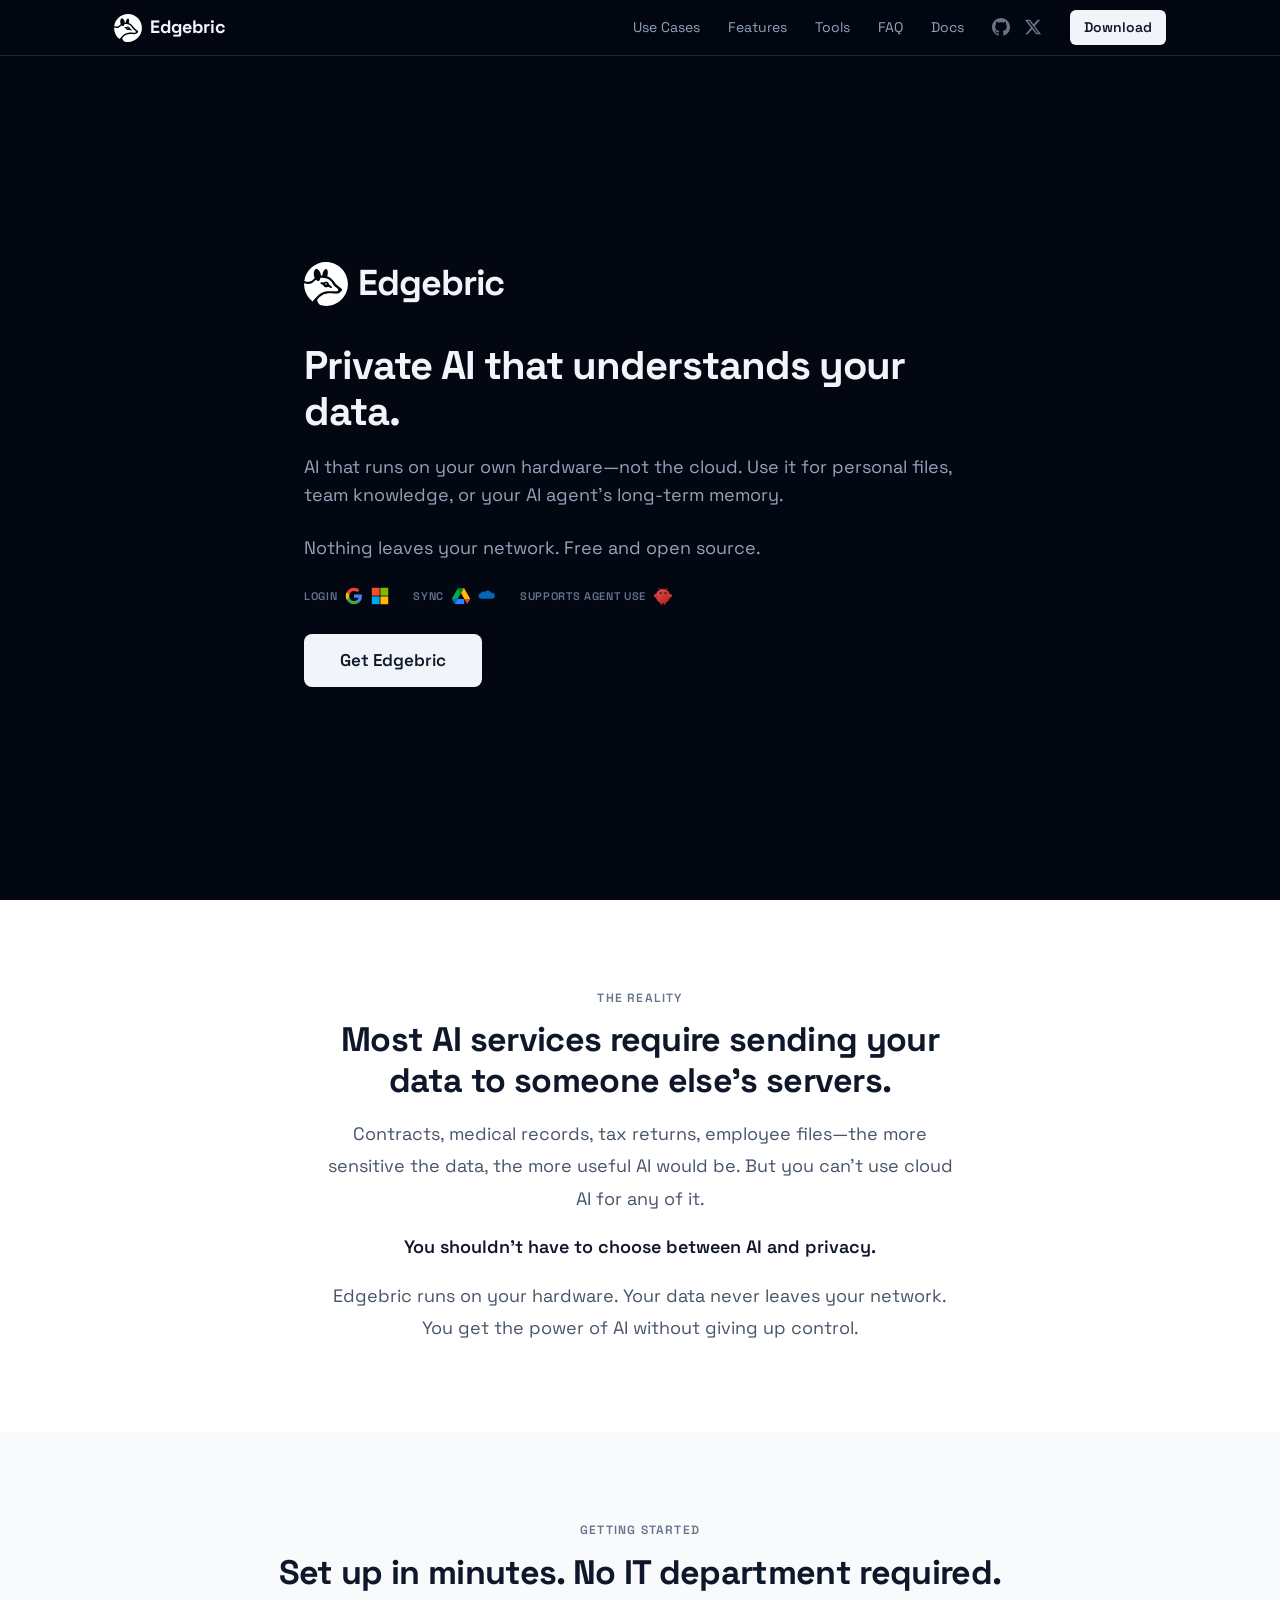
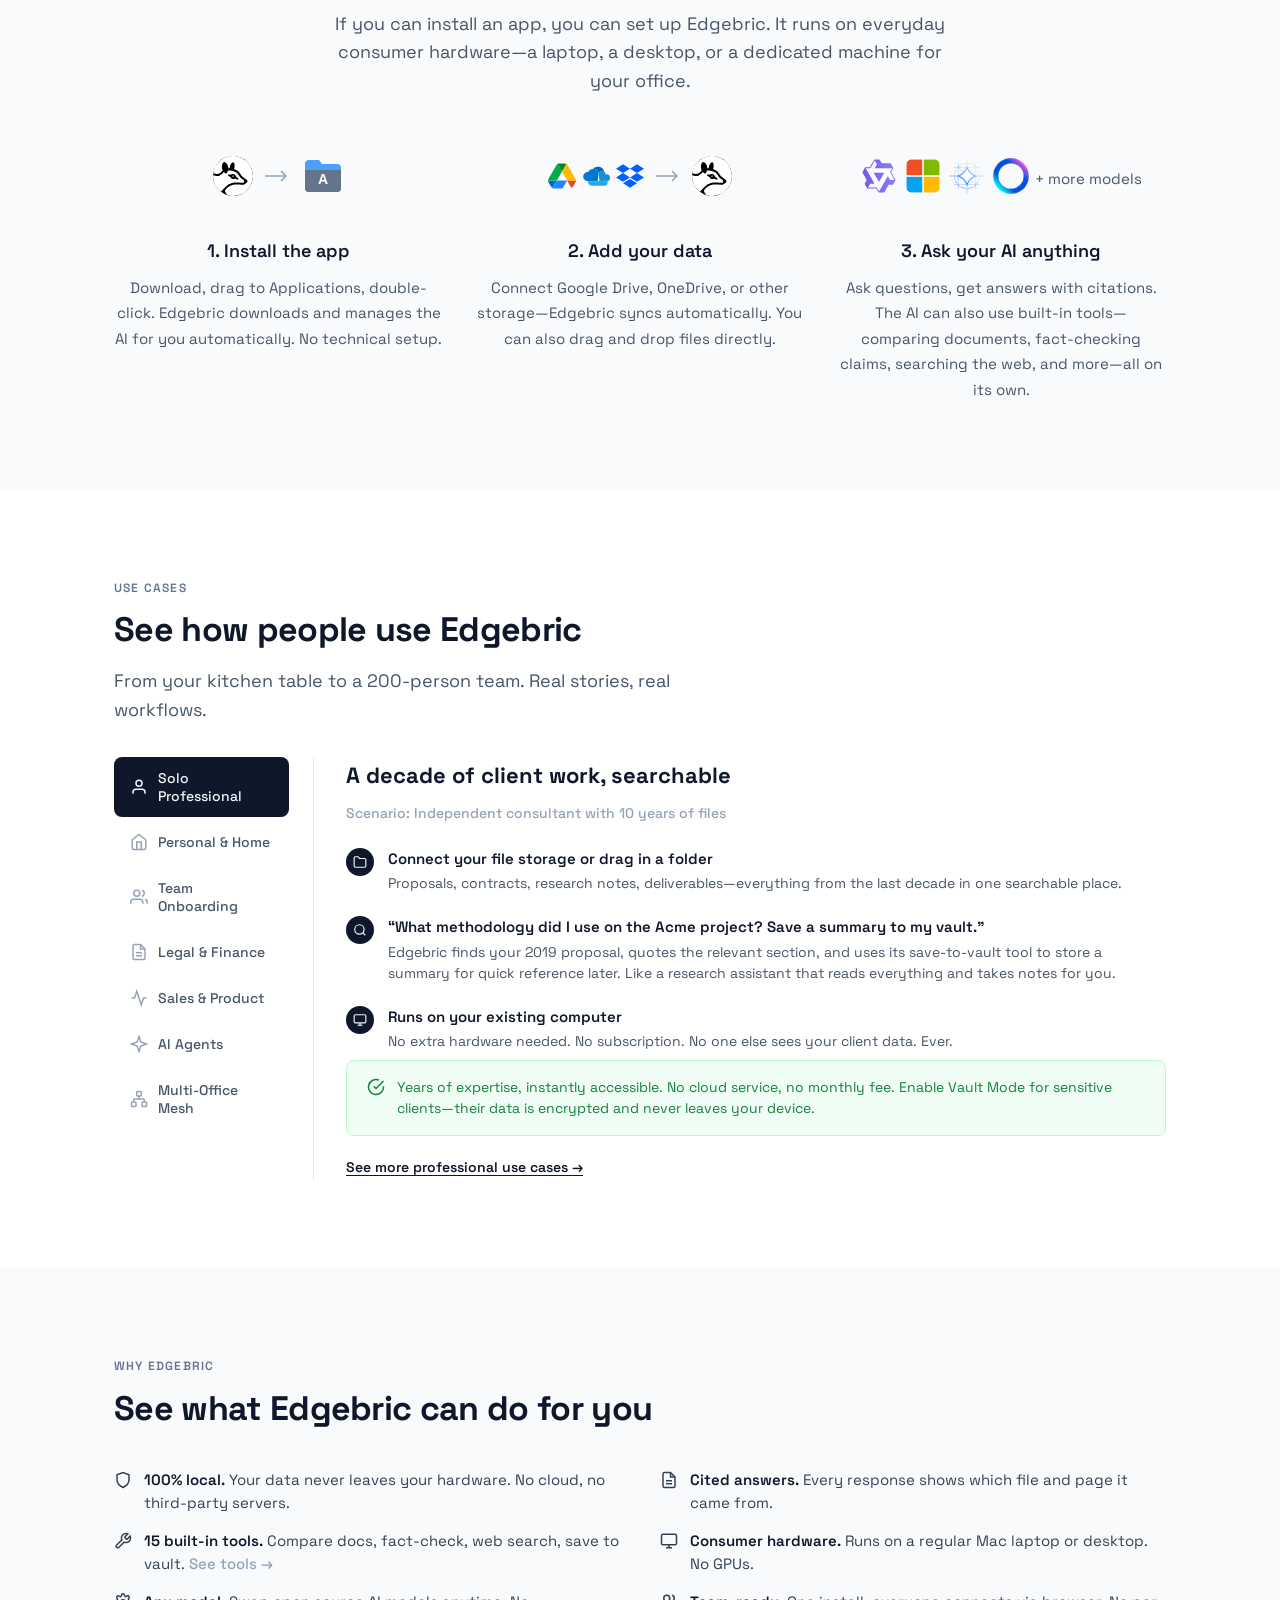
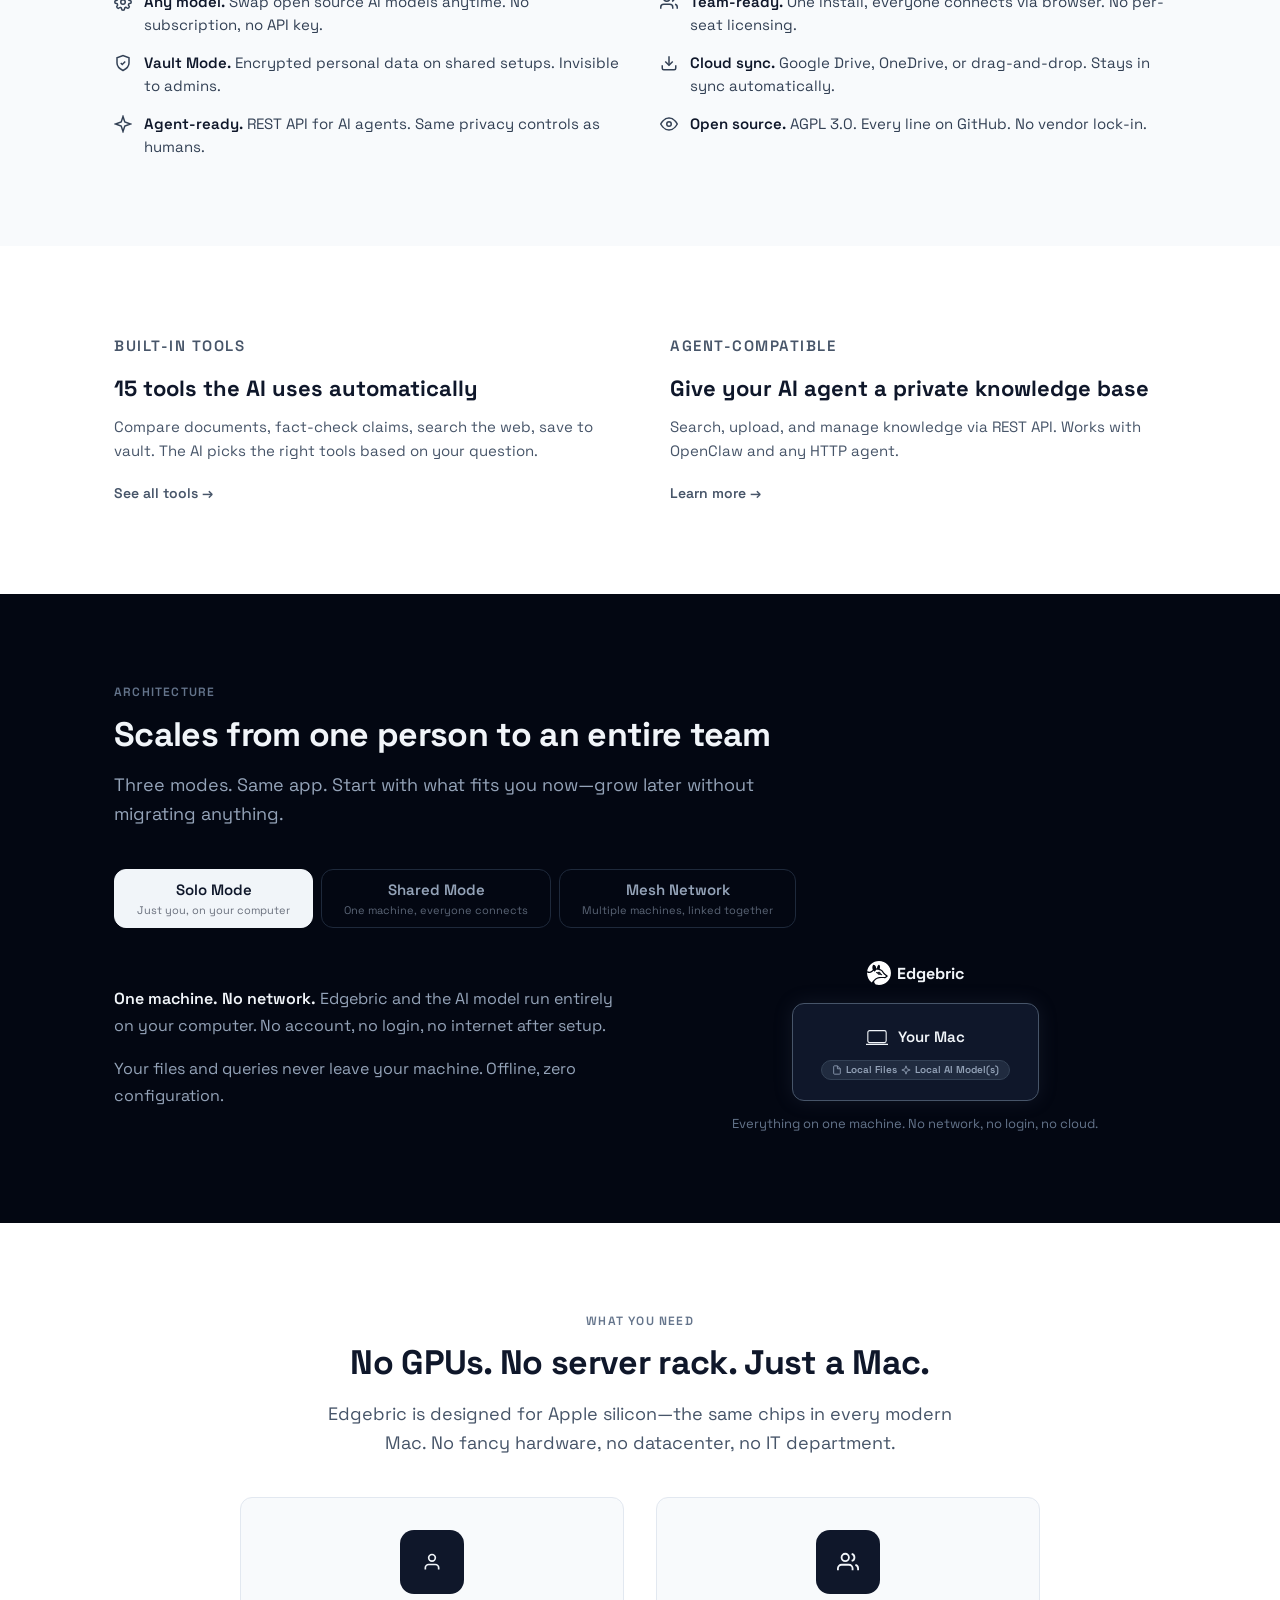
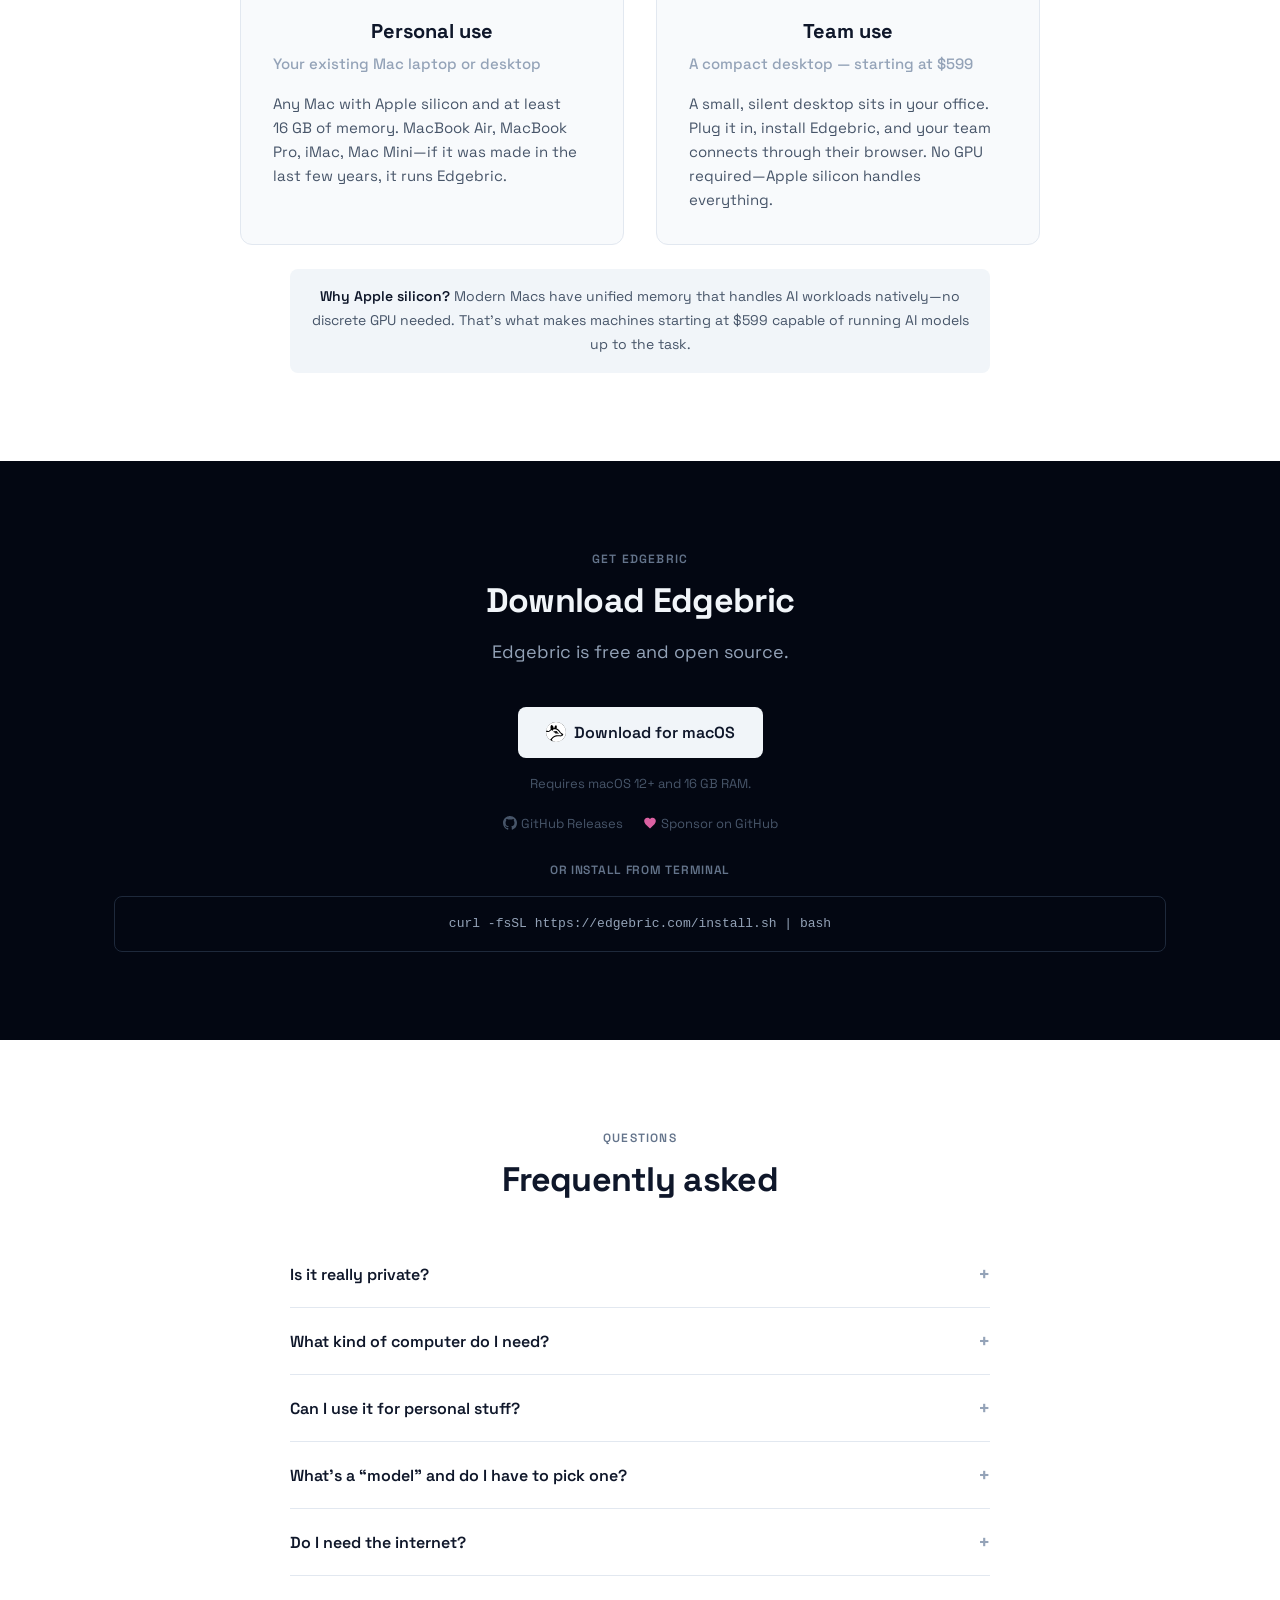
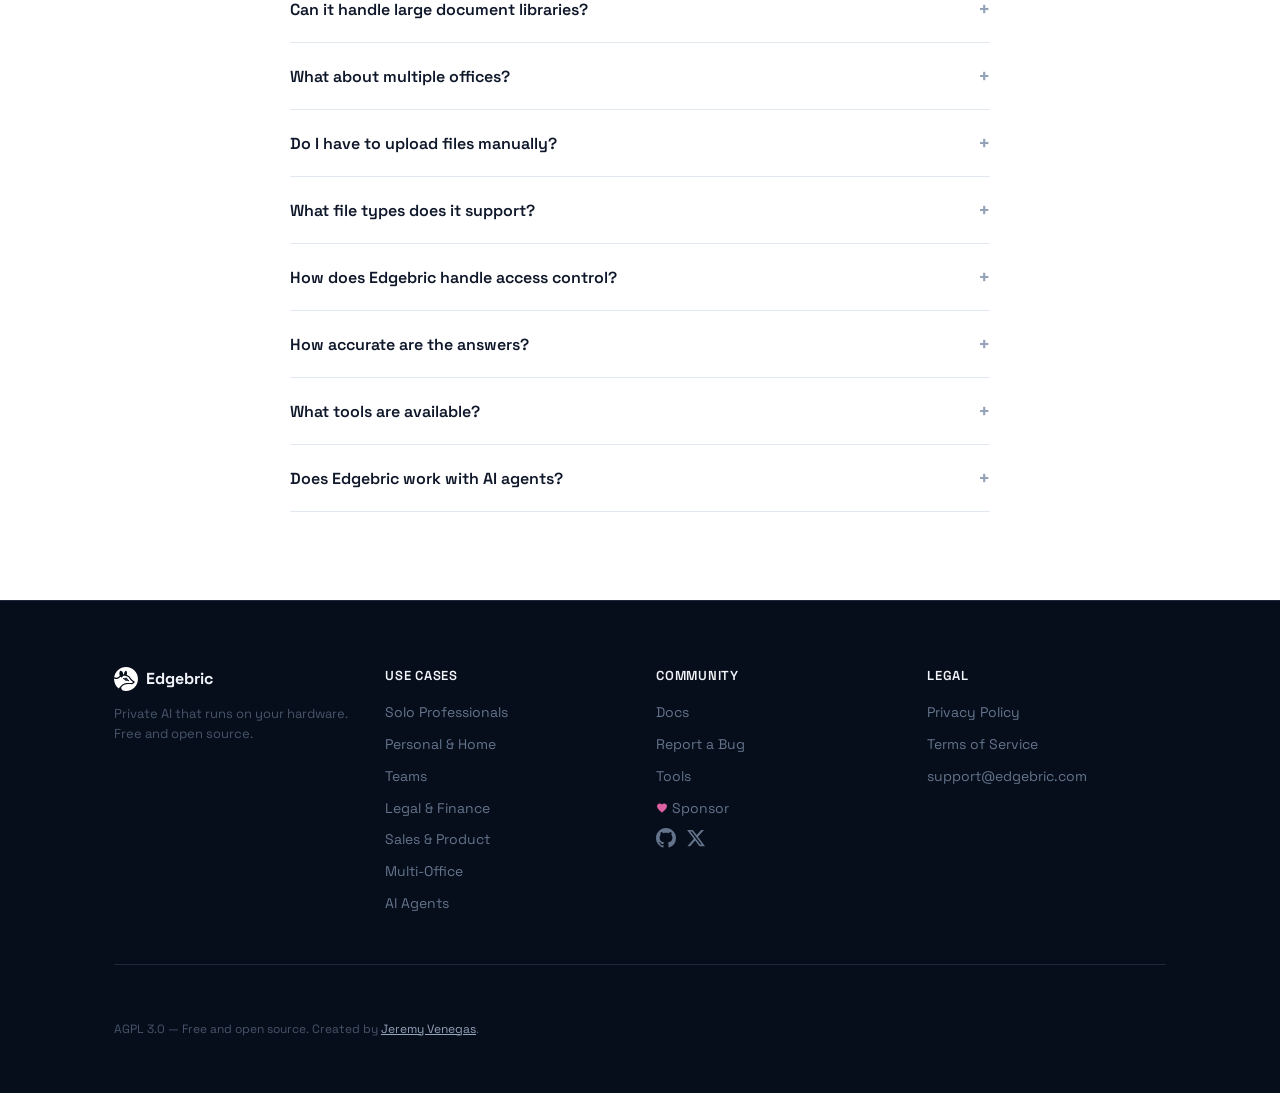
==== index.html @ a99a628c "Use white-black-numbat logo for step icons on light backgrounds Co-Authored-By: Claude Opus 4.6 (1M " ====
<!DOCTYPE html>
<html lang="en">
<head>
  <meta charset="UTF-8">
  <meta name="viewport" content="width=device-width, initial-scale=1.0">
  <title>Edgebric — Private AI for Your Data</title>
  <meta name="description" content="Search all your data with AI. Runs on consumer hardware you already own. Nothing leaves your network.">
  <!-- Favicon -->
  <link rel="icon" type="image/svg+xml" href="assets/favicon.svg">
  <link rel="icon" type="image/png" sizes="32x32" href="assets/favicon-32.png">
  <link rel="apple-touch-icon" href="assets/apple-touch-icon.png">
  <!-- Open Graph -->
  <meta property="og:type" content="website">
  <meta property="og:title" content="Edgebric — Private AI for Your Data">
  <meta property="og:description" content="AI that runs on your own hardware. Search your files privately — nothing leaves your network. Free and open source.">
  <meta property="og:image" content="https://edgebric.com/assets/og-image.png">
  <meta property="og:url" content="https://edgebric.com">
  <meta property="og:site_name" content="Edgebric">
  <!-- Twitter / X -->
  <meta name="twitter:card" content="summary_large_image">
  <meta name="twitter:title" content="Edgebric — Private AI for Your Data">
  <meta name="twitter:description" content="AI that runs on your own hardware. Search your files privately — nothing leaves your network. Free and open source.">
  <meta name="twitter:image" content="https://edgebric.com/assets/og-image.png">
  <link rel="preconnect" href="https://fonts.googleapis.com">
  <link rel="preconnect" href="https://fonts.gstatic.com" crossorigin>
  <link href="https://fonts.googleapis.com/css2?family=Space+Grotesk:wght@400;500;600;700&display=swap" rel="stylesheet">
  <link rel="stylesheet" href="css/style.css">
</head>
<body>

<div id="site-header"></div>
<script src="js/components.js"></script>

<!-- ─── Hero (dark) ────────────────────────────────────── -->
<header class="dark hero">
  <div class="wrap hero-grid">
    <div class="hero-content">
      <div class="hero-logo">
        <img src="assets/circle-logo-white.svg" alt="" width="44" height="44">
        <span>Edgebric</span>
      </div>
      <h1>Private AI that understands your data.</h1>
      <p class="hero-sub">AI that runs on your own hardware&mdash;not the cloud. Use it for personal files, team knowledge, or your AI agent&rsquo;s long-term memory.</p>
      <p class="hero-sub" style="margin-top:12px">Nothing leaves your network. Free and open source.</p>
      <div class="hero-integrations">
        <div class="hero-int-group">
          <span class="hero-int-label">Login</span>
          <div class="hero-int-logos">
            <img src="assets/logos/google.svg" alt="Google" width="18" height="18">
            <img src="assets/logos/microsoft.svg" alt="Microsoft" width="18" height="18">
          </div>
        </div>
        <div class="hero-int-group">
          <span class="hero-int-label">Sync</span>
          <div class="hero-int-logos">
            <img src="assets/logos/google-drive.svg" alt="Google Drive" width="18" height="18">
            <img src="assets/logos/onedrive.svg" alt="OneDrive" width="18" height="18">
          </div>
        </div>
        <div class="hero-int-group">
          <span class="hero-int-label">Supports Agent Use</span>
          <div class="hero-int-logos">
            <img src="assets/logos/openclaw.svg" alt="OpenClaw" width="18" height="18">
          </div>
        </div>
      </div>
      <a href="#pricing" class="btn">Get Edgebric</a>
    </div>
  </div>
</header>

<!-- ─── Reframe / Challenger (light) ────────────────────── -->
<section class="light tc" id="the-problem">
  <div class="wrap narrow">
    <p class="label">The reality</p>
    <h2>Most AI services require sending your data to someone else&rsquo;s servers.</h2>
    <p class="big">Contracts, medical records, tax returns, employee files&mdash;the more sensitive the data, the more useful AI would be. But you can&rsquo;t use cloud AI for any of it.</p>
    <p class="big mt1" style="font-weight:600;color:#0f172a">You shouldn&rsquo;t have to choose between AI and privacy.</p>
    <p class="big mt1">Edgebric runs on your hardware. Your data never leaves your network. You get the power of AI without giving up control.</p>
  </div>
</section>

<!-- ─── How It Works (light-alt) ──────────────────────── -->
<section class="light-alt tc" id="how-it-works">
  <div class="wrap">
    <p class="label">Getting started</p>
    <h2>Set up in minutes. No IT department required.</h2>
    <p class="sub center-sub">If you can install an app, you can set up Edgebric. It runs on everyday consumer hardware&mdash;a laptop, a desktop, or a dedicated machine for your office.</p>
    <div class="steps mt2">
      <div class="step">
        <div class="step-visual">
          <div class="step-icons">
            <img src="assets/cicle-logo-white-black-numbat.svg" alt="" width="40" height="40" class="step-icon-img">
            <svg width="32" height="24" viewBox="0 0 32 24" fill="none"><path d="M4 12h20" stroke="#94a3b8" stroke-width="1.5"/><path d="M20 7l5 5-5 5" stroke="#94a3b8" stroke-width="1.5" fill="none"/></svg>
            <!-- macOS-style Applications folder -->
            <svg width="44" height="40" viewBox="0 0 44 40" fill="none">
              <path d="M4 8a4 4 0 0 1 4-4h10l3 4h15a4 4 0 0 1 4 4v20a4 4 0 0 1-4 4H8a4 4 0 0 1-4-4V8z" fill="#4ca1f7"/>
              <path d="M4 14h36v18a4 4 0 0 1-4 4H8a4 4 0 0 1-4-4V14z" fill="#64748b"/>
              <text x="22" y="28" text-anchor="middle" font-size="14" font-weight="700" fill="#fff" font-family="sans-serif">A</text>
            </svg>
          </div>
        </div>
        <h3>1. Install the app</h3>
        <p>Download, drag to Applications, double-click. Edgebric downloads and manages the AI for you automatically. No technical setup.</p>
      </div>
      <div class="step">
        <div class="step-visual">
          <div class="step-icons">
            <div class="step-icon-stack">
              <svg width="28" height="28" viewBox="0 0 87.3 78"><path d="M6.6 66.85l3.85 6.65c.8 1.4 1.95 2.5 3.3 3.3l13.75-23.8H0c0 1.55.4 3.1 1.2 4.5l5.4 9.35z" fill="#0066DA"/><path d="M43.65 25.15L29.9 1.35c-1.35.8-2.5 1.9-3.3 3.3l-25.4 44a9.06 9.06 0 0 0-1.2 4.5h27.5l16.15-28z" fill="#00AC47"/><path d="M73.55 76.8c1.35-.8 2.5-1.9 3.3-3.3l1.6-2.75L86.1 57.7c.8-1.4 1.2-2.95 1.2-4.5H59.8l6.1 11.8 7.65 11.8z" fill="#EA4335"/><path d="M43.65 25.15L57.4 1.35a9.39 9.39 0 0 0-4.5-1.35H34.4c-1.6 0-3.15.45-4.5 1.35l13.75 23.8z" fill="#00832D"/><path d="M59.8 53.15h-32.3L13.75 76.95c1.35.8 2.9 1.25 4.5 1.25h22.5c1.6 0 3.15-.45 4.5-1.25l14.55-23.8z" fill="#2684FC"/><path d="M73.4 26.5l-12.7-22c-.8-1.4-1.95-2.5-3.3-3.3L43.65 25.15l16.15 28h27.45c0-1.55-.4-3.1-1.2-4.5L73.4 26.5z" fill="#FFBA00"/></svg>
              <svg width="28" height="28" viewBox="0 0 24 24"><path d="M14.22 9.59c.46-.79 1.17-1.4 2.03-1.73a3.98 3.98 0 0 1 2.66-.05A5.49 5.49 0 0 0 9.4 6.1a4.46 4.46 0 0 1 4.82 3.49z" fill="#0364B8"/><path d="M14.22 9.59A4.46 4.46 0 0 0 9.4 6.1a4.47 4.47 0 0 0-3.99 2.47A3.97 3.97 0 0 0 1 12.48a3.97 3.97 0 0 0 3.97 3.97h8.46l.79-6.86z" fill="#0078D4"/><path d="M18.91 7.81a3.98 3.98 0 0 0-2.66.05 3.98 3.98 0 0 0-2.03 1.73l.79 6.86h5.96A3.01 3.01 0 0 0 24 13.44a3.01 3.01 0 0 0-3.01-3.01 2.96 2.96 0 0 0-.76.1l-.14-.04a3.98 3.98 0 0 0-1.18-2.68z" fill="#1490DF"/><path d="M13.43 16.45H4.97A3.97 3.97 0 0 0 8.94 20.42h10.03A3.01 3.01 0 0 0 22 17.41a3.01 3.01 0 0 0-1.03-2.27l-7.54 1.31z" fill="#28A8EA"/></svg>
              <svg width="28" height="28" viewBox="0 0 24 24"><path d="M6 2l6 3.75L6 9.5 0 5.75zm12 0l6 3.75-6 3.75-6-3.75zM0 13.25L6 9.5l6 3.75L6 17zm18-3.75l6 3.75-6 3.75-6-3.75zM6 18.25l6-3.75 6 3.75-6 3.75z" fill="#0061FF"/></svg>
            </div>
            <svg width="32" height="24" viewBox="0 0 32 24" fill="none"><path d="M4 12h20" stroke="#94a3b8" stroke-width="1.5"/><path d="M20 7l5 5-5 5" stroke="#94a3b8" stroke-width="1.5" fill="none"/></svg>
            <img src="assets/cicle-logo-white-black-numbat.svg" alt="" width="40" height="40" class="step-icon-img">
          </div>
        </div>
        <h3>2. Add your data</h3>
        <p>Connect Google&nbsp;Drive, OneDrive, or other storage&mdash;Edgebric syncs automatically. You can also drag and drop files directly.</p>
      </div>
      <div class="step">
        <div class="step-visual">
          <div class="step-icon-row">
            <img src="assets/logos/qwen-color.svg" alt="Qwen" width="36" height="36" class="step-icon-img">
            <img src="assets/logos/microsoft.svg" alt="Phi" width="36" height="36" class="step-icon-img">
            <img src="assets/logos/gemma-color.svg" alt="Gemma" width="36" height="36" class="step-icon-img">
            <img src="assets/logos/metaai-color.svg" alt="Meta AI" width="36" height="36" class="step-icon-img">
          </div>
          <p class="step-more">+ more models</p>
        </div>
        <h3>3. Ask your AI anything</h3>
        <p>Ask questions, get answers with citations. The AI can also use built-in tools&mdash;comparing documents, fact-checking claims, searching the web, and more&mdash;all on its own.</p>
      </div>
    </div>
  </div>
</section>

<!-- ─── Use Cases (light) ──────────────────────────────── -->
<section class="light" id="use-cases">
  <div class="wrap">
    <p class="label">Use cases</p>
    <h2>See how people use Edgebric</h2>
    <p class="sub">From your kitchen table to a 200-person team. Real stories, real workflows.</p>
    <div class="uc-showcase">
      <div class="uc-nav">
        <button class="uc-nav-btn active" data-story="consultant">
          <svg width="18" height="18" viewBox="0 0 24 24" fill="none" stroke="currentColor" stroke-width="2"><path d="M20 21v-2a4 4 0 0 0-4-4H8a4 4 0 0 0-4 4v2"/><circle cx="12" cy="7" r="4"/></svg>
          Solo Professional
        </button>
        <button class="uc-nav-btn" data-story="home">
          <svg width="18" height="18" viewBox="0 0 24 24" fill="none" stroke="currentColor" stroke-width="2"><path d="M3 9l9-7 9 7v11a2 2 0 0 1-2 2H5a2 2 0 0 1-2-2z"/><polyline points="9 22 9 12 15 12 15 22"/></svg>
          Personal &amp; Home
        </button>
        <button class="uc-nav-btn" data-story="onboarding">
          <svg width="18" height="18" viewBox="0 0 24 24" fill="none" stroke="currentColor" stroke-width="2"><path d="M17 21v-2a4 4 0 0 0-4-4H5a4 4 0 0 0-4 4v2"/><circle cx="9" cy="7" r="4"/><path d="M23 21v-2a4 4 0 0 0-3-3.87"/><path d="M16 3.13a4 4 0 0 1 0 7.75"/></svg>
          Team Onboarding
        </button>
        <button class="uc-nav-btn" data-story="legal">
          <svg width="18" height="18" viewBox="0 0 24 24" fill="none" stroke="currentColor" stroke-width="2"><path d="M14 2H6a2 2 0 0 0-2 2v16a2 2 0 0 0 2 2h12a2 2 0 0 0 2-2V8z"/><polyline points="14 2 14 8 20 8"/><line x1="16" y1="13" x2="8" y2="13"/><line x1="16" y1="17" x2="8" y2="17"/></svg>
          Legal &amp; Finance
        </button>
        <button class="uc-nav-btn" data-story="sales">
          <svg width="18" height="18" viewBox="0 0 24 24" fill="none" stroke="currentColor" stroke-width="2"><polyline points="22 12 18 12 15 21 9 3 6 12 2 12"/></svg>
          Sales &amp; Product
        </button>
        <button class="uc-nav-btn" data-story="agents">
          <svg width="18" height="18" viewBox="0 0 24 24" fill="none" stroke="currentColor" stroke-width="2"><path d="M12 2l2.4 7.2L22 12l-7.6 2.8L12 22l-2.4-7.2L2 12l7.6-2.8z"/></svg>
          AI Agents
        </button>
        <button class="uc-nav-btn" data-story="multi">
          <svg width="18" height="18" viewBox="0 0 24 24" fill="none" stroke="currentColor" stroke-width="2"><rect x="16" y="16" width="6" height="6" rx="1"/><rect x="2" y="16" width="6" height="6" rx="1"/><rect x="9" y="2" width="6" height="6" rx="1"/><path d="M5 16v-3a1 1 0 0 1 1-1h12a1 1 0 0 1 1 1v3"/><path d="M12 12V8"/></svg>
          Multi-Office Mesh
        </button>
      </div>
      <div class="uc-content">

        <div class="uc-story" id="story-onboarding">
          <h3>New employee, day one</h3>
          <p class="uc-persona">Scenario: 40-person company, HR admin + new hire</p>
          <div class="uc-story-body">
            <div class="uc-step-item"><div class="uc-step-ico"><svg width="14" height="14" viewBox="0 0 24 24" fill="none" stroke="currentColor" stroke-width="2"><path d="M21 15v4a2 2 0 0 1-2 2H5a2 2 0 0 1-2-2v-4"/><polyline points="17 8 12 3 7 8"/><line x1="12" y1="3" x2="12" y2="15"/></svg></div><div><h4>Admin uploads the employee handbook, benefits guide, and PTO policy</h4><p>Drag and drop into a &ldquo;Company Policies&rdquo; data source. Edgebric processes and indexes everything automatically.</p></div></div>
            <div class="uc-step-item"><div class="uc-step-ico"><svg width="14" height="14" viewBox="0 0 24 24" fill="none" stroke="currentColor" stroke-width="2"><rect x="2" y="3" width="20" height="14" rx="2"/><line x1="8" y1="21" x2="16" y2="21"/><line x1="12" y1="17" x2="12" y2="21"/></svg></div><div><h4>New hire opens Edgebric in their browser</h4><p>No software to install. They just visit a link on the company network.</p></div></div>
            <div class="uc-step-item"><div class="uc-step-ico"><svg width="14" height="14" viewBox="0 0 24 24" fill="none" stroke="currentColor" stroke-width="2"><circle cx="11" cy="11" r="8"/><line x1="21" y1="21" x2="16.65" y2="16.65"/></svg></div><div><h4>&ldquo;What&rsquo;s the PTO policy for part-time employees?&rdquo;</h4><p>Edgebric answers instantly, citing page 14 of the employee handbook. No need to message HR. No one knows they asked.</p></div></div>
          </div>
          <div class="uc-highlight"><svg width="18" height="18" viewBox="0 0 24 24" fill="none" stroke="#15803d" stroke-width="2"><path d="M22 11.08V12a10 10 0 1 1-5.93-9.14"/><polyline points="22 4 12 14.01 9 11.01"/></svg><p>HR stops answering the same 20 questions every time someone new joins. Employees get private, instant answers from day one.</p></div>
          <p class="uc-more"><a href="use-cases/teams.html">See more team use cases &rarr;</a></p>
        </div>

        <div class="uc-story" id="story-home">
          <h3>Family command center</h3>
          <p class="uc-persona">Scenario: Parent managing household data on their personal computer</p>
          <div class="uc-story-body">
            <div class="uc-step-item"><div class="uc-step-ico"><svg width="14" height="14" viewBox="0 0 24 24" fill="none" stroke="currentColor" stroke-width="2"><path d="M13 2H6a2 2 0 0 0-2 2v16a2 2 0 0 0 2 2h12a2 2 0 0 0 2-2V9z"/><polyline points="13 2 13 9 20 9"/></svg></div><div><h4>Upload insurance policies, tax returns, appliance manuals, medical records</h4><p>Create personal data sources for &ldquo;Financial,&rdquo; &ldquo;Medical,&rdquo; &ldquo;Home.&rdquo; Drag files in or connect cloud storage.</p></div></div>
            <div class="uc-step-item"><div class="uc-step-ico"><svg width="14" height="14" viewBox="0 0 24 24" fill="none" stroke="currentColor" stroke-width="2"><circle cx="11" cy="11" r="8"/><line x1="21" y1="21" x2="16.65" y2="16.65"/></svg></div><div><h4>&ldquo;What&rsquo;s the deductible on our health plan?&rdquo;</h4><p>Edgebric finds the answer in your benefits PDF and shows exactly which page. No more digging through filing cabinets.</p></div></div>
            <div class="uc-step-item"><div class="uc-step-ico"><svg width="14" height="14" viewBox="0 0 24 24" fill="none" stroke="currentColor" stroke-width="2"><path d="M12 22s8-4 8-10V5l-8-3-8 3v7c0 6 8 10 8 10z"/></svg></div><div><h4>&ldquo;When was the HVAC last serviced? Is it due again?&rdquo;</h4><p>It searches your contractor invoices for the date, then uses its web search tool to look up the recommended service interval for your model&mdash;and tells you if you&rsquo;re overdue.</p></div></div>
          </div>
          <div class="uc-highlight"><svg width="18" height="18" viewBox="0 0 24 24" fill="none" stroke="#15803d" stroke-width="2"><path d="M3 9l9-7 9 7v11a2 2 0 0 1-2 2H5a2 2 0 0 1-2-2z"/><polyline points="9 22 9 12 15 12 15 22"/></svg><p>Your medical records, tax returns, and financial data stay on your hardware. Enable Vault Mode and they&rsquo;re encrypted too&mdash;invisible to anyone else, even on shared devices.</p></div>
          <p class="uc-more"><a href="use-cases/personal.html">See more personal use cases &rarr;</a></p>
        </div>

        <div class="uc-story" id="story-legal">
          <h3>Contract review at a small firm</h3>
          <p class="uc-persona">Scenario: 8-person law firm, paralegal doing contract research</p>
          <div class="uc-story-body">
            <div class="uc-step-item"><div class="uc-step-ico"><svg width="14" height="14" viewBox="0 0 24 24" fill="none" stroke="currentColor" stroke-width="2"><polyline points="16 16 12 12 8 16"/><line x1="12" y1="12" x2="12" y2="21"/><path d="M20.39 18.39A5 5 0 0 0 18 9h-1.26A8 8 0 1 0 3 16.3"/></svg></div><div><h4>Sync the firm&rsquo;s contract library from shared storage</h4><p>Connect OneDrive or Google Drive. Edgebric stays in sync as files are added or updated.</p></div></div>
            <div class="uc-step-item"><div class="uc-step-ico"><svg width="14" height="14" viewBox="0 0 24 24" fill="none" stroke="currentColor" stroke-width="2"><circle cx="11" cy="11" r="8"/><line x1="21" y1="21" x2="16.65" y2="16.65"/></svg></div><div><h4>&ldquo;Find the liability clause in the Smith contract&rdquo;</h4><p>Edgebric searches across hundreds of files, finds the relevant section in seconds, and shows the exact location.</p></div></div>
            <div class="uc-step-item"><div class="uc-step-ico"><svg width="14" height="14" viewBox="0 0 24 24" fill="none" stroke="currentColor" stroke-width="2"><path d="M14 2H6a2 2 0 0 0-2 2v16a2 2 0 0 0 2 2h12a2 2 0 0 0 2-2V8z"/><polyline points="14 2 14 8 20 8"/><line x1="16" y1="13" x2="8" y2="13"/><line x1="16" y1="17" x2="8" y2="17"/></svg></div><div><h4>&ldquo;Compare the old and new vendor agreements&rdquo;</h4><p>The AI uses its built-in compare tool to analyze both documents side by side&mdash;highlighting what changed, what&rsquo;s new, and what was removed. Then ask it to fact-check a clause against your internal policies.</p></div></div>
          </div>
          <div class="uc-highlight"><svg width="18" height="18" viewBox="0 0 24 24" fill="none" stroke="#15803d" stroke-width="2"><path d="M12 22s8-4 8-10V5l-8-3-8 3v7c0 6 8 10 8 10z"/></svg><p>Sensitive client data stays in the office. No cloud AI ever sees it. Compliance officers sleep at night.</p></div>
          <p class="uc-more"><a href="use-cases/legal.html">See more legal &amp; finance use cases &rarr;</a></p>
        </div>

        <div class="uc-story" id="story-sales">
          <h3>Prepping for a big pitch</h3>
          <p class="uc-persona">Scenario: Product and sales teams sharing a knowledge base</p>
          <div class="uc-story-body">
            <div class="uc-step-item"><div class="uc-step-ico"><svg width="14" height="14" viewBox="0 0 24 24" fill="none" stroke="currentColor" stroke-width="2"><path d="M21 15v4a2 2 0 0 1-2 2H5a2 2 0 0 1-2-2v-4"/><polyline points="17 8 12 3 7 8"/><line x1="12" y1="3" x2="12" y2="15"/></svg></div><div><h4>Upload product specs, sales playbooks, and competitive intel</h4><p>Create a shared data source. Product uploads specs, sales uploads battlecards and call scripts.</p></div></div>
            <div class="uc-step-item"><div class="uc-step-ico"><svg width="14" height="14" viewBox="0 0 24 24" fill="none" stroke="currentColor" stroke-width="2"><path d="M21 15a2 2 0 0 1-2 2H7l-4 4V5a2 2 0 0 1 2-2h14a2 2 0 0 1 2 2z"/></svg></div><div><h4>Sales rep starts a group chat before the call</h4><p>Tags the Edgebric bot: &ldquo;@edgebric what differentiates us from Competitor X on latency?&rdquo; Gets an answer backed by the product spec.</p></div></div>
            <div class="uc-step-item"><div class="uc-step-ico"><svg width="14" height="14" viewBox="0 0 24 24" fill="none" stroke="currentColor" stroke-width="2"><polyline points="22 12 18 12 15 21 9 3 6 12 2 12"/></svg></div><div><h4>&ldquo;Find everything related to our pricing strategy&rdquo;</h4><p>The AI uses its find-related tool to surface connected documents across your knowledge base&mdash;battlecards, internal memos, competitive analyses&mdash;even ones the rep didn&rsquo;t know existed.</p></div></div>
          </div>
          <div class="uc-highlight"><svg width="18" height="18" viewBox="0 0 24 24" fill="none" stroke="#15803d" stroke-width="2"><polyline points="22 12 18 12 15 21 9 3 6 12 2 12"/></svg><p>Sales has instant access to technical specs without bugging engineering. Product sees what questions keep coming up.</p></div>
          <p class="uc-more"><a href="use-cases/sales.html">See more sales &amp; product use cases &rarr;</a></p>
        </div>

        <div class="uc-story" id="story-multi">
          <h3>Three offices, one question</h3>
          <p class="uc-persona">Scenario: Company with offices in New York, Chicago, and LA</p>
          <div class="uc-story-body">
            <div class="uc-step-item"><div class="uc-step-ico"><svg width="14" height="14" viewBox="0 0 24 24" fill="none" stroke="currentColor" stroke-width="2"><rect x="2" y="3" width="20" height="14" rx="2"/><line x1="8" y1="21" x2="16" y2="21"/><line x1="12" y1="17" x2="12" y2="21"/></svg></div><div><h4>Each office has its own machine running Edgebric</h4><p>NY holds HR and legal data. Chicago holds finance. LA holds client files. Each office controls its own data.</p></div></div>
            <div class="uc-step-item"><div class="uc-step-ico"><svg width="14" height="14" viewBox="0 0 24 24" fill="none" stroke="currentColor" stroke-width="2"><circle cx="12" cy="12" r="2"/><path d="M16.24 7.76a6 6 0 0 1 0 8.49"/><path d="M19.07 4.93a10 10 0 0 1 0 14.14"/></svg></div><div><h4>Machines discover each other automatically</h4><p>On the same network, they find each other with zero configuration. Across offices, connect them over your existing VPN.</p></div></div>
            <div class="uc-step-item"><div class="uc-step-ico"><svg width="14" height="14" viewBox="0 0 24 24" fill="none" stroke="currentColor" stroke-width="2"><circle cx="11" cy="11" r="8"/><line x1="21" y1="21" x2="16.65" y2="16.65"/></svg></div><div><h4>&ldquo;Are there compliance issues with our new campaign?&rdquo;</h4><p>The question fans out to all three offices simultaneously. Each searches its own data locally. Only short answer snippets travel back&mdash;no files ever leave their building.</p></div></div>
          </div>
          <div class="uc-highlight"><svg width="18" height="18" viewBox="0 0 24 24" fill="none" stroke="#15803d" stroke-width="2"><path d="M12 22s8-4 8-10V5l-8-3-8 3v7c0 6 8 10 8 10z"/></svg><p>Your data stays on your hardware. Only questions and short answers travel between offices. Each department can revoke access at any time.</p></div>
          <p class="uc-more"><a href="use-cases/multi-office.html">See more multi-office use cases &rarr;</a></p>
        </div>

        <div class="uc-story active" id="story-consultant">
          <h3>A decade of client work, searchable</h3>
          <p class="uc-persona">Scenario: Independent consultant with 10 years of files</p>
          <div class="uc-story-body">
            <div class="uc-step-item"><div class="uc-step-ico"><svg width="14" height="14" viewBox="0 0 24 24" fill="none" stroke="currentColor" stroke-width="2"><path d="M22 19a2 2 0 0 1-2 2H4a2 2 0 0 1-2-2V5a2 2 0 0 1 2-2h5l2 3h9a2 2 0 0 1 2 2z"/></svg></div><div><h4>Connect your file storage or drag in a folder</h4><p>Proposals, contracts, research notes, deliverables&mdash;everything from the last decade in one searchable place.</p></div></div>
            <div class="uc-step-item"><div class="uc-step-ico"><svg width="14" height="14" viewBox="0 0 24 24" fill="none" stroke="currentColor" stroke-width="2"><circle cx="11" cy="11" r="8"/><line x1="21" y1="21" x2="16.65" y2="16.65"/></svg></div><div><h4>&ldquo;What methodology did I use on the Acme project? Save a summary to my vault.&rdquo;</h4><p>Edgebric finds your 2019 proposal, quotes the relevant section, and uses its save-to-vault tool to store a summary for quick reference later. Like a research assistant that reads everything and takes notes for you.</p></div></div>
            <div class="uc-step-item"><div class="uc-step-ico"><svg width="14" height="14" viewBox="0 0 24 24" fill="none" stroke="currentColor" stroke-width="2"><rect x="2" y="3" width="20" height="14" rx="2"/><line x1="8" y1="21" x2="16" y2="21"/><line x1="12" y1="17" x2="12" y2="21"/></svg></div><div><h4>Runs on your existing computer</h4><p>No extra hardware needed. No subscription. No one else sees your client data. Ever.</p></div></div>
          </div>
          <div class="uc-highlight"><svg width="18" height="18" viewBox="0 0 24 24" fill="none" stroke="#15803d" stroke-width="2"><path d="M22 11.08V12a10 10 0 1 1-5.93-9.14"/><polyline points="22 4 12 14.01 9 11.01"/></svg><p>Years of expertise, instantly accessible. No cloud service, no monthly fee. Enable Vault Mode for sensitive clients&mdash;their data is encrypted and never leaves your device.</p></div>
          <p class="uc-more"><a href="use-cases/professionals.html">See more professional use cases &rarr;</a></p>
        </div>

        <div class="uc-story" id="story-agents">
          <h3>Your AI agent&rsquo;s long-term memory</h3>
          <p class="uc-persona">Scenario: Developer using OpenClaw to manage research and client work</p>
          <div class="uc-story-body">
            <div class="uc-step-item"><div class="uc-step-ico"><svg width="14" height="14" viewBox="0 0 24 24" fill="none" stroke="currentColor" stroke-width="2"><path d="M21 15v4a2 2 0 0 1-2 2H5a2 2 0 0 1-2-2v-4"/><polyline points="17 8 12 3 7 8"/><line x1="12" y1="3" x2="12" y2="15"/></svg></div><div><h4>Agent saves research to Edgebric automatically</h4><p>Your OpenClaw agent browses the web, finds relevant articles, and uploads them to a &ldquo;Research&rdquo; data source in Edgebric. No manual work.</p></div></div>
            <div class="uc-step-item"><div class="uc-step-ico"><svg width="14" height="14" viewBox="0 0 24 24" fill="none" stroke="currentColor" stroke-width="2"><circle cx="11" cy="11" r="8"/><line x1="21" y1="21" x2="16.65" y2="16.65"/></svg></div><div><h4>&ldquo;What did I read about RAG architectures last week?&rdquo;</h4><p>The agent queries Edgebric&rsquo;s <code>/search</code> endpoint, gets ranked chunks from your saved research, and synthesizes an answer with its own smart model.</p></div></div>
            <div class="uc-step-item"><div class="uc-step-ico"><svg width="14" height="14" viewBox="0 0 24 24" fill="none" stroke="currentColor" stroke-width="2"><path d="M12 22s8-4 8-10V5l-8-3-8 3v7c0 6 8 10 8 10z"/></svg></div><div><h4>Your data never touches the cloud</h4><p>The agent talks to Edgebric over your local network. Documents stay on your hardware. The agent&rsquo;s cloud model never sees your raw files&mdash;only the search results you allow.</p></div></div>
          </div>
          <div class="uc-highlight"><svg width="18" height="18" viewBox="0 0 24 24" fill="none" stroke="#15803d" stroke-width="2"><path d="M12 2l2.4 7.2L22 12l-7.6 2.8L12 22l-2.4-7.2L2 12l7.6-2.8z"/></svg><p>Your agent gets persistent, private knowledge. Search, upload, and manage&mdash;all via a simple REST API with scoped access control.</p></div>
          <p class="uc-more"><a href="use-cases/agents.html">Learn more about agent integration &rarr;</a></p>
        </div>

      </div>
    </div>
  </div>
</section>

<!-- ─── Features (light-alt) ───────────────────────────── -->
<section class="light-alt" id="features">
  <div class="wrap">
    <p class="label">Why Edgebric</p>
    <h2>See what Edgebric can do for you</h2>
    <div class="feat-list mt2">
      <div class="feat-item">
        <svg width="18" height="18" viewBox="0 0 24 24" fill="none" stroke="currentColor" stroke-width="2"><path d="M12 22s8-4 8-10V5l-8-3-8 3v7c0 6 8 10 8 10z"/></svg>
        <div><strong>100% local.</strong> Your data never leaves your hardware. No cloud, no third-party servers.</div>
      </div>
      <div class="feat-item">
        <svg width="18" height="18" viewBox="0 0 24 24" fill="none" stroke="currentColor" stroke-width="2"><path d="M14 2H6a2 2 0 0 0-2 2v16a2 2 0 0 0 2 2h12a2 2 0 0 0 2-2V8z"/><polyline points="14 2 14 8 20 8"/><line x1="16" y1="13" x2="8" y2="13"/><line x1="16" y1="17" x2="8" y2="17"/></svg>
        <div><strong>Cited answers.</strong> Every response shows which file and page it came from.</div>
      </div>
      <div class="feat-item">
        <svg width="18" height="18" viewBox="0 0 24 24" fill="none" stroke="currentColor" stroke-width="2"><path d="M14.7 6.3a1 1 0 0 0 0 1.4l1.6 1.6a1 1 0 0 0 1.4 0l3.77-3.77a6 6 0 0 1-7.94 7.94l-6.91 6.91a2.12 2.12 0 0 1-3-3l6.91-6.91a6 6 0 0 1 7.94-7.94l-3.76 3.76z"/></svg>
        <div><strong>15 built-in tools.</strong> Compare docs, fact-check, web search, save to vault. <a href="#tools">See tools &rarr;</a></div>
      </div>
      <div class="feat-item">
        <svg width="18" height="18" viewBox="0 0 24 24" fill="none" stroke="currentColor" stroke-width="2"><rect x="2" y="3" width="20" height="14" rx="2"/><line x1="8" y1="21" x2="16" y2="21"/><line x1="12" y1="17" x2="12" y2="21"/></svg>
        <div><strong>Consumer hardware.</strong> Runs on a regular Mac laptop or desktop. No GPUs.</div>
      </div>
      <div class="feat-item">
        <svg width="18" height="18" viewBox="0 0 24 24" fill="none" stroke="currentColor" stroke-width="2"><circle cx="12" cy="12" r="3"/><path d="M19.4 15a1.65 1.65 0 0 0 .33 1.82l.06.06a2 2 0 0 1-2.83 2.83l-.06-.06a1.65 1.65 0 0 0-1.82-.33 1.65 1.65 0 0 0-1 1.51V21a2 2 0 0 1-4 0v-.09A1.65 1.65 0 0 0 9 19.4a1.65 1.65 0 0 0-1.82.33l-.06.06a2 2 0 0 1-2.83-2.83l.06-.06A1.65 1.65 0 0 0 4.68 15a1.65 1.65 0 0 0-1.51-1H3a2 2 0 0 1 0-4h.09A1.65 1.65 0 0 0 4.6 9a1.65 1.65 0 0 0-.33-1.82l-.06-.06a2 2 0 0 1 2.83-2.83l.06.06A1.65 1.65 0 0 0 9 4.68a1.65 1.65 0 0 0 1-1.51V3a2 2 0 0 1 4 0v.09a1.65 1.65 0 0 0 1 1.51 1.65 1.65 0 0 0 1.82-.33l.06-.06a2 2 0 0 1 2.83 2.83l-.06.06A1.65 1.65 0 0 0 19.4 9a1.65 1.65 0 0 0 1.51 1H21a2 2 0 0 1 0 4h-.09a1.65 1.65 0 0 0-1.51 1z"/></svg>
        <div><strong>Any model.</strong> Swap open source AI models anytime. No subscription, no API key.</div>
      </div>
      <div class="feat-item">
        <svg width="18" height="18" viewBox="0 0 24 24" fill="none" stroke="currentColor" stroke-width="2"><path d="M17 21v-2a4 4 0 0 0-4-4H5a4 4 0 0 0-4 4v2"/><circle cx="9" cy="7" r="4"/><path d="M23 21v-2a4 4 0 0 0-3-3.87"/><path d="M16 3.13a4 4 0 0 1 0 7.75"/></svg>
        <div><strong>Team-ready.</strong> One install, everyone connects via browser. No per-seat licensing.</div>
      </div>
      <div class="feat-item">
        <svg width="18" height="18" viewBox="0 0 24 24" fill="none" stroke="currentColor" stroke-width="2"><path d="M12 22s8-4 8-10V5l-8-3-8 3v7c0 6 8 10 8 10z"/><path d="M9 12l2 2 4-4"/></svg>
        <div><strong>Vault Mode.</strong> Encrypted personal data on shared setups. Invisible to admins.</div>
      </div>
      <div class="feat-item">
        <svg width="18" height="18" viewBox="0 0 24 24" fill="none" stroke="currentColor" stroke-width="2"><path d="M21 15v4a2 2 0 0 1-2 2H5a2 2 0 0 1-2-2v-4"/><polyline points="7 10 12 15 17 10"/><line x1="12" y1="15" x2="12" y2="3"/></svg>
        <div><strong>Cloud sync.</strong> Google Drive, OneDrive, or drag-and-drop. Stays in sync automatically.</div>
      </div>
      <div class="feat-item">
        <svg width="18" height="18" viewBox="0 0 24 24" fill="none" stroke="currentColor" stroke-width="2"><path d="M12 2l2.4 7.2L22 12l-7.6 2.8L12 22l-2.4-7.2L2 12l7.6-2.8z"/></svg>
        <div><strong>Agent-ready.</strong> REST API for AI agents. Same privacy controls as humans.</div>
      </div>
      <div class="feat-item">
        <svg width="18" height="18" viewBox="0 0 24 24" fill="none" stroke="currentColor" stroke-width="2"><path d="M1 12s4-8 11-8 11 8 11 8-4 8-11 8-11-8-11-8z"/><circle cx="12" cy="12" r="3"/></svg>
        <div><strong>Open source.</strong> AGPL 3.0. Every line on GitHub. No vendor lock-in.</div>
      </div>
    </div>
  </div>
</section>

<!-- ─── Tools + Agents (light) ────────────────────────── -->
<section class="light" id="tools">
  <div class="wrap">
    <div class="split-section" id="agents">
      <div class="split-block">
        <p class="label">Built-in tools</p>
        <h3>15 tools the AI uses automatically</h3>
        <p>Compare documents, fact-check claims, search the web, save to vault. The AI picks the right tools based on your question.</p>
        <a href="tools.html" class="split-link">See all tools &rarr;</a>
      </div>
      <div class="split-block">
        <p class="label">Agent-compatible</p>
        <h3>Give your AI agent a private knowledge base</h3>
        <p>Search, upload, and manage knowledge via REST API. Works with OpenClaw and any HTTP agent.</p>
        <a href="use-cases/agents.html" class="split-link">Learn more &rarr;</a>
      </div>
    </div>
  </div>
</section>

<!-- ─── Architecture (dark-alt) ───────────────────────── -->
<section class="dark" id="architecture">
  <div class="wrap">
    <p class="label">Architecture</p>
    <h2>Scales from one person to an entire team</h2>
    <p class="sub muted">Three modes. Same app. Start with what fits you now&mdash;grow later without migrating anything.</p>
    <div class="arch-tabs mt2">
      <button class="arch-tab active" data-arch="solo">Solo Mode<small>Just you, on your computer</small></button>
      <button class="arch-tab" data-arch="single">Shared Mode<small>One machine, everyone connects</small></button>
      <button class="arch-tab" data-arch="mesh">Mesh Network<small>Multiple machines, linked together</small></button>
    </div>

    <div class="arch-panel active" id="arch-solo">
      <div class="mesh-text">
        <p><strong>One machine. No network.</strong> Edgebric and the AI model run entirely on your computer. No account, no login, no internet after setup.</p>
        <p>Your files and queries never leave your machine. Offline, zero configuration.</p>
      </div>
      <div class="arch-diagram">
        <div class="arch-brand">
          <img src="assets/circle-logo-white.svg" alt="" width="24" height="24">
          <span>Edgebric</span>
        </div>
        <div class="arch-layout">
          <div class="arch-device primary glow">
            <svg width="22" height="22" viewBox="0 0 24 18" fill="none" stroke="currentColor" stroke-width="1.2" style="display:inline;vertical-align:middle;margin-right:6px"><rect x="2" y="1" width="20" height="13" rx="2"/><path d="M0 16h24" stroke-linecap="round"/></svg>
            Your Mac
            <div class="arch-pills">
              <span class="arch-pill"><svg width="10" height="10" viewBox="0 0 24 24" fill="none" stroke="currentColor" stroke-width="2"><path d="M13 2H6a2 2 0 0 0-2 2v16a2 2 0 0 0 2 2h12a2 2 0 0 0 2-2V9z"/><polyline points="13 2 13 9 20 9"/></svg>Local Files <svg width="10" height="10" viewBox="0 0 24 24" fill="none" stroke="currentColor" stroke-width="2"><path d="M12 2l2.4 7.2L22 12l-7.6 2.8L12 22l-2.4-7.2L2 12l7.6-2.8z"/></svg> Local AI Model(s)</span>
            </div>
          </div>
        </div>
        <p class="arch-cap">Everything on one machine. No network, no login, no cloud.</p>
      </div>
    </div>

    <div class="arch-panel" id="arch-single">
      <div class="mesh-text">
        <p><strong>One machine, browser access.</strong> Install Edgebric on a dedicated Mac. Everyone else connects through their web browser&mdash;any device, any OS.</p>
        <p>Sign-in via Google or Microsoft. Per-source access control. Vault Mode for private, encrypted data on shared setups.</p>
      </div>
      <div class="arch-diagram">
        <div class="arch-brand">
          <img src="assets/circle-logo-white.svg" alt="" width="24" height="24">
          <span>Edgebric</span>
        </div>
        <div class="arch-layout">
          <div class="arch-device primary glow">
            <svg width="22" height="22" viewBox="0 0 20 20" fill="none" stroke="currentColor" stroke-width="1.2" style="display:inline;vertical-align:middle;margin-right:6px"><rect x="2" y="2" width="16" height="12" rx="2"/><line x1="6" y1="18" x2="14" y2="18"/><line x1="10" y1="14" x2="10" y2="18"/></svg>
            Edgebric Host
            <div class="arch-pills">
              <span class="arch-pill"><svg width="10" height="10" viewBox="0 0 24 24" fill="none" stroke="currentColor" stroke-width="2"><path d="M13 2H6a2 2 0 0 0-2 2v16a2 2 0 0 0 2 2h12a2 2 0 0 0 2-2V9z"/><polyline points="13 2 13 9 20 9"/></svg>Shared Files <svg width="10" height="10" viewBox="0 0 24 24" fill="none" stroke="currentColor" stroke-width="2"><path d="M12 2l2.4 7.2L22 12l-7.6 2.8L12 22l-2.4-7.2L2 12l7.6-2.8z"/></svg> AI Model(s)</span>
            </div>
          </div>
          <div class="arch-conn"></div>
          <div class="arch-browsers">
            <div class="arch-browser">
              <svg width="16" height="16" viewBox="0 0 24 24" fill="none" stroke="currentColor" stroke-width="1.5"><path d="M20 21v-2a4 4 0 0 0-4-4H8a4 4 0 0 0-4 4v2"/><circle cx="12" cy="7" r="4"/></svg>
              <div class="arch-browser-label">Alice</div>
              <div class="arch-browser-sub">Browser only</div>
            </div>
            <div class="arch-browser">
              <svg width="16" height="16" viewBox="0 0 24 24" fill="none" stroke="currentColor" stroke-width="1.5"><path d="M20 21v-2a4 4 0 0 0-4-4H8a4 4 0 0 0-4 4v2"/><circle cx="12" cy="7" r="4"/></svg>
              <div class="arch-browser-label">Bob</div>
              <div class="arch-pills">
                <span class="arch-pill"><svg width="8" height="8" viewBox="0 0 24 24" fill="none" stroke="currentColor" stroke-width="2"><path d="M13 2H6a2 2 0 0 0-2 2v16a2 2 0 0 0 2 2h12a2 2 0 0 0 2-2V9z"/><polyline points="13 2 13 9 20 9"/></svg>Local Files</span>
              </div>
            </div>
            <div class="arch-browser">
              <svg width="16" height="16" viewBox="0 0 24 24" fill="none" stroke="currentColor" stroke-width="1.5"><path d="M20 21v-2a4 4 0 0 0-4-4H8a4 4 0 0 0-4 4v2"/><circle cx="12" cy="7" r="4"/></svg>
              <div class="arch-browser-label">Carol</div>
              <div class="arch-pills">
                <span class="arch-pill"><svg width="8" height="8" viewBox="0 0 24 24" fill="none" stroke="currentColor" stroke-width="2"><path d="M13 2H6a2 2 0 0 0-2 2v16a2 2 0 0 0 2 2h12a2 2 0 0 0 2-2V9z"/><polyline points="13 2 13 9 20 9"/></svg>Local Files <svg width="8" height="8" viewBox="0 0 24 24" fill="none" stroke="currentColor" stroke-width="2"><path d="M12 2l2.4 7.2L22 12l-7.6 2.8L12 22l-2.4-7.2L2 12l7.6-2.8z"/></svg> Local AI Model</span>
              </div>
            </div>
          </div>
        </div>
        <p class="arch-cap">&bull; Alice uses shared data<br>&bull; Bob adds private local files<br>&bull; Carol runs her own AI model too</p>
      </div>
    </div>

    <div class="arch-panel" id="arch-mesh">
      <div class="mesh-text">
        <p><strong>Machine per location, linked together.</strong> Each node holds its own data and searches locally. Only questions and short answer snippets travel between nodes&mdash;files never leave their building.</p>
        <p>Auto-discovery on the same network, or connect over VPN. No central server. Each department controls its own data and can revoke access anytime.</p>
      </div>
      <div class="mesh-right">
        <div class="mesh-brand">
          <img src="assets/circle-logo-white.svg" alt="" width="24" height="24">
          <span>Edgebric</span>
        </div>
        <div class="mesh-viz">
          <svg class="mesh-lines" viewBox="0 0 400 400" preserveAspectRatio="xMidYMid meet">
            <line x1="200" y1="65" x2="100" y2="310" class="pulse"/>
            <line x1="200" y1="65" x2="300" y2="310" class="pulse" style="animation-delay:.5s"/>
            <line x1="100" y1="310" x2="300" y2="310" class="pulse" style="animation-delay:1s"/>
          </svg>
          <div class="mesh-node primary mesh-node--hq">
            New York
            <small>HR &amp; Legal</small>
            <div class="arch-pills"><span class="arch-pill"><svg width="8" height="8" viewBox="0 0 24 24" fill="none" stroke="currentColor" stroke-width="2"><path d="M13 2H6a2 2 0 0 0-2 2v16a2 2 0 0 0 2 2h12a2 2 0 0 0 2-2V9z"/><polyline points="13 2 13 9 20 9"/></svg>Files <svg width="8" height="8" viewBox="0 0 24 24" fill="none" stroke="currentColor" stroke-width="2"><path d="M12 2l2.4 7.2L22 12l-7.6 2.8L12 22l-2.4-7.2L2 12l7.6-2.8z"/></svg> Model(s)</span></div>
          </div>
          <div class="mesh-node mesh-node--b">
            Chicago
            <small>Finance</small>
            <div class="arch-pills"><span class="arch-pill"><svg width="8" height="8" viewBox="0 0 24 24" fill="none" stroke="currentColor" stroke-width="2"><path d="M13 2H6a2 2 0 0 0-2 2v16a2 2 0 0 0 2 2h12a2 2 0 0 0 2-2V9z"/><polyline points="13 2 13 9 20 9"/></svg>Files <svg width="8" height="8" viewBox="0 0 24 24" fill="none" stroke="currentColor" stroke-width="2"><path d="M12 2l2.4 7.2L22 12l-7.6 2.8L12 22l-2.4-7.2L2 12l7.6-2.8z"/></svg> Model(s)</span></div>
          </div>
          <div class="mesh-node mesh-node--c">
            Los Angeles
            <small>Client files</small>
            <div class="arch-pills"><span class="arch-pill"><svg width="8" height="8" viewBox="0 0 24 24" fill="none" stroke="currentColor" stroke-width="2"><path d="M13 2H6a2 2 0 0 0-2 2v16a2 2 0 0 0 2 2h12a2 2 0 0 0 2-2V9z"/><polyline points="13 2 13 9 20 9"/></svg>Files <svg width="8" height="8" viewBox="0 0 24 24" fill="none" stroke="currentColor" stroke-width="2"><path d="M12 2l2.4 7.2L22 12l-7.6 2.8L12 22l-2.4-7.2L2 12l7.6-2.8z"/></svg> Model(s)</span></div>
          </div>
          <div class="mesh-query">
            <strong>Query travels</strong>
            Data stays put
          </div>
        </div>
        <p class="mesh-cap">Nodes find each other automatically. No cloud. No data ever leaves its location.</p>
      </div>
    </div>
  </div>
</section>

<!-- ─── Hardware (light) ───────────────────────────────── -->
<section class="light tc" id="hardware">
  <div class="wrap">
    <p class="label">What you need</p>
    <h2>No GPUs. No server rack. Just a Mac.</h2>
    <p class="sub center-sub">Edgebric is designed for Apple silicon&mdash;the same chips in every modern Mac. No fancy hardware, no datacenter, no IT department.</p>
    <div class="hw-grid mt2">
      <div class="hw-card">
        <div class="hw-icon">
          <svg width="20" height="20" viewBox="0 0 24 24" fill="none" stroke="currentColor" stroke-width="2"><path d="M20 21v-2a4 4 0 0 0-4-4H8a4 4 0 0 0-4 4v2"/><circle cx="12" cy="7" r="4"/></svg>
        </div>
        <h3>Personal use</h3>
        <p class="hw-price">Your existing Mac laptop or desktop</p>
        <p>Any Mac with Apple silicon and at least 16&nbsp;GB of memory. MacBook Air, MacBook Pro, iMac, Mac&nbsp;Mini&mdash;if it was made in the last few years, it runs Edgebric.</p>
      </div>
      <div class="hw-card">
        <div class="hw-icon">
          <svg width="22" height="22" viewBox="0 0 24 24" fill="none" stroke="currentColor" stroke-width="2"><path d="M17 21v-2a4 4 0 0 0-4-4H5a4 4 0 0 0-4 4v2"/><circle cx="9" cy="7" r="4"/><path d="M23 21v-2a4 4 0 0 0-3-3.87"/><path d="M16 3.13a4 4 0 0 1 0 7.75"/></svg>
        </div>
        <h3>Team use</h3>
        <p class="hw-price">A compact desktop &mdash; starting at $599</p>
        <p>A small, silent desktop sits in your office. Plug it in, install Edgebric, and your team connects through their browser. No GPU required&mdash;Apple silicon handles everything.</p>
      </div>
    </div>
    <div class="hw-note"><strong>Why Apple silicon?</strong> Modern Macs have unified memory that handles AI workloads natively&mdash;no discrete GPU needed. That&rsquo;s what makes machines starting at $599 capable of running AI models up to the task.</div>
  </div>
</section>

<!-- ─── Download (dark) ────────────────────────────────── -->
<section class="dark tc" id="pricing">
  <div class="wrap">
    <p class="label">Get Edgebric</p>
    <h2>Download Edgebric</h2>
    <p class="sub muted center-sub">Edgebric is free and open source.</p>
    <div class="dl-row mt2">
      <a href="#" class="dl-btn" onclick="event.preventDefault();document.getElementById('sponsor-modal').classList.add('open')"><img src="assets/cicle-logo-white-black-numbat.svg" alt="" width="20" height="20" style="vertical-align:-4px;margin-right:8px;display:inline">Download for macOS</a>
    </div>
    <p class="dl-note">Requires macOS 12+ and 16&nbsp;GB RAM.</p>
    <div class="dl-links">
      <a href="https://github.com/jerv/edgebric/releases"><svg width="14" height="14" viewBox="0 0 24 24" fill="currentColor" style="vertical-align:-2px;margin-right:4px"><path d="M12 0C5.37 0 0 5.37 0 12c0 5.31 3.435 9.795 8.205 11.385.6.105.825-.255.825-.57 0-.285-.015-1.23-.015-2.235-3.015.555-3.795-.735-4.035-1.41-.135-.345-.72-1.41-1.23-1.695-.42-.225-1.02-.78-.015-.795.945-.015 1.62.87 1.845 1.23 1.08 1.815 2.805 1.305 3.495.99.105-.78.42-1.305.765-1.605-2.67-.3-5.46-1.335-5.46-5.925 0-1.305.465-2.385 1.23-3.225-.12-.3-.54-1.53.12-3.18 0 0 1.005-.315 3.3 1.23.96-.27 1.98-.405 3-.405s2.04.135 3 .405c2.295-1.56 3.3-1.23 3.3-1.23.66 1.65.24 2.88.12 3.18.765.84 1.23 1.905 1.23 3.225 0 4.605-2.805 5.625-5.475 5.925.435.375.81 1.095.81 2.22 0 1.605-.015 2.895-.015 3.3 0 .315.225.69.825.57A12.02 12.02 0 0 0 24 12c0-6.63-5.37-12-12-12z"/></svg>GitHub Releases</a>
      <a href="https://github.com/sponsors/jerv"><svg width="14" height="14" viewBox="0 0 24 24" fill="#db61a2" style="vertical-align:-2px;margin-right:4px"><path d="M12 21.35l-1.45-1.32C5.4 15.36 2 12.28 2 8.5 2 5.42 4.42 3 7.5 3c1.74 0 3.41.81 4.5 2.09C13.09 3.81 14.76 3 16.5 3 19.58 3 22 5.42 22 8.5c0 3.78-3.4 6.86-8.55 11.54L12 21.35z"/></svg>Sponsor on GitHub</a>
    </div>
    <p class="install-label" style="margin-top:24px">Or install from terminal</p>
    <div class="install-code">curl -fsSL https://edgebric.com/install.sh | bash</div>
  </div>
</section>

<!-- ─── FAQ (light) ────────────────────────────────────── -->
<section class="light tc" id="faq">
  <div class="wrap">
    <p class="label">Questions</p>
    <h2>Frequently asked</h2>
    <div class="faq mt2">
      <div class="faq-i"><button class="faq-q">Is it really private?</button><div class="faq-a">Yes. Edgebric runs entirely on your hardware. The AI that reads and answers questions about your data runs locally&mdash;it doesn&rsquo;t connect to the internet. Your data, your questions, and the answers all stay on your machine. You can even disconnect from the internet and it still works.</div></div>
      <div class="faq-i"><button class="faq-q">What kind of computer do I need?</button><div class="faq-a">Any modern Mac with at least 16&nbsp;GB of memory. No servers, no special hardware. If you bought a Mac in the last few years, you&rsquo;re probably good. For teams, a compact desktop starting at $599 can serve your whole office.</div></div>
      <div class="faq-i"><button class="faq-q">Can I use it for personal stuff?</button><div class="faq-a">Absolutely. Many people use Edgebric at home for medical records, insurance policies, tax returns, recipes, appliance manuals&mdash;anything you&rsquo;d rather not upload to a cloud AI service. Solo mode requires no account, no login, no setup beyond installing the app.</div></div>
      <div class="faq-i"><button class="faq-q">What&rsquo;s a &ldquo;model&rdquo; and do I have to pick one?</button><div class="faq-a">A model is the AI brain that reads your data and answers your questions&mdash;think of it like a very fast reader that can remember everything it&rsquo;s read. Edgebric downloads and sets one up automatically, so you don&rsquo;t have to pick or configure anything. But if you want to, you can swap in different models anytime. Open source AI models are improving fast&mdash;when a better one comes out, just switch to it and Edgebric gets smarter. No subscription, no waiting for an update.</div></div>
      <div class="faq-i"><button class="faq-q">Do I need the internet?</button><div class="faq-a">Only to download Edgebric and its AI model the first time. After that, everything runs offline. The one exception is the web search and read-url tools&mdash;those reach out to the internet when you ask the AI to look something up online. All other tools and all your data stay completely local.</div></div>
      <div class="faq-i"><button class="faq-q">Can it handle large document libraries?</button><div class="faq-a">Yes. Edgebric uses hybrid search&mdash;vector embeddings combined with keyword matching (BM25)&mdash;to stay fast across thousands of documents. Results are ranked by relevance, not recency. The more data you add, the more useful it gets.</div></div>
      <div class="faq-i"><button class="faq-q">What about multiple offices?</button><div class="faq-a">Put a machine in each office and connect them over your VPN. When someone asks a question, only the question travels between locations&mdash;data never leaves its building. Each office keeps full control over its own data.</div></div>
      <div class="faq-i"><button class="faq-q">Do I have to upload files manually?</button><div class="faq-a">You can, but you don&rsquo;t have to. Edgebric connects to Google Drive and OneDrive. Connect a folder once and it stays in sync automatically. You can also drag and drop files directly. More integrations coming soon.</div></div>
      <div class="faq-i"><button class="faq-q">What file types does it support?</button><div class="faq-a">PDFs, Word documents (.docx), plain text files, Markdown, and spreadsheets.</div></div>
      <div class="faq-i"><button class="faq-q">How does Edgebric handle access control?</button><div class="faq-a">Each data source has its own permissions. Admins control who can see what. Users sign in with Google or Microsoft, and only see the sources they&rsquo;ve been granted access to. Vault Mode goes further&mdash;encrypted, on-device data that&rsquo;s invisible to everyone else, including admins.</div></div>
      <div class="faq-i"><button class="faq-q">How accurate are the answers?</button><div class="faq-a">Edgebric&rsquo;s answers are grounded in your data. It always shows which file and page the answer came from, so you can verify before acting on it. You can also ask it to fact-check a specific claim&mdash;its cite-check tool searches your documents for supporting or contradicting evidence. Like any AI tool, it can sometimes be wrong&mdash;the citations are there so you can always check.</div></div>
      <div class="faq-i"><button class="faq-q">What tools are available?</button><div class="faq-a">15 built-in tools: search your knowledge base, compare documents side by side, fact-check claims against your data, find related files, save notes to your personal vault, create and manage data sources, search the web, and read URLs. The AI picks the right tools automatically based on your question. <a href="tools.html" style="color:#94a3b8">See all tools &rarr;</a></div></div>
      <div class="faq-i"><button class="faq-q">Does Edgebric work with AI agents?</button><div class="faq-a">Yes. Edgebric has a REST API that any AI agent can use to search, upload, and manage your data. API keys are scoped with per-source access control, so you decide exactly what each agent can see. It works with OpenClaw (available as a ClawHub skill) and any agent that can make HTTP requests. Your data never leaves your hardware, whether a human or an agent is querying it.</div></div>
    </div>
  </div>
</section>

<div id="site-footer"></div>

<!-- ─── Sponsor Modal ──────────────────────────────────── -->
<div class="modal-overlay" id="sponsor-modal" onclick="if(event.target===this)this.classList.remove('open')">
  <div class="modal">
    <button class="modal-close" onclick="this.closest('.modal-overlay').classList.remove('open')" aria-label="Close">&times;</button>
    <svg width="32" height="32" viewBox="0 0 24 24" fill="#db61a2" style="display:block;margin:0 auto 16px"><path d="M12 21.35l-1.45-1.32C5.4 15.36 2 12.28 2 8.5 2 5.42 4.42 3 7.5 3c1.74 0 3.41.81 4.5 2.09C13.09 3.81 14.76 3 16.5 3 19.58 3 22 5.42 22 8.5c0 3.78-3.4 6.86-8.55 11.54L12 21.35z"/></svg>
    <h3>Edgebric is free. Building it isn&rsquo;t.</h3>
    <p>This project is built and maintained by one person. If Edgebric is useful to you, consider sponsoring to keep development going.</p>
    <div class="modal-actions">
      <a href="https://github.com/sponsors/jerv" target="_blank" class="modal-btn-primary">Sponsor on GitHub</a>
      <div class="modal-skip-label">or just download:</div>
      <div class="modal-dl-row">
        <a href="#" id="dl-arm64" class="modal-btn-skip" onclick="document.getElementById('sponsor-modal').classList.remove('open')">Apple Silicon</a>
        <span class="modal-dl-sep">/</span>
        <a href="#" id="dl-intel" class="modal-btn-skip" onclick="document.getElementById('sponsor-modal').classList.remove('open')">Intel Mac</a>
      </div>
    </div>
  </div>
</div>

<script src="js/main.js"></script>
<script>
(function(){
  fetch('https://api.github.com/repos/jerv/edgebric/releases/latest')
    .then(function(r){return r.json()})
    .then(function(d){
      var assets=d.assets||[];
      var arm64=assets.find(function(a){return /arm64\.dmg$/.test(a.name)});
      var intel=assets.find(function(a){return /(?<!arm64)\.dmg$/.test(a.name)&&!/arm64/.test(a.name)});
      if(arm64)document.getElementById('dl-arm64').href=arm64.browser_download_url;
      if(intel)document.getElementById('dl-intel').href=intel.browser_download_url;
    })
    .catch(function(){
      document.getElementById('dl-arm64').href='https://github.com/jerv/edgebric/releases/latest';
      document.getElementById('dl-intel').href='https://github.com/jerv/edgebric/releases/latest';
    });
})();
</script>
</body>
</html>
---- css/style.css ----
/*
  Edgebric marketing site
  Font: Space Grotesk
  Dark bg: #030712  |  Dark card: #0f172a  |  Dark border: #1e293b
  Light bg: #fff    |  Light-alt bg: #f8fafc
  NO blue accent — white/slate palette only
*/

/* === RESET === */
*,*::before,*::after{box-sizing:border-box;margin:0;padding:0}
html{scroll-behavior:smooth;overflow-x:hidden;scroll-padding-top:64px}
body{
  font-family:"Space Grotesk",-apple-system,BlinkMacSystemFont,"Segoe UI",Roboto,sans-serif;
  font-size:16px;line-height:1.7;-webkit-font-smoothing:antialiased;
  color:#f1f5f9;background:#030712;overflow-x:hidden;
}
a{color:#94a3b8;text-decoration:none}
a:hover{color:#f1f5f9;text-decoration:underline}
.light a,.light-alt a{color:#475569}
.light a:hover,.light-alt a:hover{color:#0f172a}
img{display:block;max-width:100%;height:auto}
ul{list-style:none}
strong{font-weight:600}

/* === LAYOUT === */
.wrap{max-width:1100px;margin:0 auto;padding:0 24px}
.narrow{max-width:680px;margin:0 auto;padding:0 24px}
.tc{text-align:center}
.mt1{margin-top:16px}
.mt2{margin-top:40px}
.center-sub{margin-left:auto;margin-right:auto}

/* === SECTIONS === */
.dark{background:#030712;color:#f1f5f9;padding:88px 0}
.dark-alt{background:#060d1b;color:#f1f5f9;padding:88px 0;border-top:1px solid #1e293b}
.light{background:#fff;color:#0f172a;padding:88px 0}
.light-alt{background:#f8fafc;color:#0f172a;padding:88px 0}

/* === TYPOGRAPHY === */
.label{font-size:12px;font-weight:600;letter-spacing:.1em;text-transform:uppercase;color:#64748b;margin-bottom:12px}
h2{font-size:34px;font-weight:700;line-height:1.2;letter-spacing:-.02em;margin-bottom:16px}
.sub{font-size:18px;line-height:1.6;max-width:640px}
.dark .sub,.dark-alt .sub{color:#94a3b8}
.light .sub,.light-alt .sub{color:#475569}
.big{font-size:18px;line-height:1.8;color:#475569}
.light-alt .big strong{color:#0f172a}
.muted{color:#94a3b8}
.muted strong{color:#f1f5f9}
.note{font-size:14px;color:#64748b}
.note-sm{margin-top:8px;font-size:13px;color:#64748b}
.note-sm a{color:#94a3b8}

/* === NAV === */
#nav{
  position:fixed;top:0;left:0;right:0;z-index:100;
  background:rgba(3,7,18,.9);backdrop-filter:blur(16px);-webkit-backdrop-filter:blur(16px);
  border-bottom:1px solid #1e293b;height:56px;
}
.nav-inner{display:flex;align-items:center;justify-content:space-between;height:100%}
.brand{display:inline-flex;align-items:center;gap:8px;text-decoration:none!important}
.brand img{width:28px;height:28px;border-radius:5px}
.brand span{font-weight:700;font-size:18px;color:#f1f5f9}
.nav-links{display:flex;align-items:center;gap:28px}
.nav-links a{font-size:14px;color:#94a3b8;text-decoration:none;white-space:nowrap}
.nav-links a:hover{color:#f1f5f9}
.btn-sm{font-weight:600!important;color:#0f172a!important;background:#f1f5f9;padding:6px 14px;border-radius:6px}
.btn-sm:hover{background:#fff;color:#0f172a!important;text-decoration:none!important}
/* mobile hamburger */
.nav-toggle{display:none;background:none;border:none;color:#f1f5f9;cursor:pointer;padding:4px}
.nav-mobile{
  display:none;position:fixed;top:56px;left:0;right:0;
  background:rgba(3,7,18,.97);backdrop-filter:blur(16px);-webkit-backdrop-filter:blur(16px);
  border-bottom:1px solid #1e293b;padding:16px 24px;z-index:99;
}
.nav-mobile.open{display:block}
.nav-mobile a{display:block;padding:10px 0;font-size:16px;color:#94a3b8;text-decoration:none;border-bottom:1px solid #1e293b}
.nav-mobile a:last-child{border-bottom:none}
.nav-mobile a:hover{color:#f1f5f9}
.nav-mobile .btn-sm{display:inline-block;margin-top:12px;text-align:center;width:100%}

/* nav social icons */
.nav-links li{display:inline-flex;align-items:center}
.nav-icons{display:inline-flex;align-items:center;gap:14px}
.nav-icons a{display:flex;align-items:center;justify-content:center;opacity:.7;transition:opacity .15s}
.nav-icons a:hover{opacity:1}
.nav-icons svg{display:block;width:18px;height:18px}
.nav-dd{position:relative}
.nav-dd>a{cursor:pointer}
.nav-dd-menu{
  display:none;position:absolute;top:100%;left:50%;transform:translateX(-50%);
  margin-top:12px;min-width:200px;z-index:101;
  background:#0f172a;border:1px solid #1e293b;border-radius:10px;
  padding:8px 0;box-shadow:0 8px 24px rgba(0,0,0,.3);
}
.nav-dd-menu::before{
  content:'';position:absolute;top:-12px;left:0;right:0;height:12px;
}
.nav-dd:hover .nav-dd-menu{display:block}
.nav-dd-menu a{
  display:block;padding:8px 20px;font-size:13px;color:#94a3b8;
  white-space:nowrap;text-decoration:none;
}
.nav-dd-menu a:hover{color:#f1f5f9;background:rgba(241,245,249,.05);text-decoration:none}

/* === BUTTONS === */
.btn{
  display:inline-block;font-size:17px;font-weight:600;color:#0f172a;
  background:#f1f5f9;padding:12px 36px;border-radius:8px;
  transition:background .15s;
}
.btn:hover{background:#fff;color:#0f172a;text-decoration:none}
.btn.btn-outline{background:transparent;color:#f1f5f9;border:1.5px solid rgba(241,245,249,.4)}
.btn.btn-outline:hover{background:rgba(241,245,249,.1);color:#fff}
.hero-ctas{display:flex;gap:12px;flex-wrap:wrap;margin-top:8px}

/* === HERO === */
.hero{padding:0!important;overflow:hidden}
.hero-grid{display:grid;grid-template-columns:1fr;min-height:100vh;align-items:center;max-width:720px}
.hero-content{text-align:left;padding:120px 0 80px}
.hero-logo{display:inline-flex;align-items:center;gap:10px;margin-bottom:28px}
.hero-logo img{width:44px;height:44px;border-radius:10px}
.hero-logo span{font-size:36px;font-weight:700;letter-spacing:-.03em;color:#f1f5f9}
.hero h1{font-size:40px;font-weight:700;line-height:1.15;letter-spacing:-.025em;margin:0 0 18px}
.hero-sub{font-size:18px;color:#94a3b8;margin:0 0 24px;line-height:1.6}
.hero-highlights{display:flex;gap:10px;flex-wrap:wrap;margin-bottom:28px}
.hero-pill{
  font-size:13px;font-weight:500;color:#94a3b8;
  border:1px solid #1e293b;border-radius:100px;padding:6px 16px;
  background:rgba(15,23,42,.5);
}
.hero-integrations{display:flex;align-items:center;gap:24px;margin-bottom:28px;flex-wrap:wrap}
.hero-int-group{display:inline-flex;align-items:center;gap:8px}
.hero-int-label{font-size:11px;font-weight:600;color:#64748b;text-transform:uppercase;letter-spacing:.06em;white-space:nowrap}
.hero-int-logos{display:inline-flex;align-items:center;gap:8px}
/* === GRID === */
.grid{display:grid;gap:24px}
.g2{grid-template-columns:repeat(2,1fr)}
.g3{grid-template-columns:repeat(3,1fr)}

/* === CARDS (light bg) === */
.card{background:#fff;border:1px solid #e2e8f0;border-radius:10px;padding:28px;box-shadow:0 1px 3px rgba(0,0,0,.04)}
.card h3{font-size:17px;font-weight:600;margin-bottom:8px;color:#0f172a}
.card p{font-size:15px;color:#475569;line-height:1.6}
.card-q{font-size:16px;font-weight:600;color:#0f172a;margin-bottom:8px;line-height:1.4}
.rec{font-size:14px;color:#94a3b8;margin-bottom:12px}

/* === STEPS === */
.steps{display:grid;grid-template-columns:repeat(3,1fr);gap:32px}
.step{text-align:center}
.step-visual{
  display:flex;align-items:center;justify-content:center;
  height:80px;margin-bottom:20px;
}
.step-icons{display:flex;align-items:center;gap:8px}
.step-icon-img{border-radius:10px}
.step-icon-stack{display:flex;gap:6px;align-items:center}
.step-icon-row{display:flex;gap:8px;align-items:center;justify-content:center;flex-wrap:wrap}
.step-more{font-size:13px;color:#94a3b8;margin-top:6px;margin-left:6px}
.step h3{font-size:18px;font-weight:600;margin-bottom:8px;color:#0f172a}
.step p{font-size:15px;color:#475569}

/* === INTEGRATIONS === */
.int-group{margin-top:40px}
.int-group+.int-group{margin-top:48px}
.int-group h3{font-size:16px;font-weight:600;color:#f1f5f9;margin-bottom:20px}
.logos{display:flex;flex-wrap:wrap;align-items:center;gap:28px}
.logo-chip{display:inline-flex;align-items:center;gap:8px}
.logo-chip svg{flex-shrink:0}
.logo-chip span{font-size:15px;color:#94a3b8}
.int-note{margin-top:16px;font-size:15px;color:#64748b;max-width:580px}

/* === FEATURES (compact list) === */
.feat-list{display:grid;grid-template-columns:1fr 1fr;gap:16px 40px}
.feat-item{display:flex;align-items:flex-start;gap:12px;font-size:15px;color:#334155;line-height:1.5}
.feat-item svg{flex-shrink:0;margin-top:2px}
.feat-item strong{color:#0f172a}
.feat-item a{color:#94a3b8;text-decoration:none;font-weight:500}
.feat-item a:hover{text-decoration:underline}

/* === FEATURES (benefit cards) === */
.benefits-grid{display:grid;grid-template-columns:repeat(3,1fr);gap:28px}
.benefit{
  background:#f8fafc;border:1px solid #e2e8f0;border-radius:12px;padding:28px;
  transition:box-shadow .15s;
}
.benefit:hover{box-shadow:0 4px 12px rgba(0,0,0,.06)}
.benefit-ico{
  width:44px;height:44px;border-radius:10px;
  background:#0f172a;display:flex;align-items:center;justify-content:center;
  color:#f1f5f9;margin-bottom:16px;
}
.benefit h4{font-size:17px;font-weight:600;color:#0f172a;margin-bottom:6px;line-height:1.3}
.benefit p{font-size:14px;color:#475569;line-height:1.6}

/* === USE-CASE SHOWCASE === */
.uc-showcase{display:grid;grid-template-columns:200px 1fr;gap:0;margin-top:32px;min-height:420px}
.uc-nav{display:flex;flex-direction:column;gap:4px;border-right:1px solid #e2e8f0;padding-right:24px}
.uc-nav-btn{
  font-family:inherit;display:flex;align-items:center;gap:10px;
  padding:12px 16px;border:none;border-radius:8px;
  background:transparent;color:#475569;font-size:14px;font-weight:500;
  cursor:pointer;text-align:left;transition:all .15s;
}
.uc-nav-btn:hover{background:#f1f5f9;color:#0f172a}
.uc-nav-btn.active{background:#0f172a;color:#f1f5f9}
.uc-nav-btn.active svg{color:#f1f5f9}
.uc-nav-btn svg{flex-shrink:0;color:#94a3b8}
.uc-content{padding-left:32px}
.uc-story{display:none}
.uc-story.active{display:block}
.uc-story h3{font-size:22px;font-weight:700;color:#0f172a;margin-bottom:8px}
.uc-story .uc-persona{font-size:14px;color:#94a3b8;margin-bottom:20px;font-weight:500}
.uc-story-body{display:flex;flex-direction:column;gap:20px}
.uc-step-item{display:flex;gap:14px;align-items:flex-start}
.uc-step-ico{
  flex-shrink:0;width:28px;height:28px;border-radius:50%;
  background:#0f172a;color:#f1f5f9;
  display:flex;align-items:center;justify-content:center;margin-top:2px;
}
.uc-step-item h4{font-size:15px;font-weight:600;color:#0f172a;margin-bottom:2px}
.uc-step-item p{font-size:14px;color:#475569;line-height:1.5}
.uc-highlight{
  margin-top:8px;padding:16px 20px;background:#f0fdf4;border:1px solid #bbf7d0;
  border-radius:8px;font-size:14px;color:#15803d;line-height:1.5;
  display:flex;align-items:flex-start;gap:12px;
}
.uc-highlight svg{flex-shrink:0;margin-top:1px}
.uc-highlight p{margin:0}
.uc-more{margin-top:20px;font-size:14px;font-weight:600}
.uc-more a{color:#0f172a;text-decoration:underline;text-underline-offset:3px}
.uc-more a:hover{color:#475569}

/* === MESH === */
.mesh{display:grid;grid-template-columns:1fr 1fr;gap:48px;align-items:center}
.mesh-text p{font-size:16px;color:#94a3b8;line-height:1.7;margin-bottom:16px}
.mesh-text p:last-child{margin-bottom:0}
.mesh-text strong{color:#f1f5f9}

/* === AGENT SECTION === */
.agent-grid{display:grid;grid-template-columns:repeat(3,1fr);gap:28px;margin-top:32px}
.agent-card{
  background:#f8fafc;border:1px solid #e2e8f0;border-radius:12px;padding:28px;
}
.agent-card-ico{
  width:40px;height:40px;border-radius:10px;
  background:#0f172a;display:inline-flex;align-items:center;justify-content:center;
  color:#f1f5f9;margin-bottom:14px;
}
.agent-card-ico svg{display:block}
.agent-card h4{font-size:16px;font-weight:600;color:#0f172a;margin-bottom:6px}
.agent-card p{font-size:14px;color:#475569;line-height:1.6}
.agent-compat{display:flex;align-items:center;justify-content:center;gap:24px;margin-top:32px;flex-wrap:wrap}
.agent-compat-item{display:inline-flex;align-items:center;gap:8px;font-size:14px;color:#475569}
.agent-compat-item strong{color:#0f172a;font-weight:600}

/* === ARCHITECTURE TABS (dark variant) === */
.arch-tabs{display:flex;gap:8px;flex-wrap:wrap;margin-bottom:32px}
.arch-tab{
  font-family:inherit;font-size:15px;font-weight:600;
  padding:10px 22px;border-radius:12px;cursor:pointer;
  border:1.5px solid #1e293b;background:transparent;color:#94a3b8;
  transition:all .15s;text-align:center;line-height:1.3;
}
.arch-tab:hover{border-color:#475569;color:#f1f5f9}
.arch-tab.active{background:#f1f5f9;color:#0f172a;border-color:#f1f5f9}
.arch-tab small{display:block;font-size:11px;font-weight:400;opacity:.6;margin-top:3px}
.arch-panel{display:none}
.arch-panel.active{display:grid;grid-template-columns:1fr 1fr;gap:48px;align-items:center}

/* arch diagrams */
.arch-diagram{display:flex;flex-direction:column;align-items:center;justify-content:center;height:100%}
.arch-brand{display:inline-flex;align-items:center;gap:6px;margin-bottom:16px}
.arch-brand img{width:24px;height:24px;border-radius:5px}
.arch-brand span{font-weight:700;font-size:16px;color:#f1f5f9}
.arch-layout{display:flex;flex-direction:column;align-items:center;gap:16px}
.arch-device{
  background:#0f172a;border:1.5px solid #334155;border-radius:12px;
  padding:20px 28px;text-align:center;font-weight:600;font-size:15px;color:#f1f5f9;
  position:relative;
}
.arch-device small{display:block;font-weight:400;font-size:12px;color:#64748b;margin-top:4px}
.arch-pills{display:flex;gap:6px;justify-content:center;margin-top:10px}
.arch-pill{
  font-size:10px;font-weight:600;color:#94a3b8;
  background:rgba(51,65,85,.5);border:1px solid #334155;
  border-radius:100px;padding:4px 10px;
  display:inline-flex;align-items:center;gap:4px;
  white-space:nowrap;line-height:1;
}
.arch-pill svg{flex-shrink:0;display:inline-block!important;vertical-align:-1px;margin:0!important}
.arch-device.primary{border-color:#475569;box-shadow:0 0 20px rgba(100,116,139,.15)}
/* solo glow animation */
.arch-device.glow{animation:arch-glow 3s ease-in-out infinite}
@keyframes arch-glow{0%,100%{box-shadow:0 0 20px rgba(100,116,139,.15)}50%{box-shadow:0 0 30px rgba(100,116,139,.3)}}
/* connection line animation */
.arch-conn{width:1.5px;height:24px;background:#334155;position:relative;overflow:hidden}
.arch-conn::after{
  content:'';position:absolute;top:-100%;left:0;width:100%;height:50%;
  background:linear-gradient(to bottom,transparent,#64748b,transparent);
  animation:arch-flow 2s ease-in-out infinite;
}
@keyframes arch-flow{0%{top:-100%}100%{top:200%}}
.arch-browsers{display:flex;gap:12px;align-items:flex-start;justify-content:center;flex-wrap:wrap}
.arch-browser{
  background:#0f172a;border:1px solid #1e293b;border-radius:8px;
  padding:10px 14px 8px;font-size:11px;color:#94a3b8;text-align:center;
  min-width:80px;
}
.arch-browser>svg{display:block;margin:0 auto 4px}
.arch-browser .arch-pills{margin-top:6px}
.arch-browser .arch-pill{font-size:9px;padding:3px 8px}
.arch-browser .arch-pill svg{width:9px!important;height:9px!important;display:inline!important;margin:0!important;vertical-align:-2px}
.arch-browser-label{font-weight:600;color:#f1f5f9;font-size:12px;margin-bottom:2px}
.arch-browser-sub{font-size:10px;color:#475569}
.arch-cap{font-size:13px;color:#64748b;margin-top:12px;text-align:center}


/* mesh right column */
.mesh-right{display:flex;flex-direction:column;align-items:center;justify-content:center;height:100%}
.mesh-brand{display:inline-flex;align-items:center;gap:6px;margin-bottom:16px}
.mesh-brand img{width:24px;height:24px;border-radius:5px}
.mesh-brand span{font-weight:700;font-size:16px;color:#f1f5f9}

/* mesh viz */
.mesh-viz{position:relative;width:100%;aspect-ratio:1;max-width:400px;margin:0 auto}
.mesh-node{
  position:absolute;background:#0f172a;border:1.5px solid #334155;
  border-radius:12px;padding:14px 16px 10px;text-align:center;
  font-weight:600;font-size:13px;color:#f1f5f9;z-index:2;
  min-width:130px;
}
.mesh-node .arch-pills{margin-top:6px}
.mesh-node .arch-pill{font-size:9px;padding:2px 7px}
.mesh-node small{display:block;font-weight:400;font-size:12px;color:#64748b;margin-top:4px}
.mesh-node.primary{border-color:#475569;box-shadow:0 0 20px rgba(100,116,139,.15)}
.mesh-node--hq{top:0;left:50%;transform:translateX(-50%)}
.mesh-node--b{bottom:10%;left:0}
.mesh-node--c{bottom:10%;right:0}
.mesh-lines{position:absolute;inset:0;z-index:1}
.mesh-lines line{stroke:#334155;stroke-width:1.5;stroke-dasharray:6 4}
.mesh-lines line.pulse{animation:mesh-pulse 3s ease-in-out infinite}
@keyframes mesh-pulse{0%,100%{stroke:#334155;stroke-dashoffset:0}50%{stroke:#64748b;stroke-dashoffset:20}}
.mesh-query{
  position:absolute;top:50%;left:50%;transform:translate(-50%,-50%);
  background:rgba(15,23,42,.9);border:1px solid #334155;border-radius:8px;
  padding:10px 16px;font-size:13px;color:#94a3b8;text-align:center;
  z-index:3;white-space:nowrap;
}
.mesh-query strong{color:#f1f5f9;display:block;font-size:12px;margin-bottom:2px}
.mesh-cap{font-size:13px;color:#64748b;margin-top:12px;text-align:center}

/* === HARDWARE === */
.hw-grid{display:grid;grid-template-columns:1fr 1fr;gap:32px;max-width:800px;margin-left:auto;margin-right:auto}
.hw-card{
  background:#f8fafc;border:1px solid #e2e8f0;border-radius:12px;
  padding:32px;text-align:center;
}
.hw-icon{
  width:64px;height:64px;margin:0 auto 20px;
  background:#0f172a;border-radius:14px;
  display:flex;align-items:center;justify-content:center;color:#f1f5f9;
}
.hw-card h3{font-size:20px;font-weight:700;color:#0f172a;margin-bottom:4px}
.hw-card .hw-price{font-size:15px;color:#94a3b8;margin-bottom:16px;font-weight:500}
.hw-card p{font-size:15px;color:#475569;line-height:1.6;text-align:left}
.hw-note{
  margin-top:24px;padding:16px 20px;background:#f1f5f9;border-radius:8px;
  font-size:14px;color:#475569;max-width:700px;margin-left:auto;margin-right:auto;
}
.hw-note strong{color:#0f172a}

/* === DOWNLOAD / DONATE === */
.dl-row{display:flex;gap:10px;justify-content:center;max-width:400px;margin-left:auto;margin-right:auto}
.dl-input-wrap{position:relative;width:120px}
.dl-input-wrap::before{
  content:'$';position:absolute;left:14px;top:50%;transform:translateY(-50%);
  font-size:18px;font-weight:600;color:#64748b;pointer-events:none;
}
.dl-input{
  font-family:inherit;width:100%;padding:12px 16px 12px 30px;
  border:1.5px solid #1e293b;border-radius:8px;font-size:18px;font-weight:600;
  background:#030712;color:#f1f5f9;
}
.dl-input:focus{outline:none;border-color:#64748b}
.dl-input::placeholder{color:#334155}
.dl-btn{
  display:inline-block;font-family:inherit;padding:12px 28px;border:none;border-radius:8px;
  background:#f1f5f9;color:#0f172a;font-size:16px;font-weight:600;cursor:pointer;
  white-space:nowrap;transition:background .15s;text-decoration:none;
}
.dl-btn:hover{background:#fff;text-decoration:none;color:#0f172a}
.dl-note{font-size:13px;color:#475569;margin-top:16px;line-height:1.5}
.dl-links{display:flex;gap:20px;justify-content:center;margin-top:20px;font-size:13px}
.dl-links a{color:#475569}
.dl-links a:hover{color:#94a3b8}

/* === FAQ === */
.faq{max-width:700px;margin-left:auto;margin-right:auto;text-align:left}
.faq-i{border-bottom:1px solid #e2e8f0}
.faq-q{
  font-family:inherit;width:100%;display:flex;justify-content:space-between;align-items:center;
  padding:20px 0;background:none;border:none;font-size:16px;font-weight:600;
  color:#0f172a;cursor:pointer;text-align:left;
}
.faq-q::after{content:'+';font-size:20px;color:#94a3b8}
.faq-i.open .faq-q::after{content:'\2212'}
.faq-a{display:none;padding-bottom:20px;font-size:15px;color:#475569;line-height:1.7}
.faq-i.open .faq-a{display:block}

/* === INSTALL === */
.install-alt{margin-top:32px;max-width:520px;margin-left:auto;margin-right:auto;text-align:left}
.install-alt summary{
  font-size:14px;font-weight:600;color:#94a3b8;cursor:pointer;
  list-style:none;text-align:center;
}
.install-alt summary::-webkit-details-marker{display:none}
.install-alt summary::before{content:'+ ';font-weight:400}
.install-alt[open] summary::before{content:'\2212 '}
.install-code{
  margin-top:16px;background:#030712;border:1px solid #1e293b;border-radius:8px;
  padding:16px 20px;font-family:'SF Mono',SFMono-Regular,Consolas,monospace;
  font-size:13px;color:#94a3b8;line-height:1.7;overflow-x:auto;white-space:pre;
}
.install-code .comment{color:#475569}
.install-label{font-size:12px;font-weight:600;color:#64748b;margin:16px 0 8px;text-transform:uppercase;letter-spacing:.06em}
.install-label:first-child{margin-top:0}

/* === SPLIT SECTION (tools + agents) === */
.split-section{display:grid;grid-template-columns:1fr 1fr;gap:60px}
.split-block h3{font-size:22px;font-weight:700;color:#0f172a;margin-bottom:12px;line-height:1.3}
.split-block p{font-size:15px;color:#475569;line-height:1.6;margin-bottom:16px}
.split-link{font-size:14px;font-weight:600;color:#94a3b8;text-decoration:none}
.split-link:hover{text-decoration:underline}

/* === TOOLS PAGE === */
.tools-grid{display:grid;grid-template-columns:repeat(3,1fr);gap:20px}
.tools-grid-2{grid-template-columns:repeat(2,1fr)}
.tool-card{background:#fff;border:1px solid #e2e8f0;border-radius:10px;padding:24px;transition:box-shadow .15s}
.tool-card:hover{box-shadow:0 4px 16px rgba(0,0,0,.06)}
.tool-card-dark{background:#0f172a;border-color:#1e293b}
.tool-card-dark:hover{box-shadow:0 4px 16px rgba(0,0,0,.3)}
.tool-card-dark h4{color:#f1f5f9}
.tool-card-dark .tool-desc{color:#94a3b8}
.tool-card-head{display:flex;align-items:center;gap:10px;margin-bottom:10px;flex-wrap:wrap}
.tool-ico{display:flex;align-items:center;justify-content:center;width:36px;height:36px;border-radius:8px;background:#f1f5f9;color:#334155;flex-shrink:0}
.tool-card-dark .tool-ico{background:#1e293b;color:#94a3b8}
.tool-card-head h4{font-size:15px;font-weight:600;color:#0f172a;margin:0;font-family:'SF Mono',SFMono-Regular,Consolas,monospace}
.tool-badge{font-size:11px;font-weight:600;color:#dc2626;background:#fef2f2;border:1px solid #fecaca;border-radius:100px;padding:2px 8px}
.tool-desc{font-size:14px;color:#475569;line-height:1.6;margin-bottom:12px}
.tool-example{font-size:13px;color:#64748b;font-style:italic;padding:10px 14px;background:#f8fafc;border-radius:6px;border:1px solid #e2e8f0}
.tool-card-dark .tool-example{background:#1e293b;border-color:#334155;color:#94a3b8}
.tool-chain{display:flex;align-items:center;flex-wrap:wrap;gap:6px;margin-top:12px}
.tool-chain-step{font-size:12px;font-weight:600;font-family:'SF Mono',SFMono-Regular,Consolas,monospace;color:#94a3b8;background:#1e293b;border:1px solid #334155;border-radius:6px;padding:4px 10px}
.tool-chain-arrow{color:#475569;font-size:14px}
.tool-privacy-note{display:flex;align-items:flex-start;gap:10px;padding:16px 20px;background:#f8fafc;border:1px solid #e2e8f0;border-radius:8px}
.tool-privacy-note svg{flex-shrink:0;margin-top:1px;color:#64748b}
.tool-privacy-note p{font-size:13px;color:#64748b;line-height:1.5;margin:0}

/* === SPONSOR MODAL === */
.modal-overlay{display:none;position:fixed;inset:0;z-index:200;background:rgba(0,0,0,.6);backdrop-filter:blur(4px);-webkit-backdrop-filter:blur(4px);align-items:center;justify-content:center}
.modal-overlay.open{display:flex}
.modal{background:#fff;border-radius:14px;padding:40px;max-width:420px;width:calc(100% - 32px);text-align:center;position:relative;box-shadow:0 20px 60px rgba(0,0,0,.3);animation:modal-in .2s ease-out}
@keyframes modal-in{from{opacity:0;transform:scale(.95) translateY(10px)}to{opacity:1;transform:none}}
.modal-close{position:absolute;top:12px;right:16px;background:none;border:none;font-size:24px;color:#94a3b8;cursor:pointer;line-height:1}
.modal-close:hover{color:#0f172a}
.modal h3{font-size:20px;font-weight:700;color:#0f172a;margin-bottom:10px}
.modal p{font-size:15px;color:#475569;line-height:1.6;margin-bottom:24px}
.modal-actions{display:flex;flex-direction:column;gap:10px}
.modal-btn-primary{display:block;padding:12px 24px;background:#0f172a;color:#f1f5f9;font-size:15px;font-weight:600;border-radius:8px;text-decoration:none;transition:background .15s}
.modal-btn-primary:hover{background:#1e293b}
.modal-skip-label{font-size:13px;color:#94a3b8;margin-top:4px}
.modal-dl-row{display:flex;align-items:center;justify-content:center;gap:6px}
.modal-dl-sep{color:#cbd5e1;font-size:13px}
.modal-btn-skip{padding:6px 14px;font-size:14px;color:#64748b;text-decoration:none;transition:color .15s}
.modal-btn-skip:hover{color:#0f172a}

/* === FOOTER === */
footer{padding:0!important}
.foot-inner{
  display:grid;grid-template-columns:1fr 1fr 1fr 1fr;gap:32px;
  padding:64px 0 40px;text-align:left;
}
.foot-col h4{font-size:13px;font-weight:600;color:#f1f5f9;margin-bottom:14px;text-transform:uppercase;letter-spacing:.06em}
.foot-col>a{display:block;font-size:14px;color:#64748b;margin-bottom:8px;text-decoration:none}
.foot-col>a:hover{color:#94a3b8}
.foot-col p{font-size:13px;color:#475569;line-height:1.5}
.foot-brand{display:flex;align-items:center;gap:8px;margin-bottom:12px}
.foot-brand img{width:24px;height:24px;border-radius:5px}
.foot-brand span{font-weight:700;font-size:16px;color:#f1f5f9}
.foot-bottom{
  border-top:1px solid #1e293b;padding:24px 0;
  display:flex;justify-content:space-between;align-items:center;
}
.foot-bottom p{font-size:12px;color:#475569}
.foot-social{display:flex;align-items:center;gap:10px;margin-top:8px}
.foot-social a{display:flex;align-items:center;color:#64748b;transition:color .15s}
.foot-social a:hover{color:#f1f5f9}
.foot-numbat{opacity:.06;width:80px;height:auto}

/* === RESPONSIVE === */
@media(max-width:768px){
  /* layout */
  .wrap{padding:0 16px}
  .dark,.dark-alt,.light,.light-alt{padding:48px 0}
  h2{font-size:24px}
  .sub{font-size:16px}
  .big{font-size:16px}
  .g2,.g3{grid-template-columns:1fr}
  .nav-links{display:none}
  .nav-toggle{display:block}
  .mt2{margin-top:28px}

  /* hero */
  .hero-grid{min-height:auto;max-width:none}
  .hero-content{text-align:center;padding:88px 0 24px;padding-right:0}
  .hero h1{font-size:26px}
  .hero-sub{font-size:15px;margin-bottom:16px}
  .hero-logo img{width:36px;height:36px}
  .hero-logo span{font-size:28px}
  .hero-logo{margin-bottom:20px}
  .hero-integrations{flex-direction:row;gap:12px;justify-content:center;flex-wrap:nowrap}
  .hero-int-label{font-size:9px}
  .hero-int-logos{gap:5px}
  .hero-int-logos img,.hero-int-logos svg{width:14px;height:14px}
  .hero-ctas{justify-content:center}
  .btn{font-size:15px;padding:10px 28px}

  /* steps */
  .steps{grid-template-columns:1fr;gap:24px}
  .step-icons{flex-wrap:wrap;justify-content:center}
  .step h3{font-size:16px}
  .step p{font-size:14px}

  /* use case showcase */
  .uc-showcase{grid-template-columns:1fr;gap:12px;min-height:auto}
  .uc-nav{
    flex-direction:row;overflow-x:auto;-webkit-overflow-scrolling:touch;
    border-right:none;border-bottom:1px solid #e2e8f0;
    padding-right:0;padding-bottom:10px;gap:4px;
  }
  .uc-nav-btn{font-size:12px;padding:6px 10px;white-space:nowrap}
  .uc-nav-btn svg{display:none}
  .uc-content{padding-left:0;padding-top:14px}
  .uc-story h3{font-size:18px}
  .uc-story .uc-persona{font-size:12px;margin-bottom:14px}
  .uc-step-item h4{font-size:14px}
  .uc-step-item p{font-size:13px}
  .uc-highlight{font-size:13px;padding:12px 14px}
  .uc-more{font-size:13px}

  /* split section */
  .split-section{grid-template-columns:1fr;gap:32px}
  .split-block h3{font-size:20px}

  /* features list */
  .feat-list{grid-template-columns:1fr;gap:14px}
  .feat-item{font-size:14px}

  /* benefits */
  .benefits-grid{grid-template-columns:1fr;gap:16px}
  .benefit{padding:20px;text-align:left}
  .benefit-ico{margin:0 0 14px}
  .benefit h4{font-size:15px}
  .benefit p{font-size:13px}

  /* agents */
  .agent-grid{grid-template-columns:1fr;gap:16px}
  .agent-card{padding:20px;text-align:center}
  .agent-card-ico{margin:0 auto 14px}
  .agent-card h4{font-size:15px}
  .agent-card p{font-size:13px}
  .agent-compat{gap:16px;flex-direction:column}
  .agent-compat-item{font-size:13px}

  /* architecture */
  .arch-tabs{justify-content:center;gap:6px}
  .arch-tab{font-size:12px;padding:8px 12px}
  .arch-tab small{font-size:9px}
  .arch-panel.active{grid-template-columns:1fr;gap:24px}
  .mesh-text{text-align:center}
  .mesh-text p{font-size:14px}
  .arch-diagram{margin-top:8px}
  .arch-device{font-size:13px;padding:16px 20px}
  .arch-browsers{flex-wrap:wrap;justify-content:center;gap:8px}
  .arch-browser{min-width:70px;padding:8px 10px;font-size:11px}
  .arch-cap{font-size:12px}

  /* mesh */
  .mesh{grid-template-columns:1fr}
  .mesh-viz{max-width:260px}
  .mesh-node{padding:8px 10px;font-size:11px;min-width:90px}
  .mesh-node small{font-size:10px}
  .mesh-node .arch-pill{font-size:8px;padding:2px 5px}
  .mesh-query{font-size:11px;padding:6px 10px}
  .mesh-cap{font-size:11px}

  /* hardware */
  .hw-grid{grid-template-columns:1fr}
  .hw-card{padding:24px;text-align:center}
  .hw-card p{text-align:center}
  .hw-card h3{font-size:18px}
  .hw-note{font-size:13px;padding:14px 16px;text-align:center}

  /* download */
  .dl-row{flex-direction:column;max-width:300px}
  .dl-input-wrap{width:100%}
  .dl-btn{width:100%;text-align:center}
  .dl-note{text-align:center}
  .dl-links{flex-direction:column;gap:12px;align-items:center}
  .install-alt{max-width:100%}
  .install-code{font-size:10px;padding:10px 12px;white-space:pre-wrap;word-break:break-all}

  /* faq */
  .faq-q{font-size:15px;padding:16px 0}
  .faq-a{font-size:14px}

  /* footer */
  .foot-inner{grid-template-columns:1fr 1fr;gap:20px;padding:40px 0 24px}
  .foot-col h4{font-size:12px;margin-bottom:10px}
  .foot-col>a{font-size:13px;margin-bottom:6px}
  .foot-col p{font-size:12px}
  .foot-brand span{font-size:14px}
  .foot-bottom{flex-direction:column;gap:10px;text-align:center;padding:16px 0}
  .foot-numbat{width:60px}

  /* tools page */
  .tools-grid,.tools-grid-2{grid-template-columns:1fr}
  .tool-card{padding:20px}
  .tool-card-head h4{font-size:14px}
  .tool-desc{font-size:13px}
  .tool-example{font-size:12px}
  .tool-chain{gap:4px}
  .tool-chain-step{font-size:11px;padding:3px 8px}
  .tool-privacy-note{flex-direction:column;gap:6px}
  .tool-privacy-note p{font-size:12px}
}
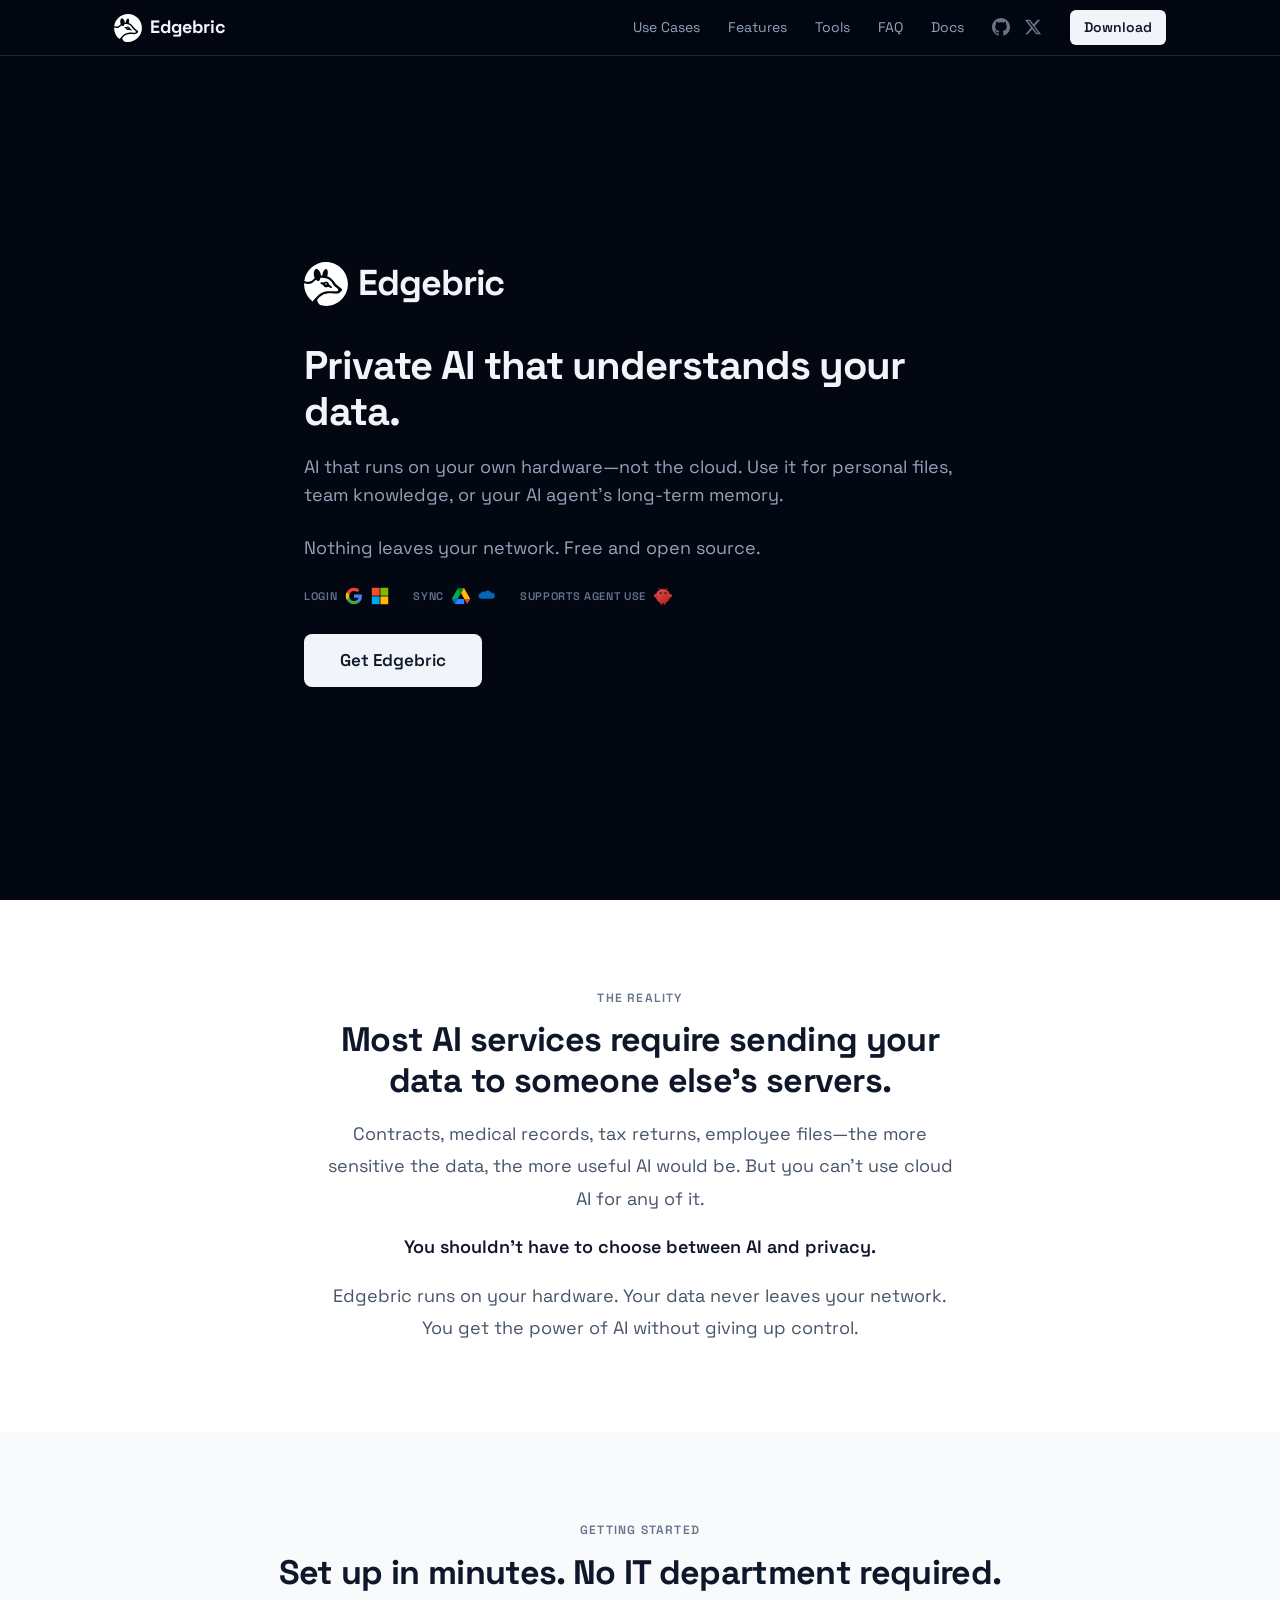
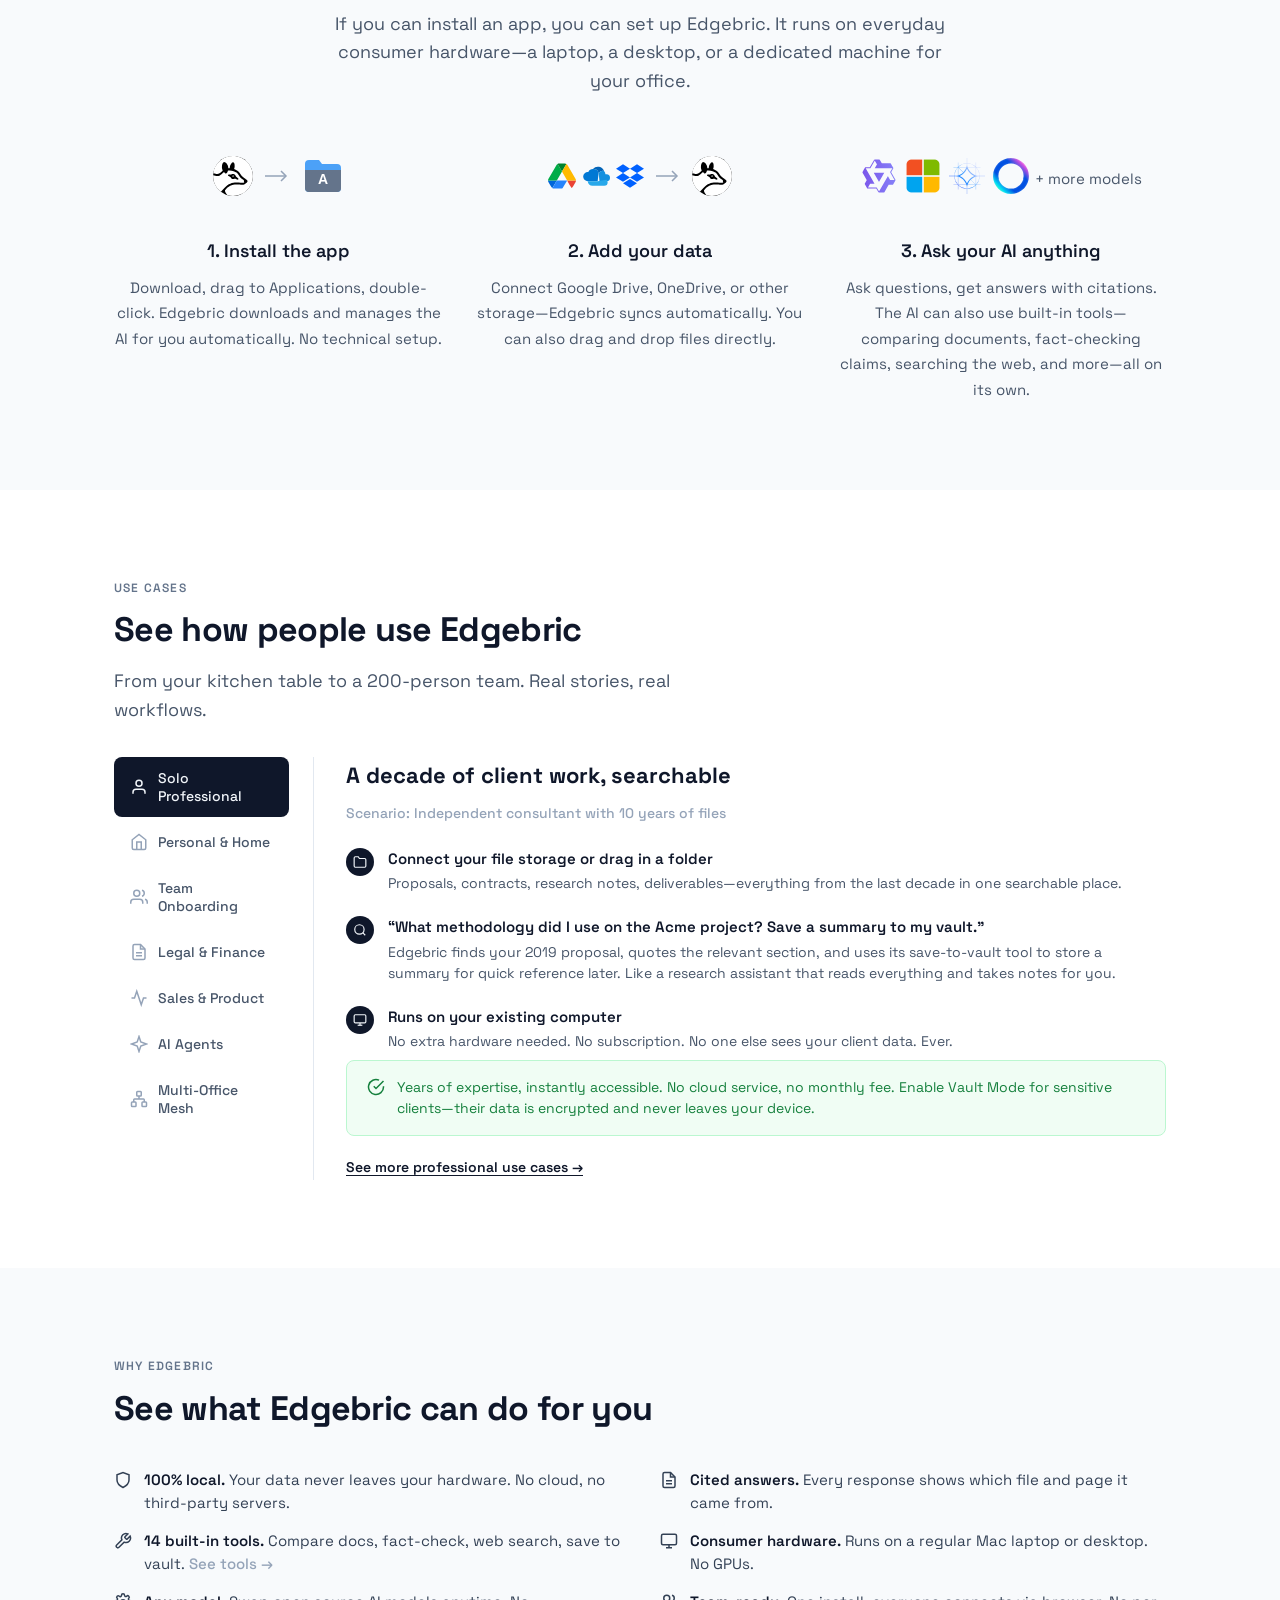
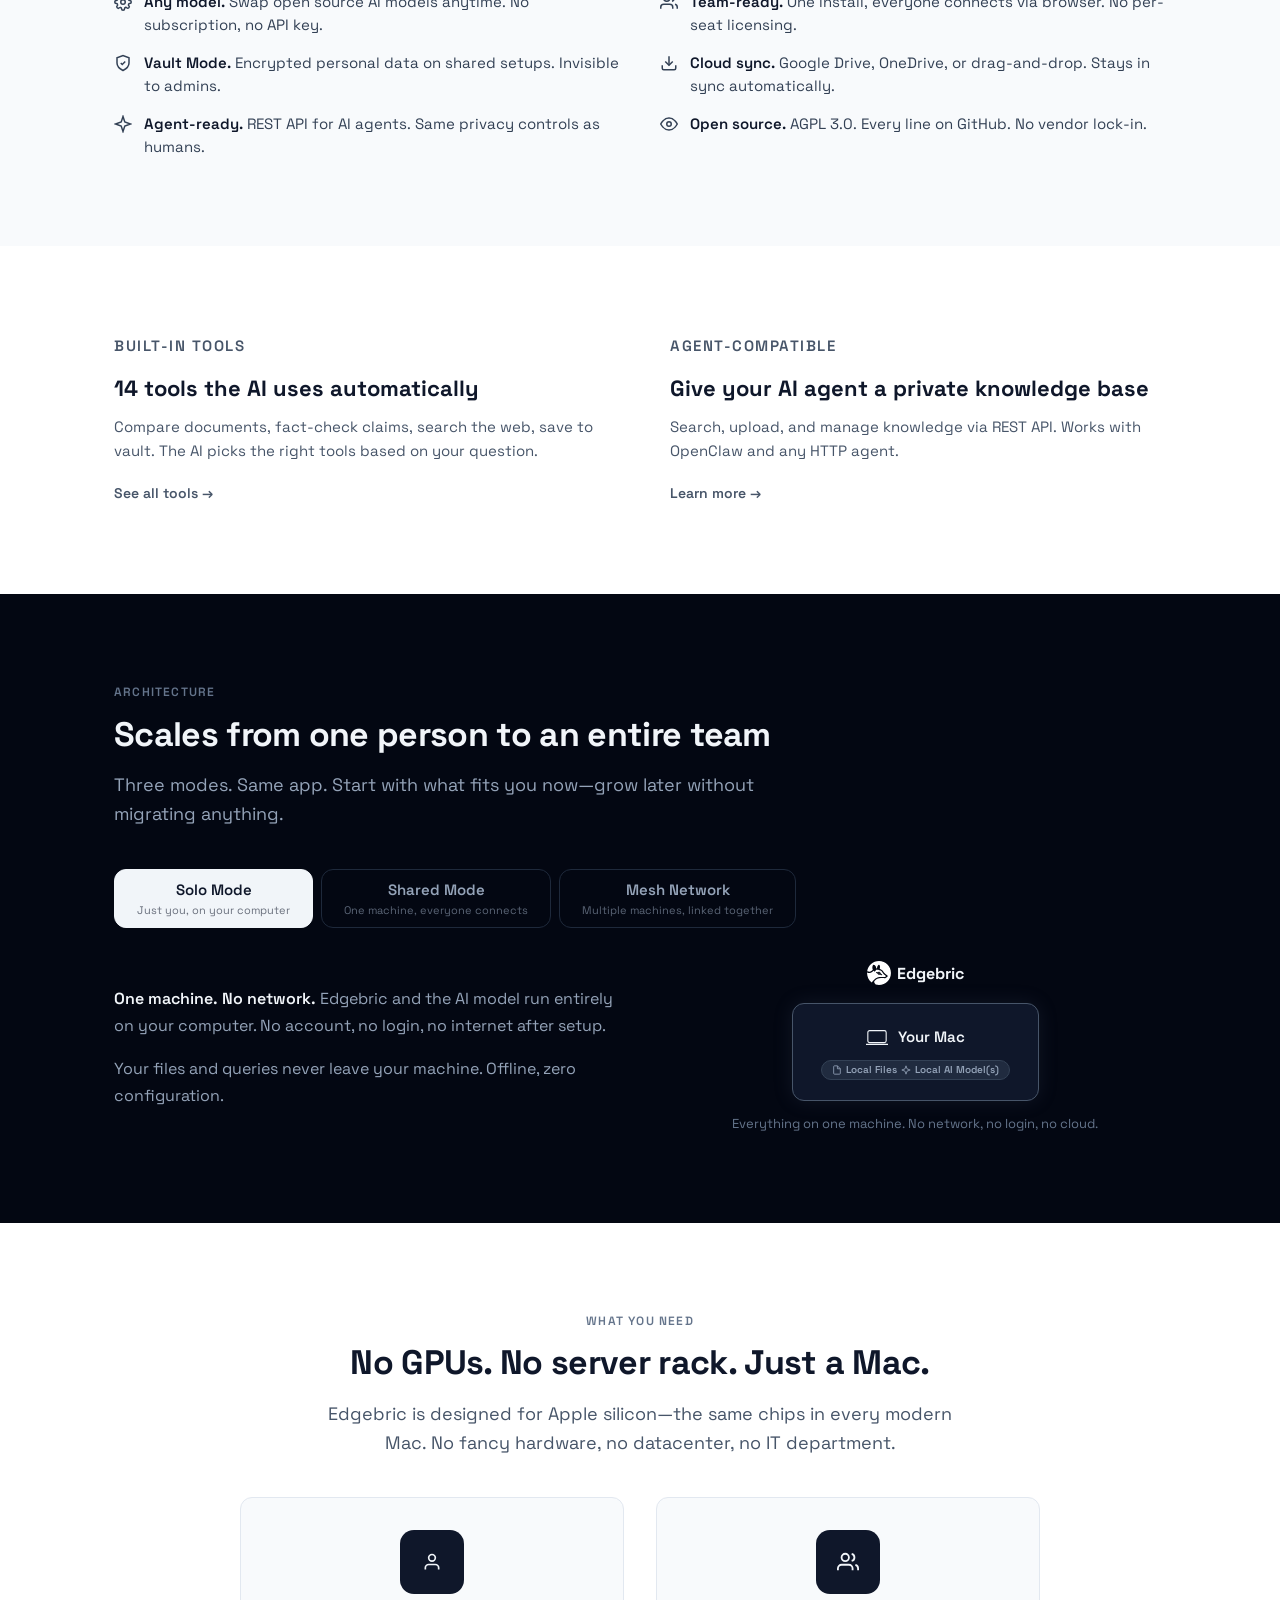
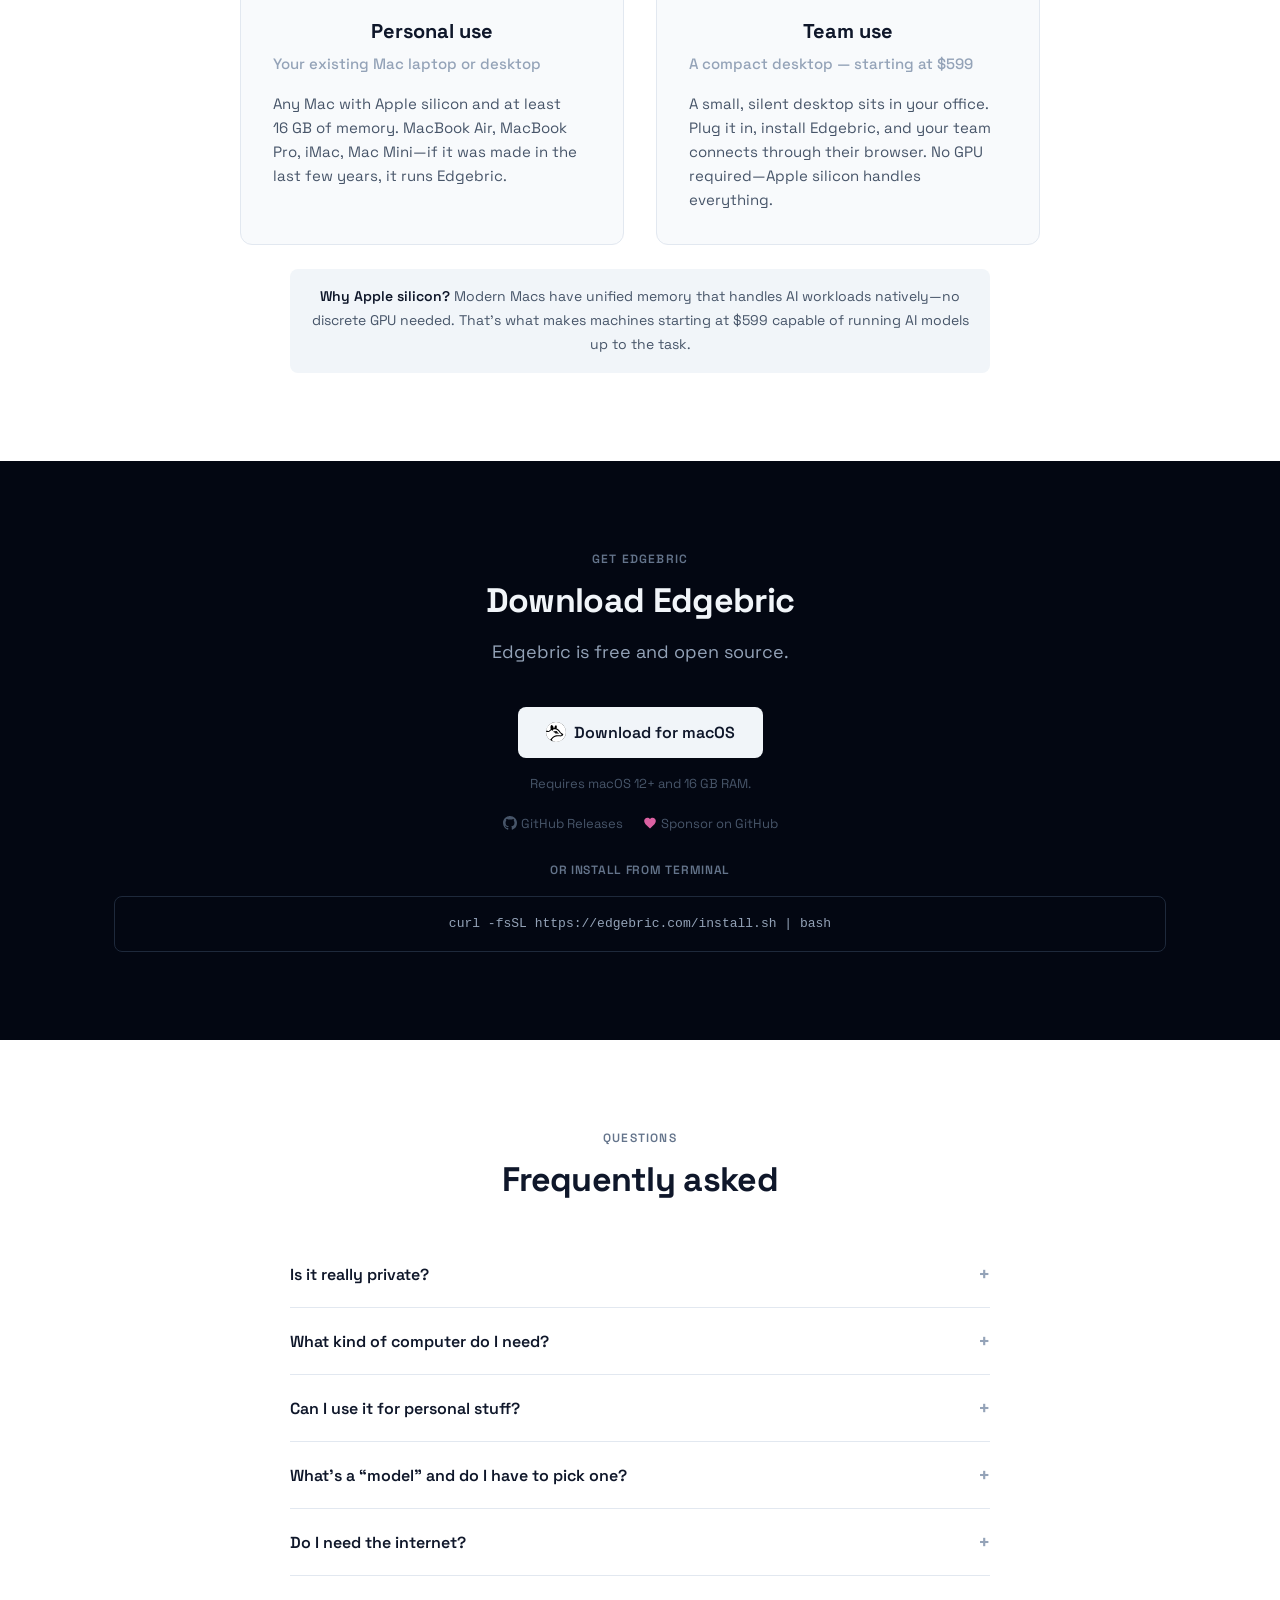
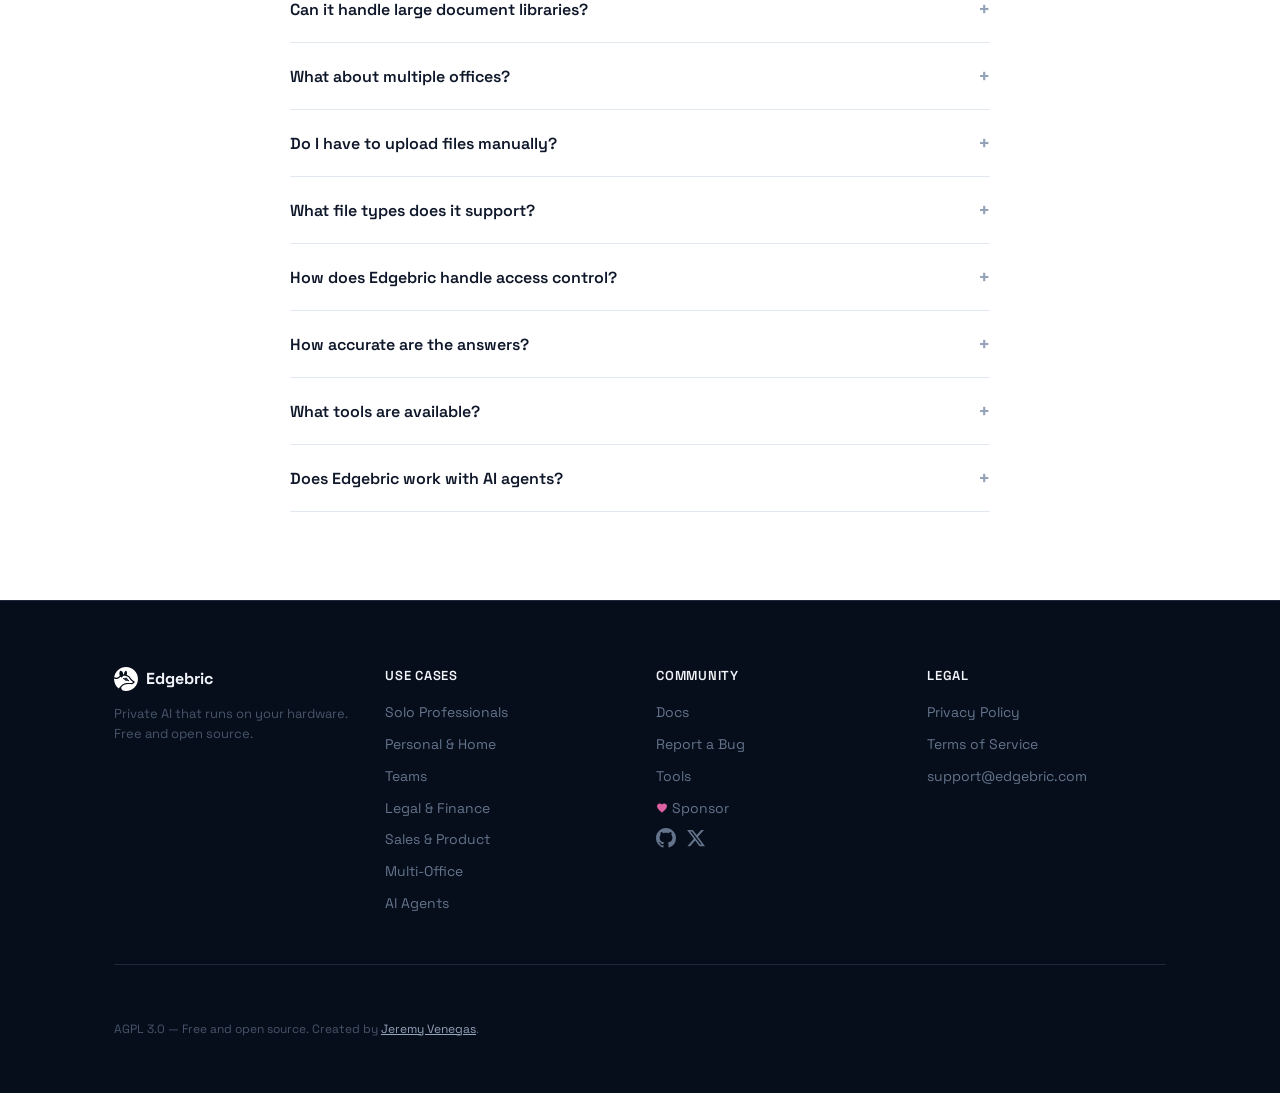
==== commit df433859: "fix misleading claims: tool count 15→14, remove spreadsheets, clarify mesh data transfer - All "15 t" ====
--- a/index.html
+++ b/index.html
@@ -279,7 +279,7 @@
       </div>
       <div class="feat-item">
         <svg width="18" height="18" viewBox="0 0 24 24" fill="none" stroke="currentColor" stroke-width="2"><path d="M14.7 6.3a1 1 0 0 0 0 1.4l1.6 1.6a1 1 0 0 0 1.4 0l3.77-3.77a6 6 0 0 1-7.94 7.94l-6.91 6.91a2.12 2.12 0 0 1-3-3l6.91-6.91a6 6 0 0 1 7.94-7.94l-3.76 3.76z"/></svg>
-        <div><strong>15 built-in tools.</strong> Compare docs, fact-check, web search, save to vault. <a href="#tools">See tools &rarr;</a></div>
+        <div><strong>14 built-in tools.</strong> Compare docs, fact-check, web search, save to vault. <a href="#tools">See tools &rarr;</a></div>
       </div>
       <div class="feat-item">
         <svg width="18" height="18" viewBox="0 0 24 24" fill="none" stroke="currentColor" stroke-width="2"><rect x="2" y="3" width="20" height="14" rx="2"/><line x1="8" y1="21" x2="16" y2="21"/><line x1="12" y1="17" x2="12" y2="21"/></svg>
@@ -319,7 +319,7 @@
     <div class="split-section" id="agents">
       <div class="split-block">
         <p class="label">Built-in tools</p>
-        <h3>15 tools the AI uses automatically</h3>
+        <h3>14 tools the AI uses automatically</h3>
         <p>Compare documents, fact-check claims, search the web, save to vault. The AI picks the right tools based on your question.</p>
         <a href="tools.html" class="split-link">See all tools &rarr;</a>
       </div>
@@ -415,7 +415,7 @@
 
     <div class="arch-panel" id="arch-mesh">
       <div class="mesh-text">
-        <p><strong>Machine per location, linked together.</strong> Each node holds its own data and searches locally. Only questions and short answer snippets travel between nodes&mdash;files never leave their building.</p>
+        <p><strong>Machine per location, linked together.</strong> Each node holds its own data and searches locally. Only questions and short answer snippets travel between nodes&mdash;full documents never leave their building. Relevant text excerpts are returned with citations.</p>
         <p>Auto-discovery on the same network, or connect over VPN. No central server. Each department controls its own data and can revoke access anytime.</p>
       </div>
       <div class="mesh-right">
@@ -449,7 +449,7 @@
             Data stays put
           </div>
         </div>
-        <p class="mesh-cap">Nodes find each other automatically. No cloud. No data ever leaves its location.</p>
+        <p class="mesh-cap">Nodes find each other automatically. No cloud. Full documents never leave their location. Only queries and relevant text excerpts travel between nodes.</p>
       </div>
     </div>
   </div>
@@ -514,12 +514,12 @@
       <div class="faq-i"><button class="faq-q">What&rsquo;s a &ldquo;model&rdquo; and do I have to pick one?</button><div class="faq-a">A model is the AI brain that reads your data and answers your questions&mdash;think of it like a very fast reader that can remember everything it&rsquo;s read. Edgebric downloads and sets one up automatically, so you don&rsquo;t have to pick or configure anything. But if you want to, you can swap in different models anytime. Open source AI models are improving fast&mdash;when a better one comes out, just switch to it and Edgebric gets smarter. No subscription, no waiting for an update.</div></div>
       <div class="faq-i"><button class="faq-q">Do I need the internet?</button><div class="faq-a">Only to download Edgebric and its AI model the first time. After that, everything runs offline. The one exception is the web search and read-url tools&mdash;those reach out to the internet when you ask the AI to look something up online. All other tools and all your data stay completely local.</div></div>
       <div class="faq-i"><button class="faq-q">Can it handle large document libraries?</button><div class="faq-a">Yes. Edgebric uses hybrid search&mdash;vector embeddings combined with keyword matching (BM25)&mdash;to stay fast across thousands of documents. Results are ranked by relevance, not recency. The more data you add, the more useful it gets.</div></div>
-      <div class="faq-i"><button class="faq-q">What about multiple offices?</button><div class="faq-a">Put a machine in each office and connect them over your VPN. When someone asks a question, only the question travels between locations&mdash;data never leaves its building. Each office keeps full control over its own data.</div></div>
+      <div class="faq-i"><button class="faq-q">What about multiple offices?</button><div class="faq-a">Put a machine in each office and connect them over your VPN. When someone asks a question, the query fans out to all nodes and relevant text excerpts come back with citations&mdash;full documents never leave their building. Each office keeps full control over its own data.</div></div>
       <div class="faq-i"><button class="faq-q">Do I have to upload files manually?</button><div class="faq-a">You can, but you don&rsquo;t have to. Edgebric connects to Google Drive and OneDrive. Connect a folder once and it stays in sync automatically. You can also drag and drop files directly. More integrations coming soon.</div></div>
-      <div class="faq-i"><button class="faq-q">What file types does it support?</button><div class="faq-a">PDFs, Word documents (.docx), plain text files, Markdown, and spreadsheets.</div></div>
+      <div class="faq-i"><button class="faq-q">What file types does it support?</button><div class="faq-a">PDFs, Word documents (.docx), plain text files, and Markdown.</div></div>
       <div class="faq-i"><button class="faq-q">How does Edgebric handle access control?</button><div class="faq-a">Each data source has its own permissions. Admins control who can see what. Users sign in with Google or Microsoft, and only see the sources they&rsquo;ve been granted access to. Vault Mode goes further&mdash;encrypted, on-device data that&rsquo;s invisible to everyone else, including admins.</div></div>
       <div class="faq-i"><button class="faq-q">How accurate are the answers?</button><div class="faq-a">Edgebric&rsquo;s answers are grounded in your data. It always shows which file and page the answer came from, so you can verify before acting on it. You can also ask it to fact-check a specific claim&mdash;its cite-check tool searches your documents for supporting or contradicting evidence. Like any AI tool, it can sometimes be wrong&mdash;the citations are there so you can always check.</div></div>
-      <div class="faq-i"><button class="faq-q">What tools are available?</button><div class="faq-a">15 built-in tools: search your knowledge base, compare documents side by side, fact-check claims against your data, find related files, save notes to your personal vault, create and manage data sources, search the web, and read URLs. The AI picks the right tools automatically based on your question. <a href="tools.html" style="color:#94a3b8">See all tools &rarr;</a></div></div>
+      <div class="faq-i"><button class="faq-q">What tools are available?</button><div class="faq-a">14 built-in tools: search your knowledge base, compare documents side by side, fact-check claims against your data, find related files, save notes to your personal vault, create and manage data sources, search the web, and read URLs. The AI picks the right tools automatically based on your question. <a href="tools.html" style="color:#94a3b8">See all tools &rarr;</a></div></div>
       <div class="faq-i"><button class="faq-q">Does Edgebric work with AI agents?</button><div class="faq-a">Yes. Edgebric has a REST API that any AI agent can use to search, upload, and manage your data. API keys are scoped with per-source access control, so you decide exactly what each agent can see. It works with OpenClaw (available as a ClawHub skill) and any agent that can make HTTP requests. Your data never leaves your hardware, whether a human or an agent is querying it.</div></div>
     </div>
   </div>
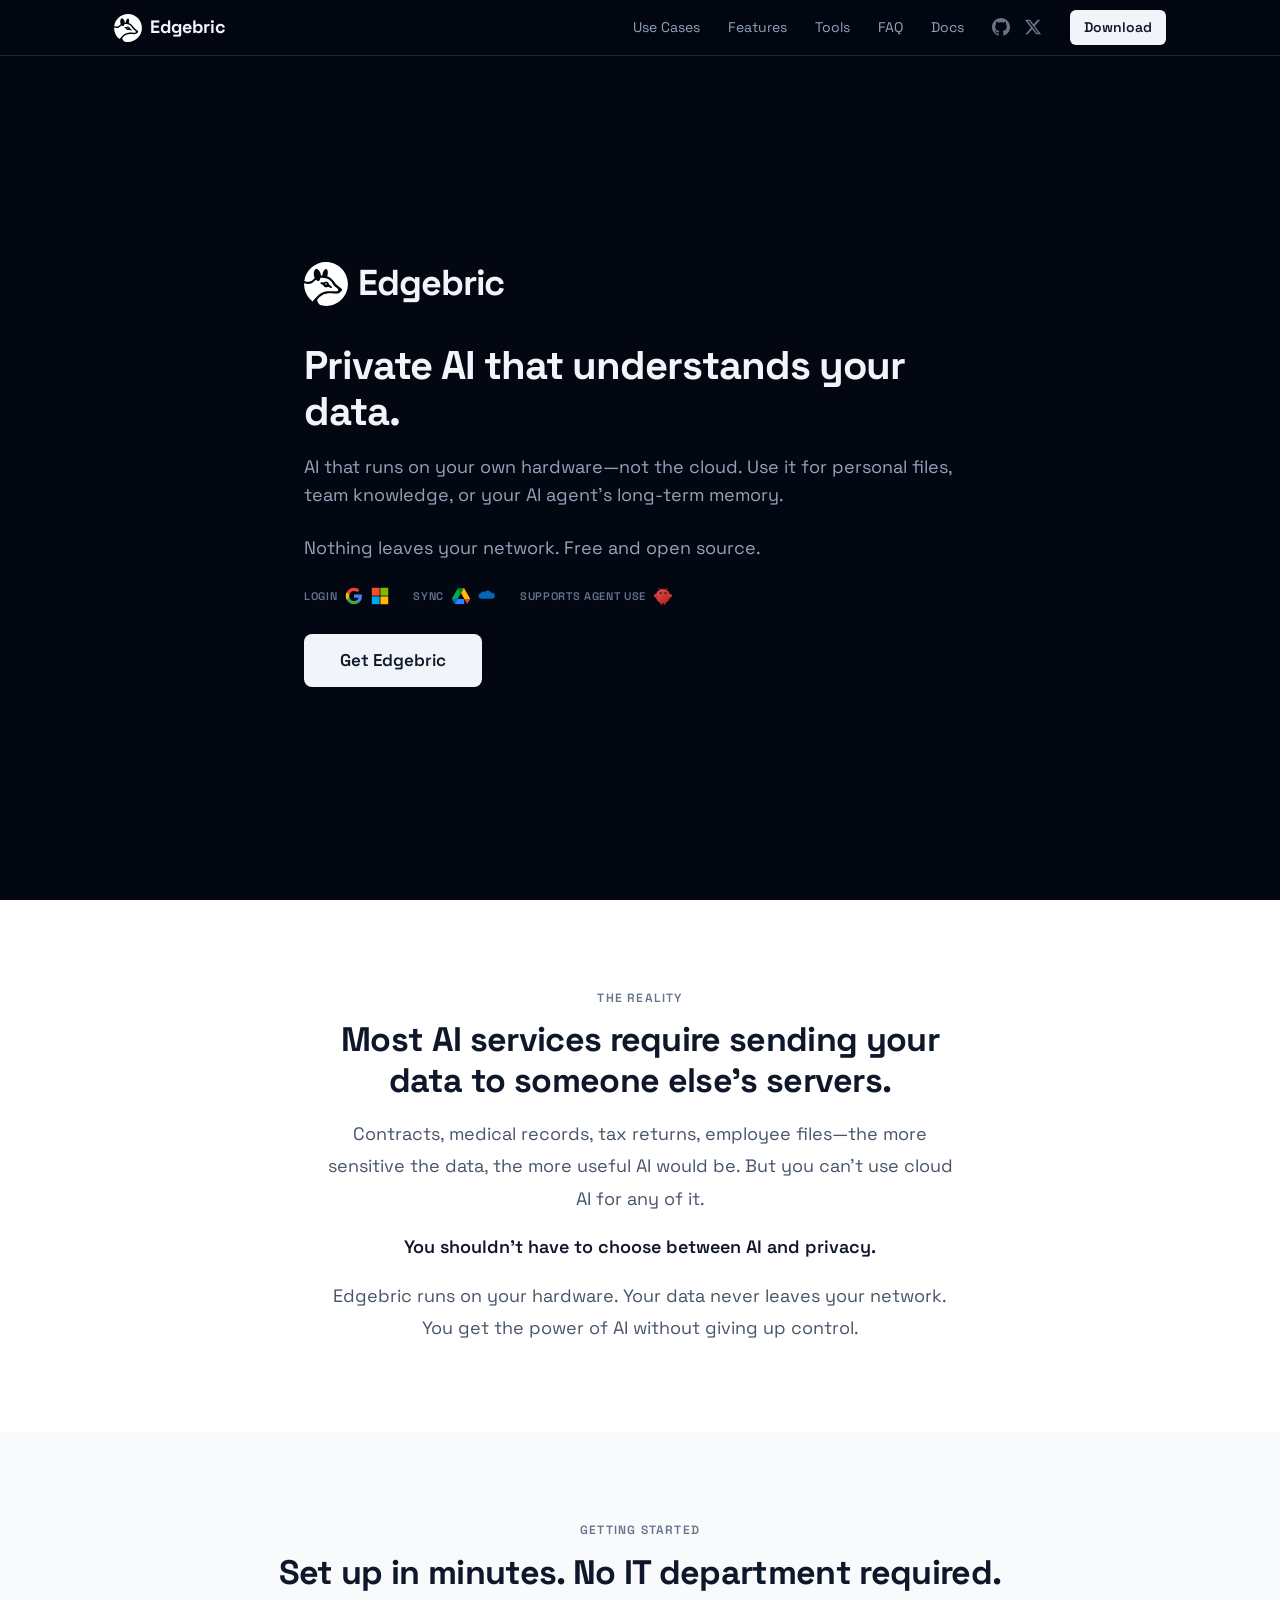
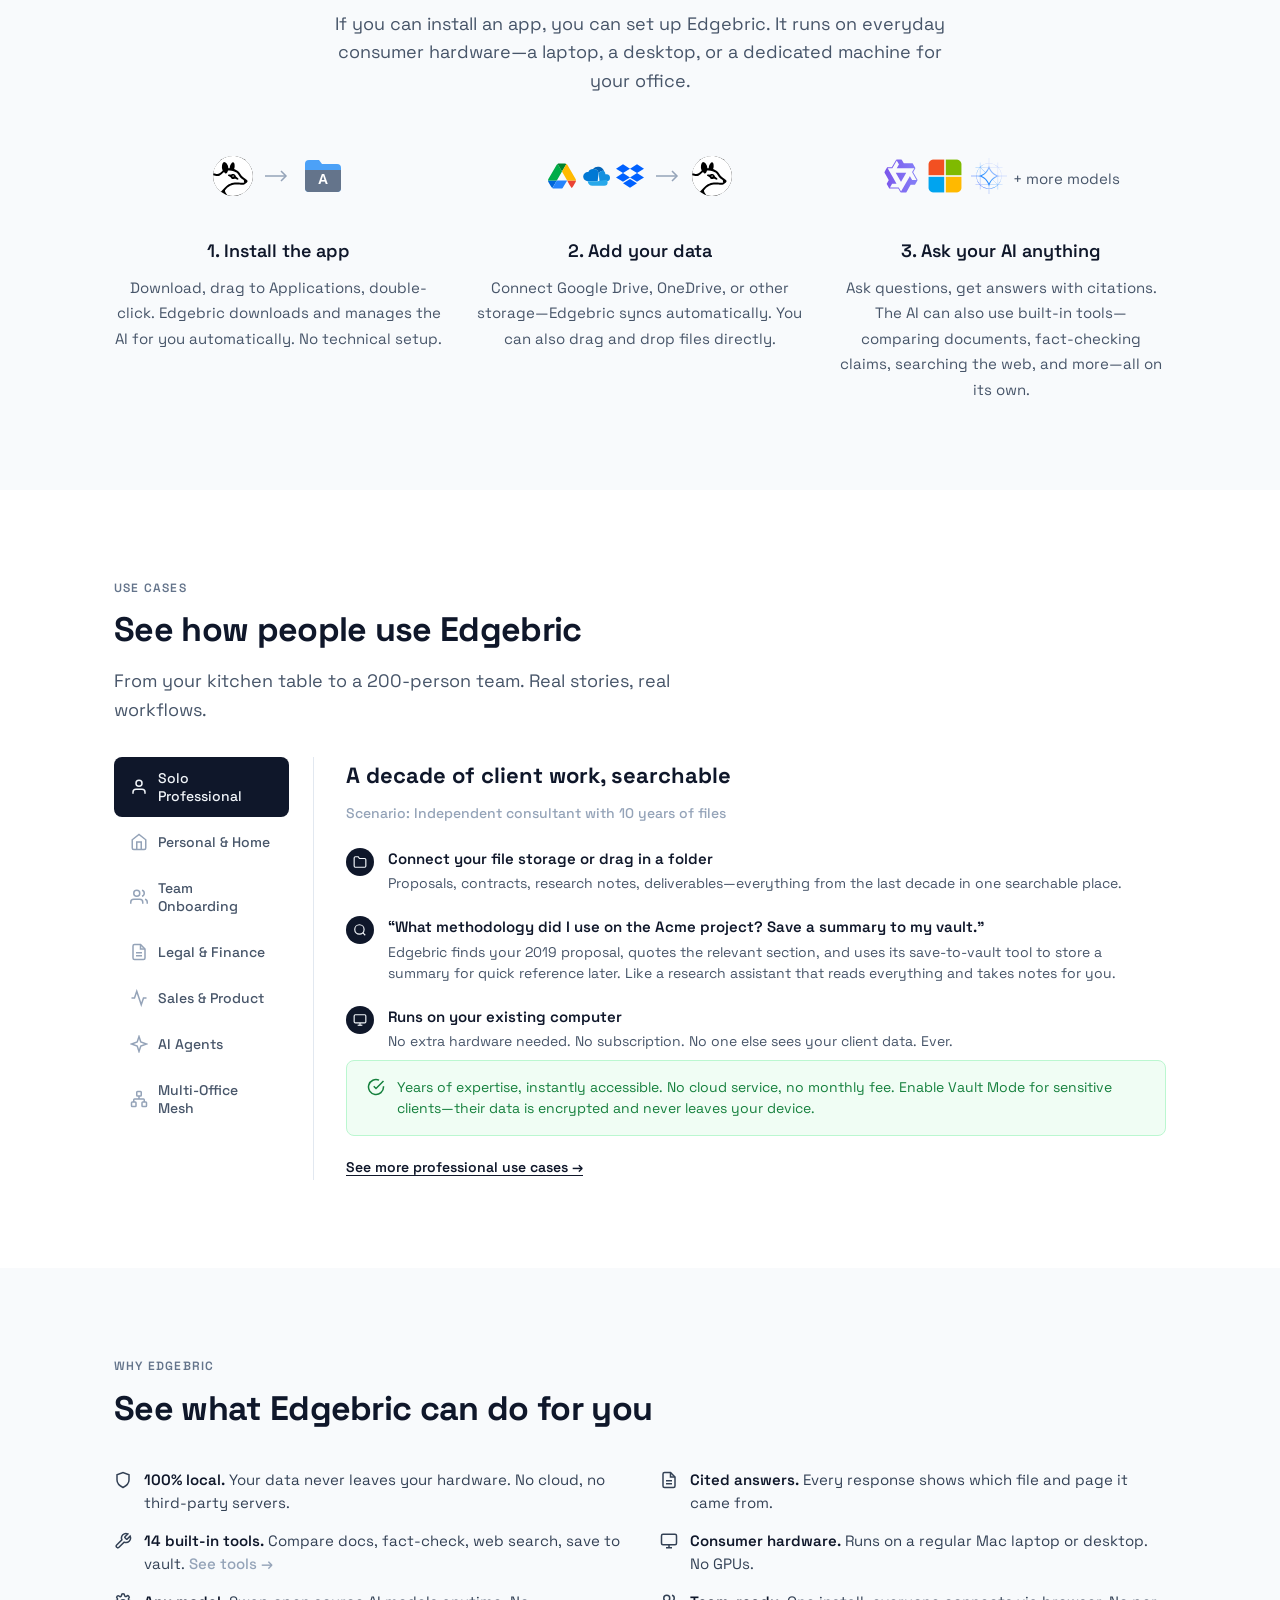
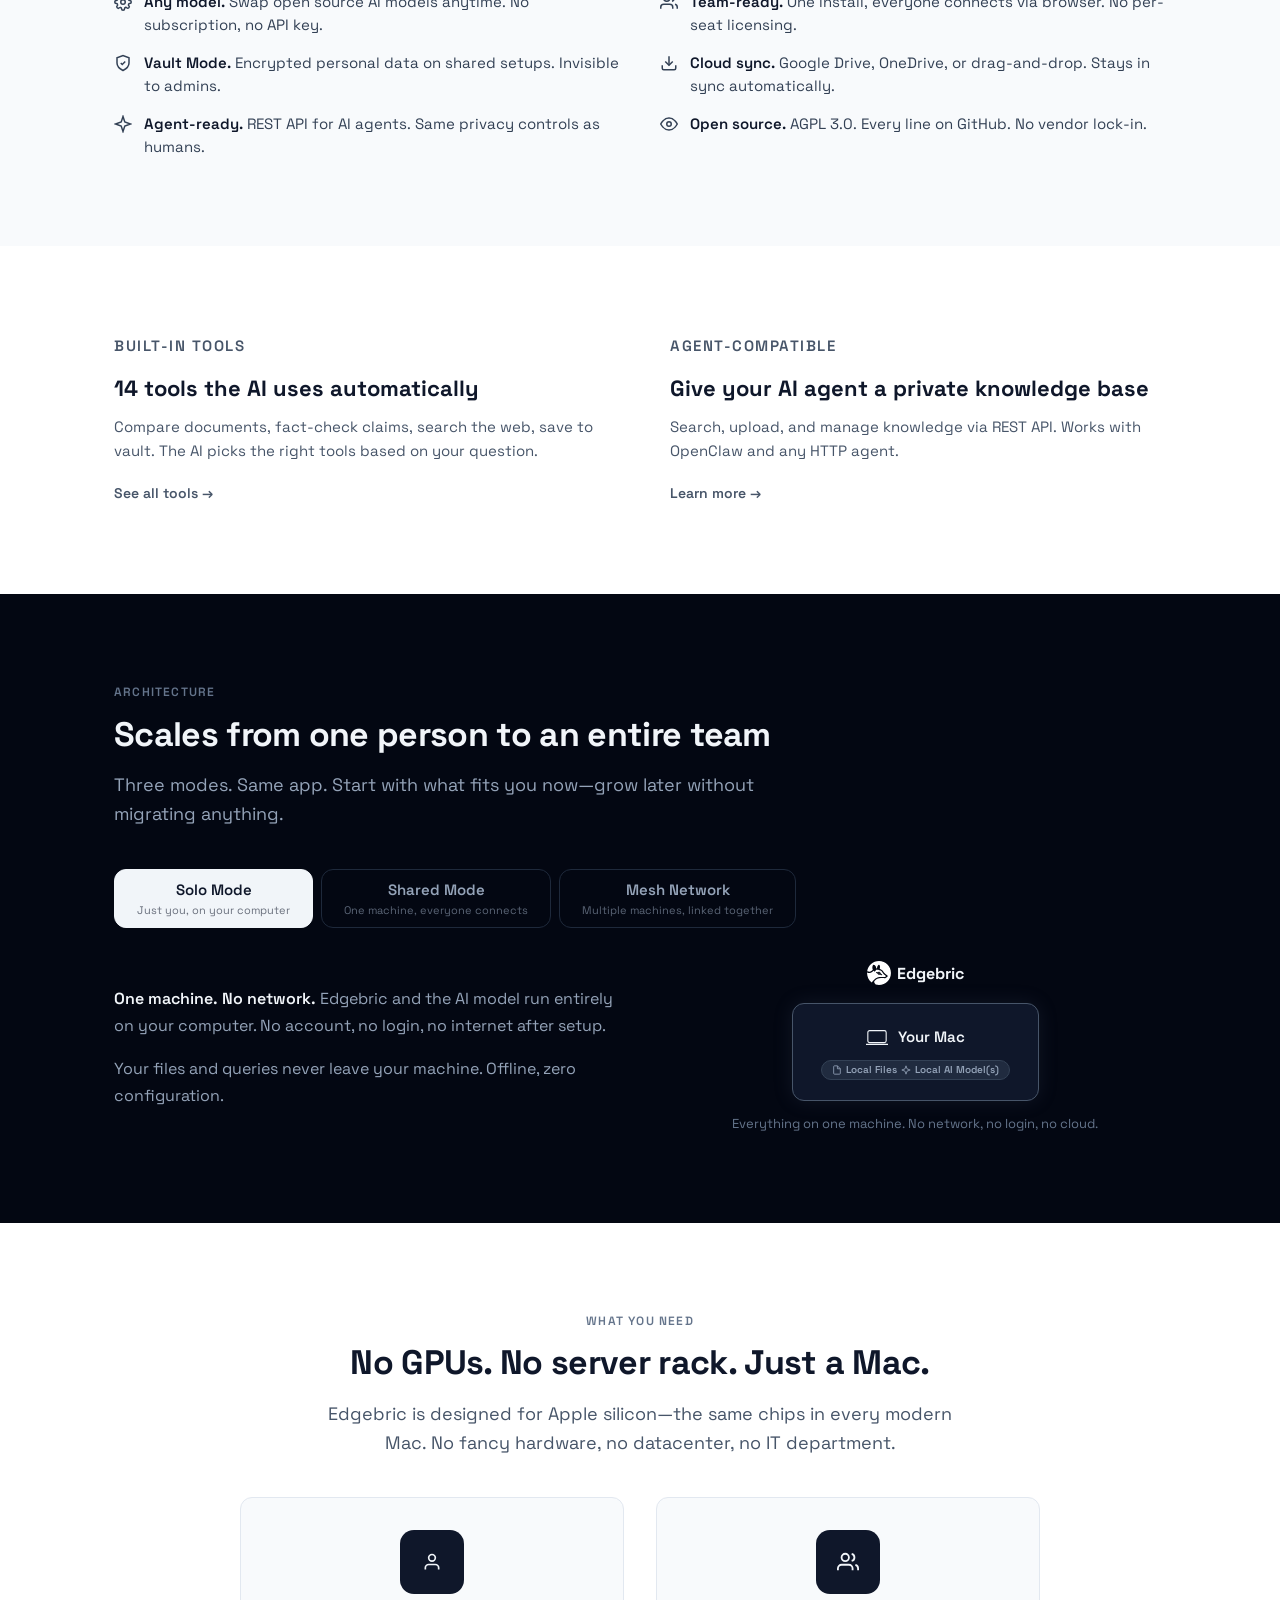
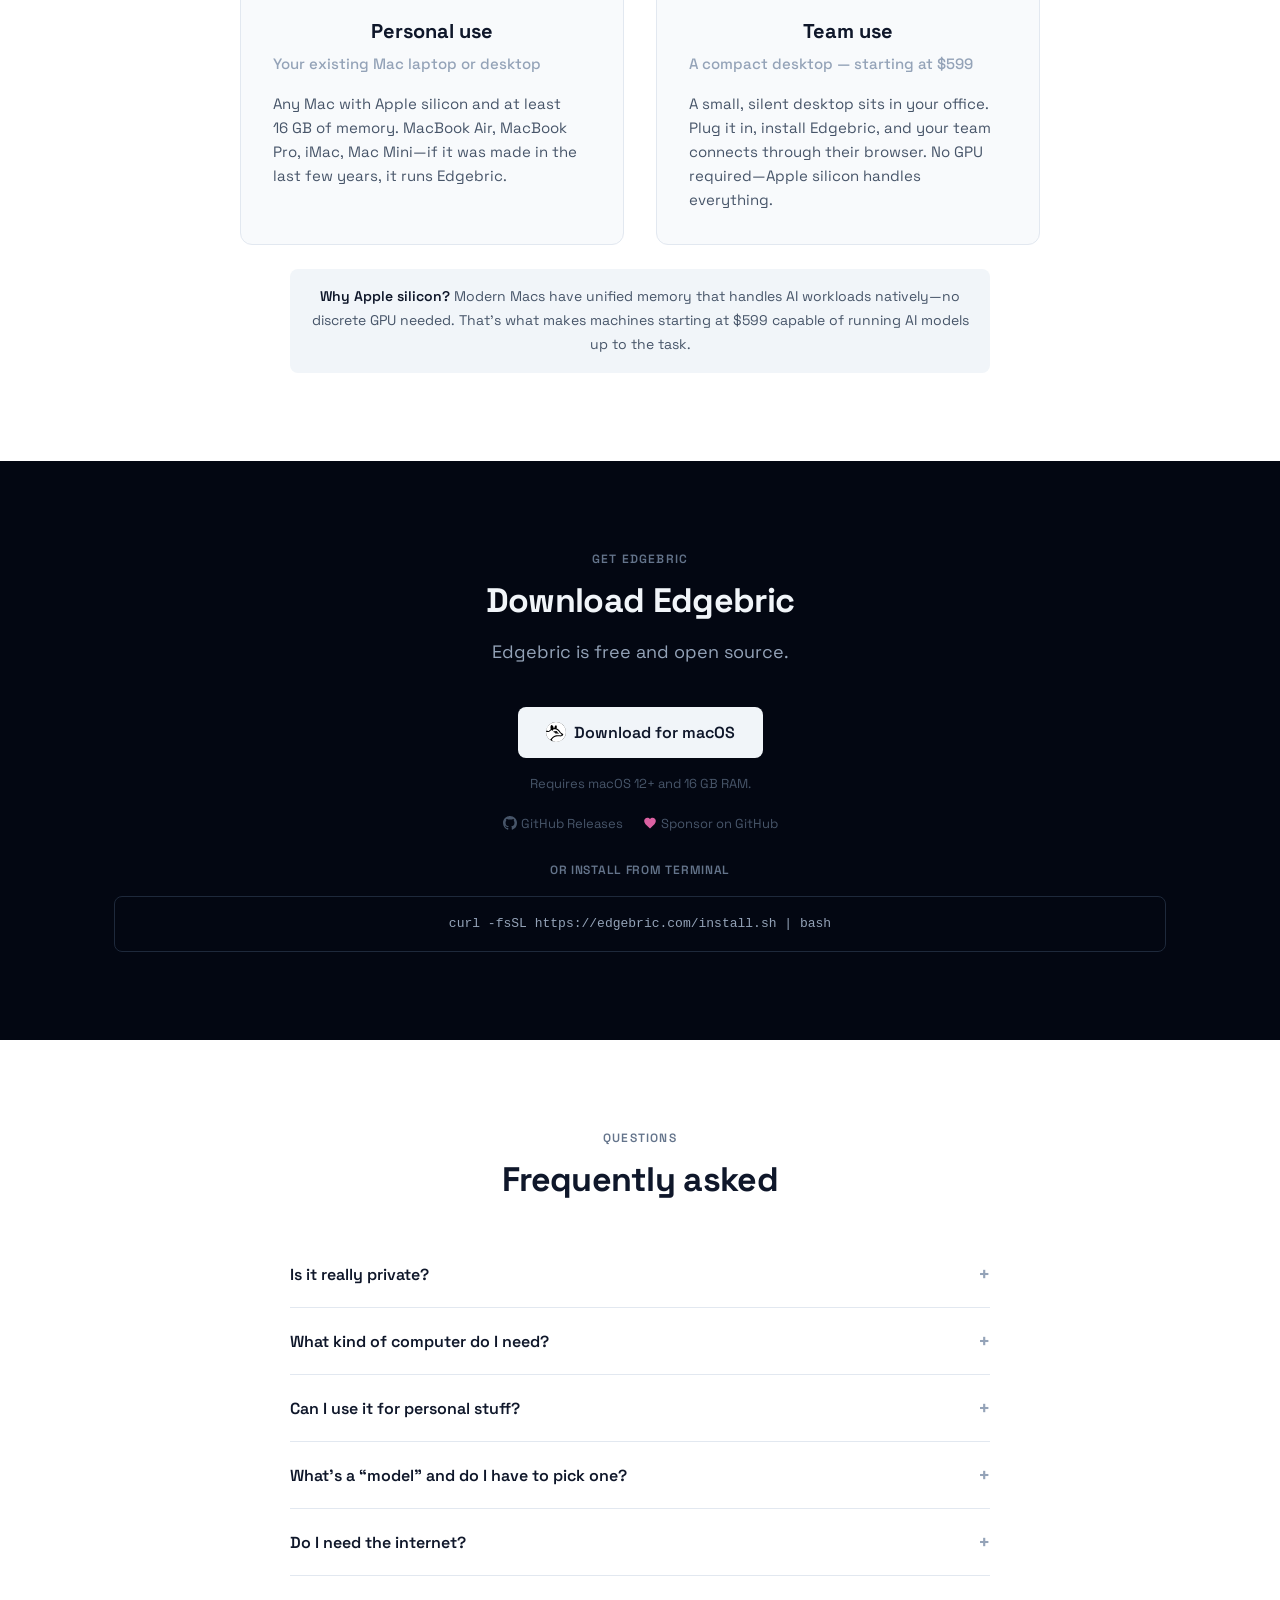
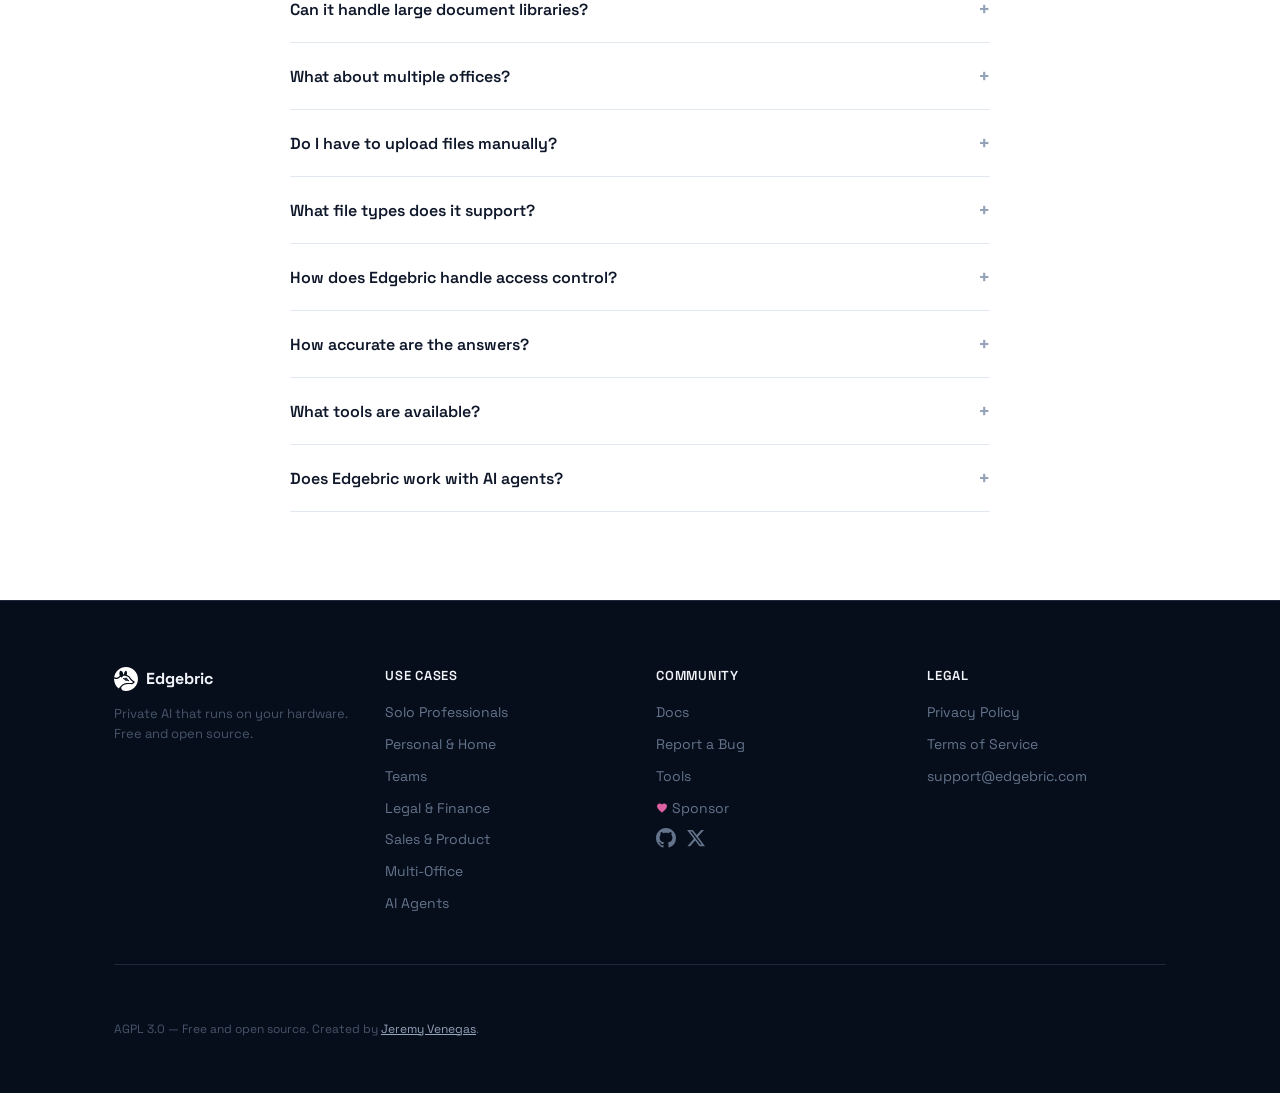
==== commit 397947c1: "remove Meta AI logo — no Meta models in catalog" ====
--- a/index.html
+++ b/index.html
@@ -124,7 +124,6 @@
             <img src="assets/logos/qwen-color.svg" alt="Qwen" width="36" height="36" class="step-icon-img">
             <img src="assets/logos/microsoft.svg" alt="Phi" width="36" height="36" class="step-icon-img">
             <img src="assets/logos/gemma-color.svg" alt="Gemma" width="36" height="36" class="step-icon-img">
-            <img src="assets/logos/metaai-color.svg" alt="Meta AI" width="36" height="36" class="step-icon-img">
           </div>
           <p class="step-more">+ more models</p>
         </div>
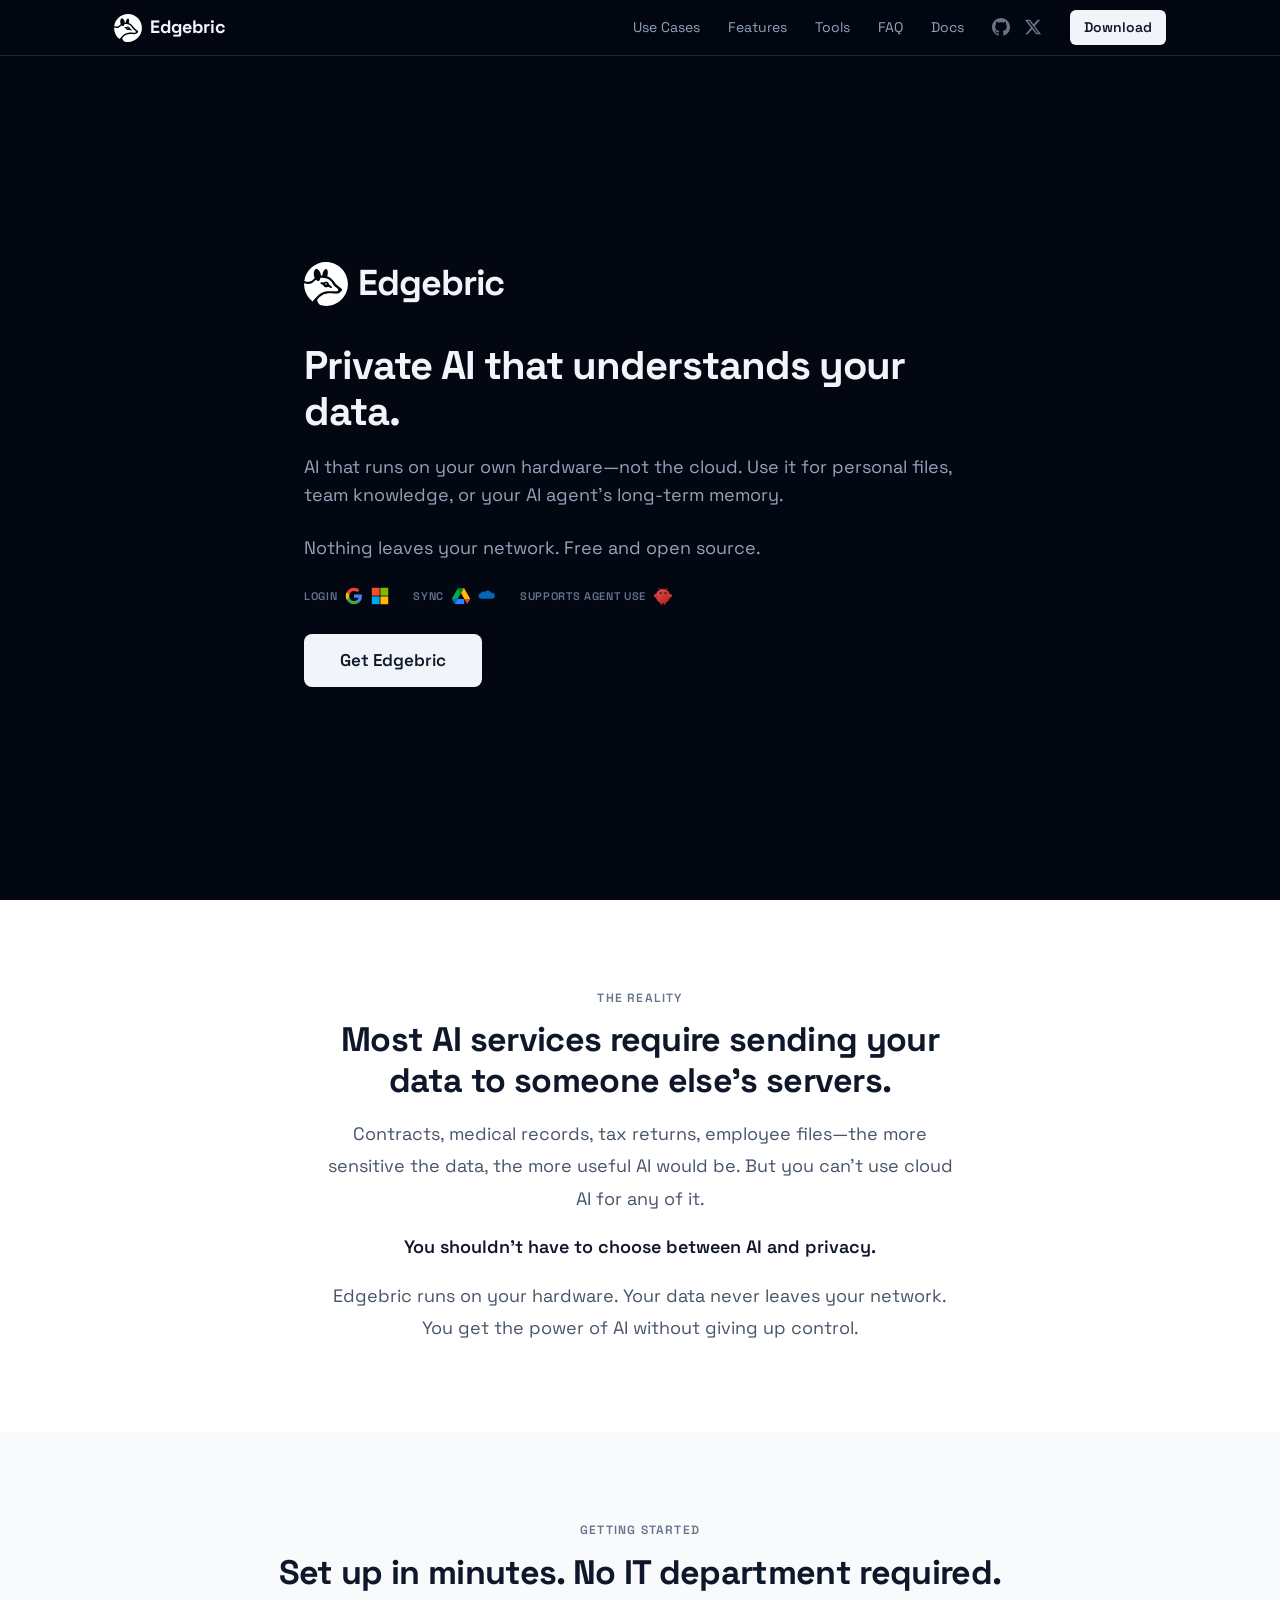
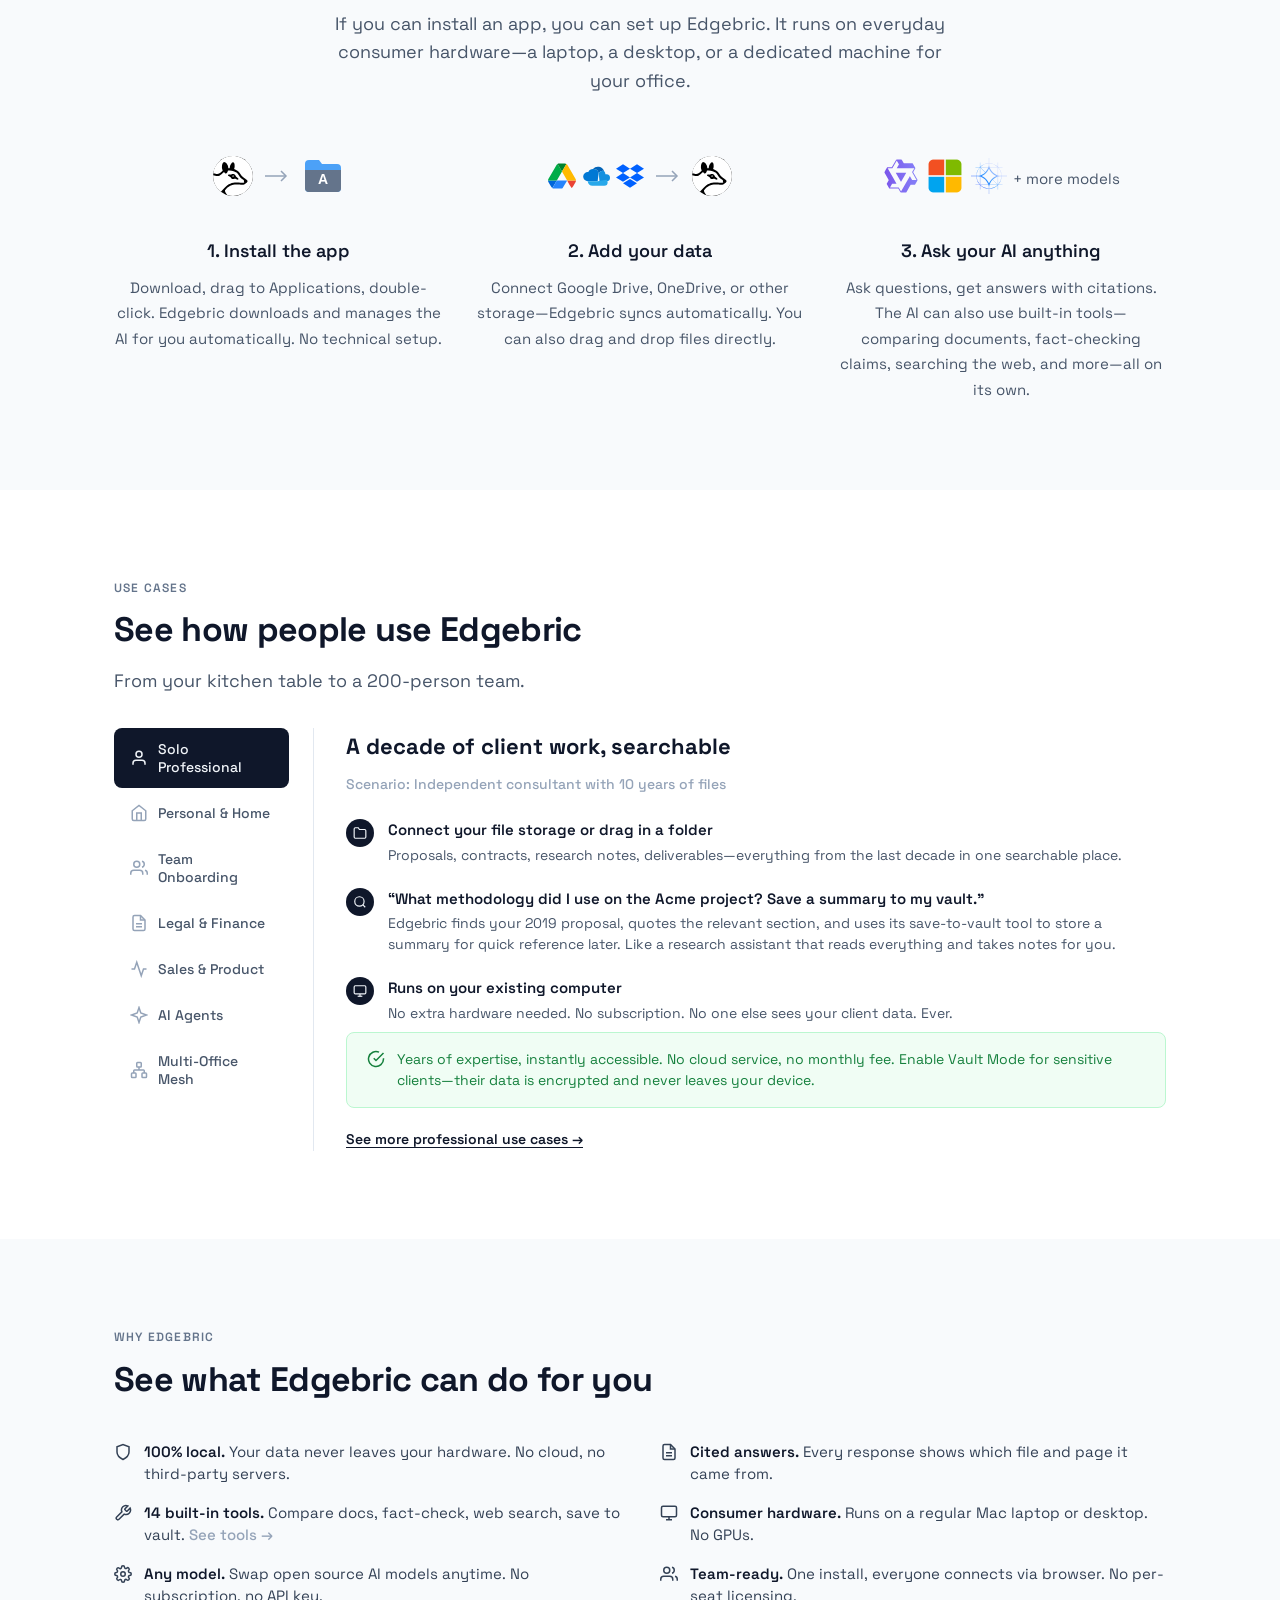
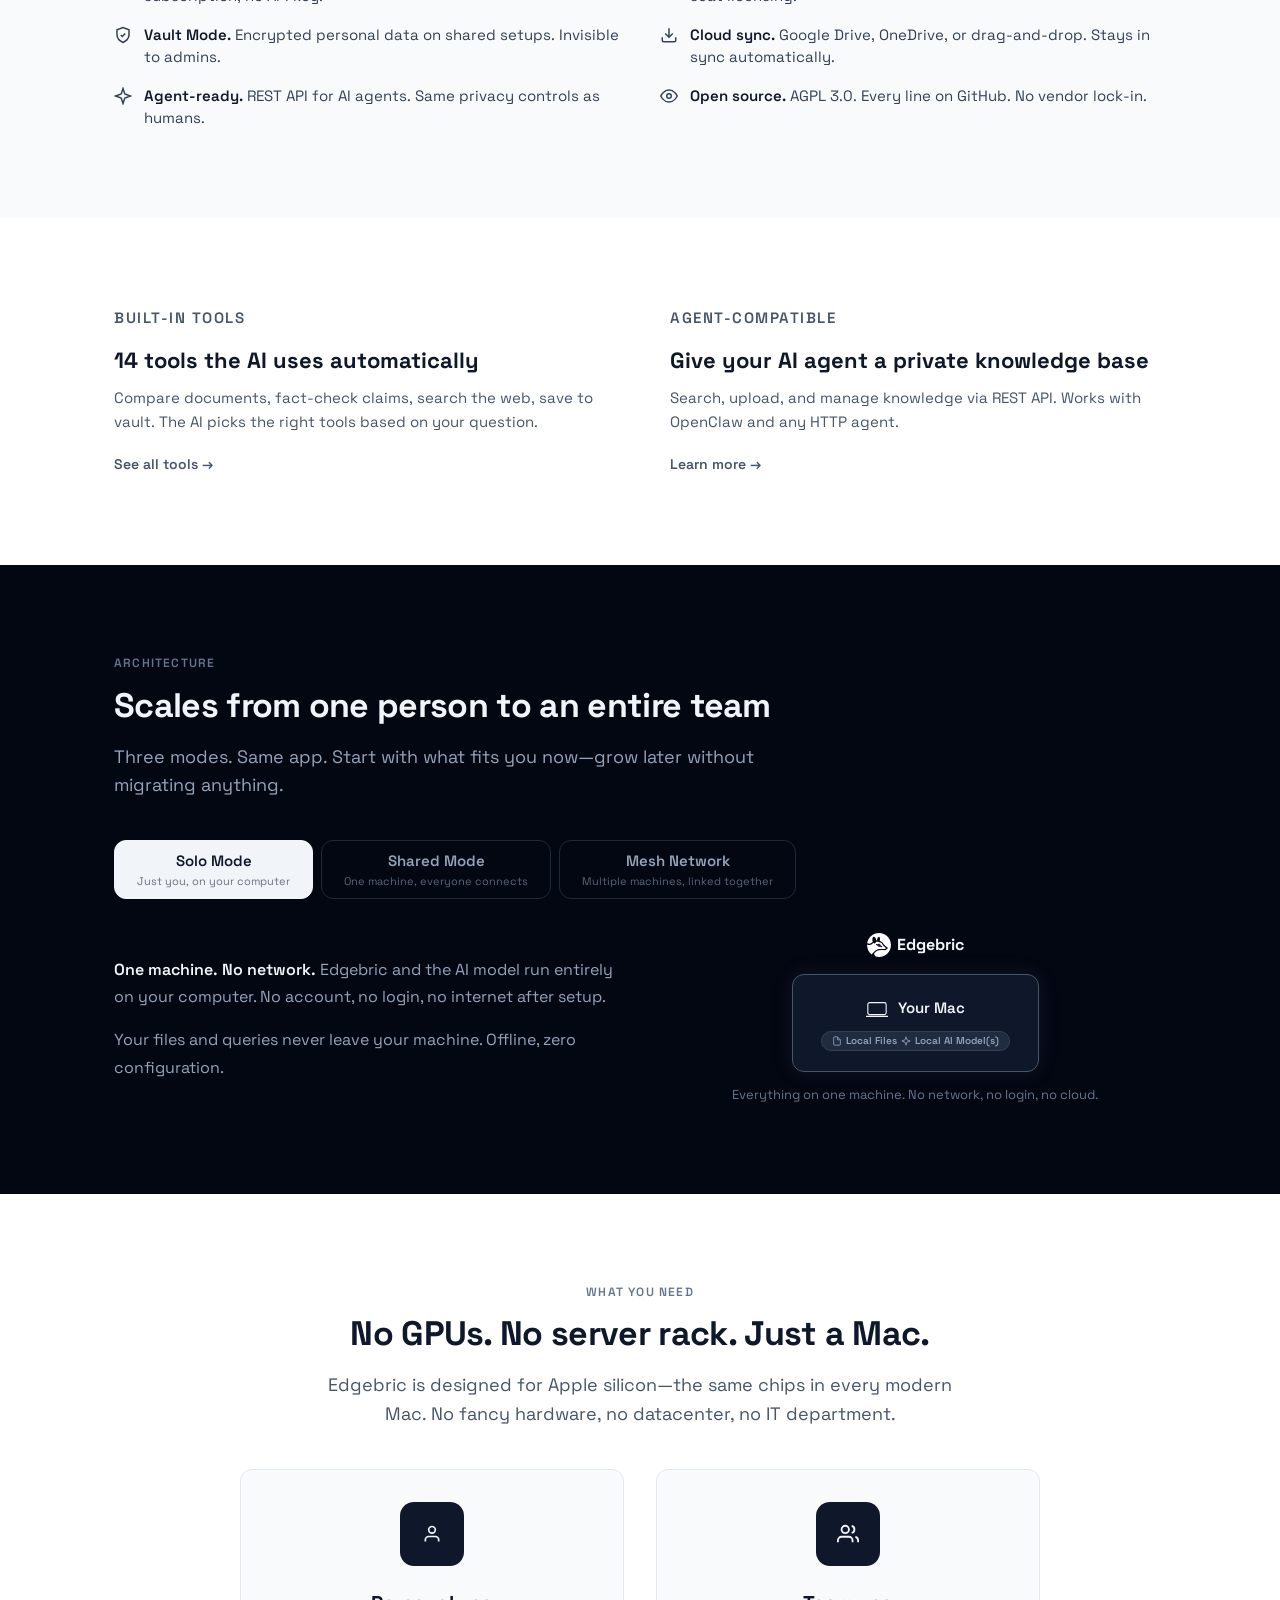
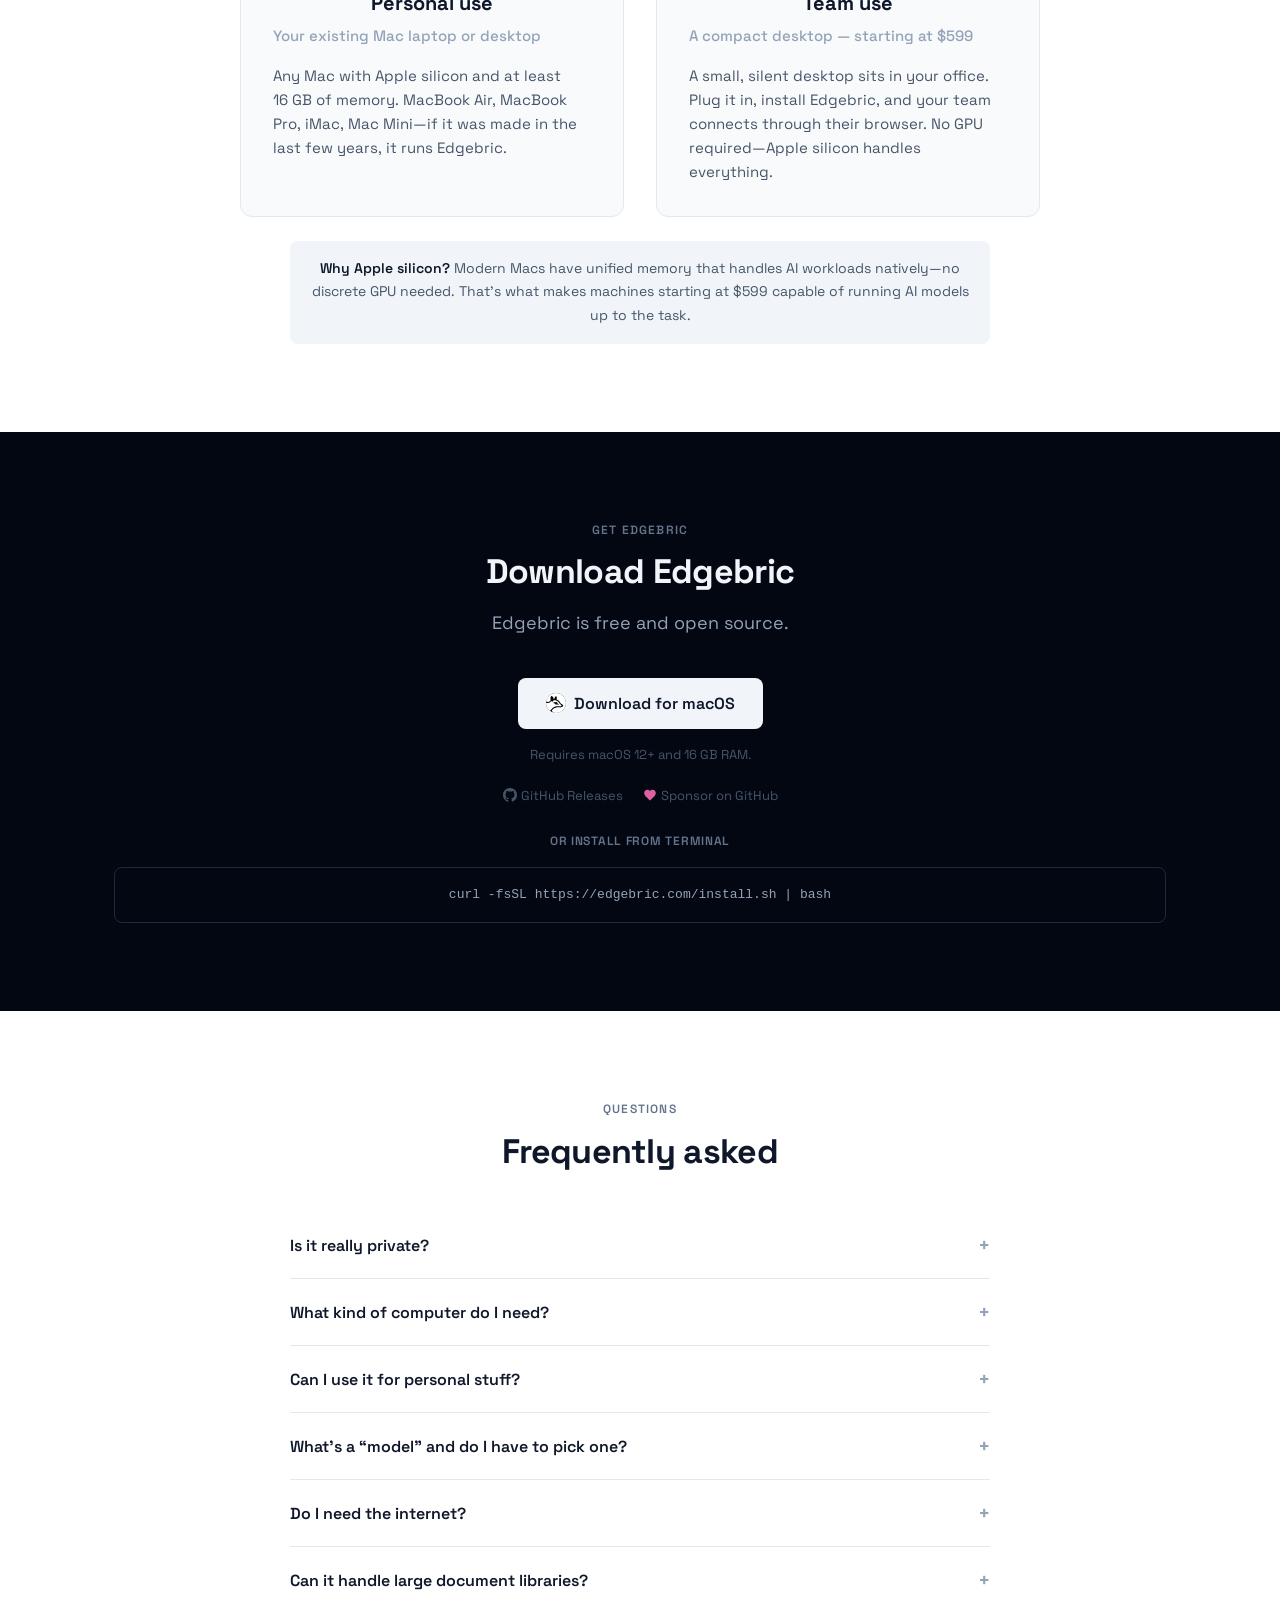
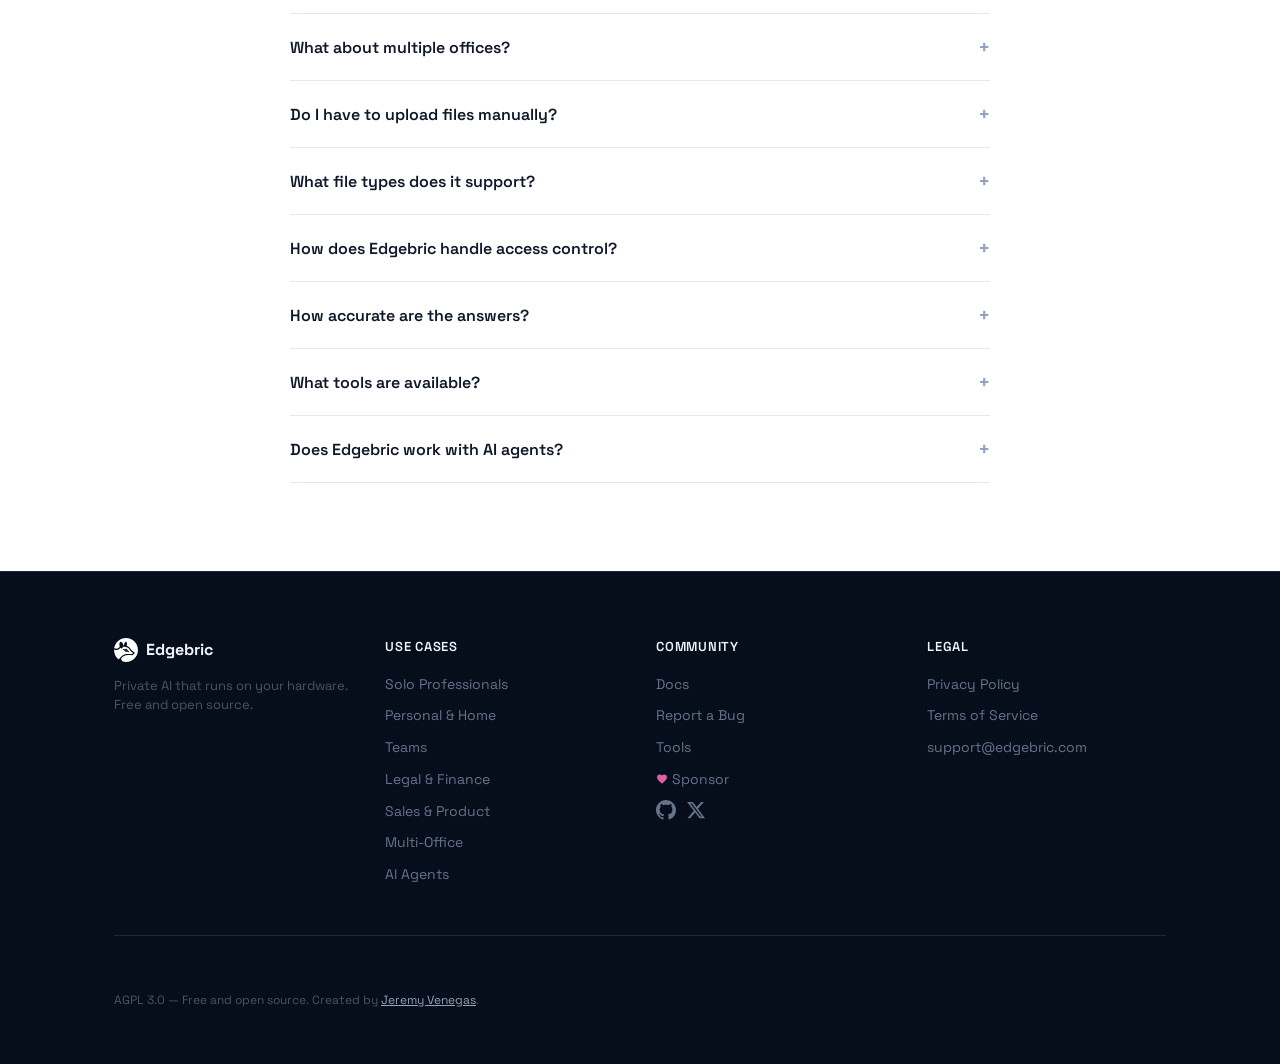
==== commit d56eb12f: "Merge branch 'dev' into gh-pages" ====
--- a/index.html
+++ b/index.html
@@ -139,7 +139,7 @@
   <div class="wrap">
     <p class="label">Use cases</p>
     <h2>See how people use Edgebric</h2>
-    <p class="sub">From your kitchen table to a 200-person team. Real stories, real workflows.</p>
+    <p class="sub">From your kitchen table to a 200-person team.</p>
     <div class="uc-showcase">
       <div class="uc-nav">
         <button class="uc-nav-btn active" data-story="consultant">
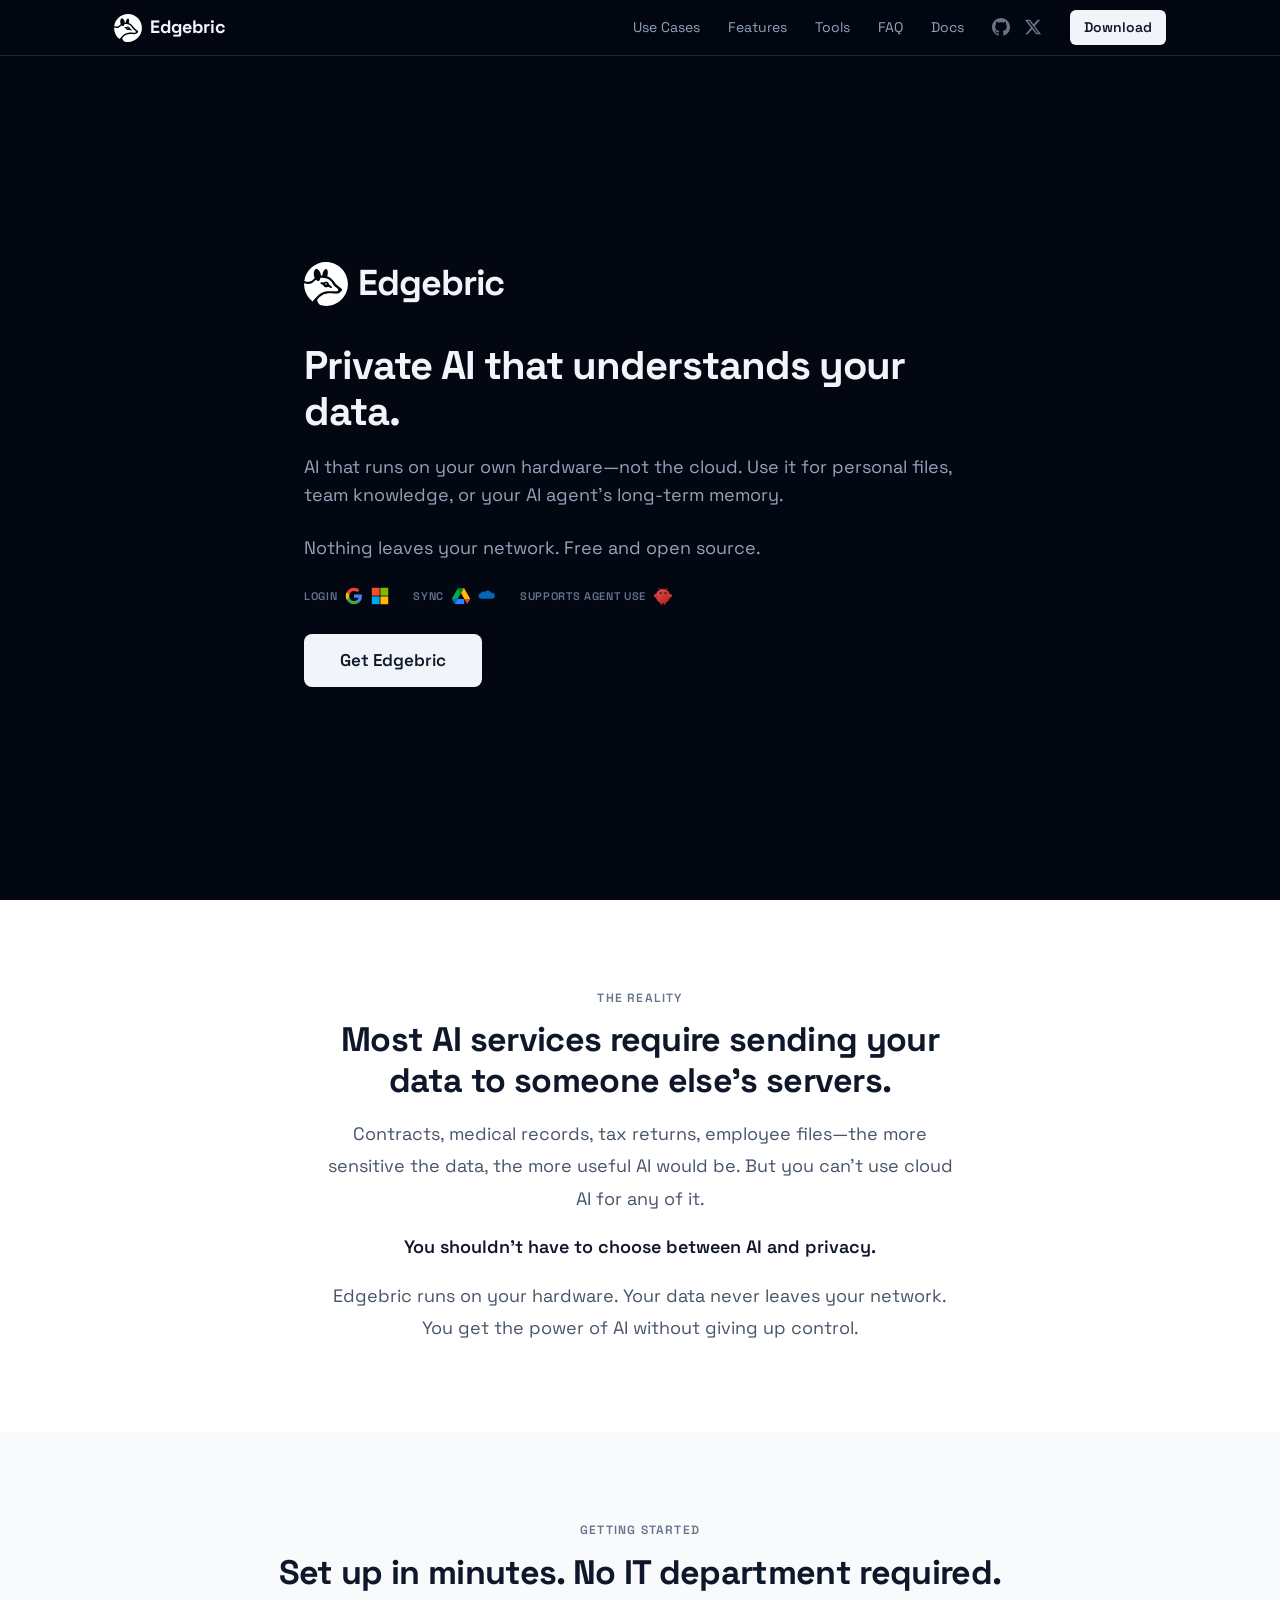
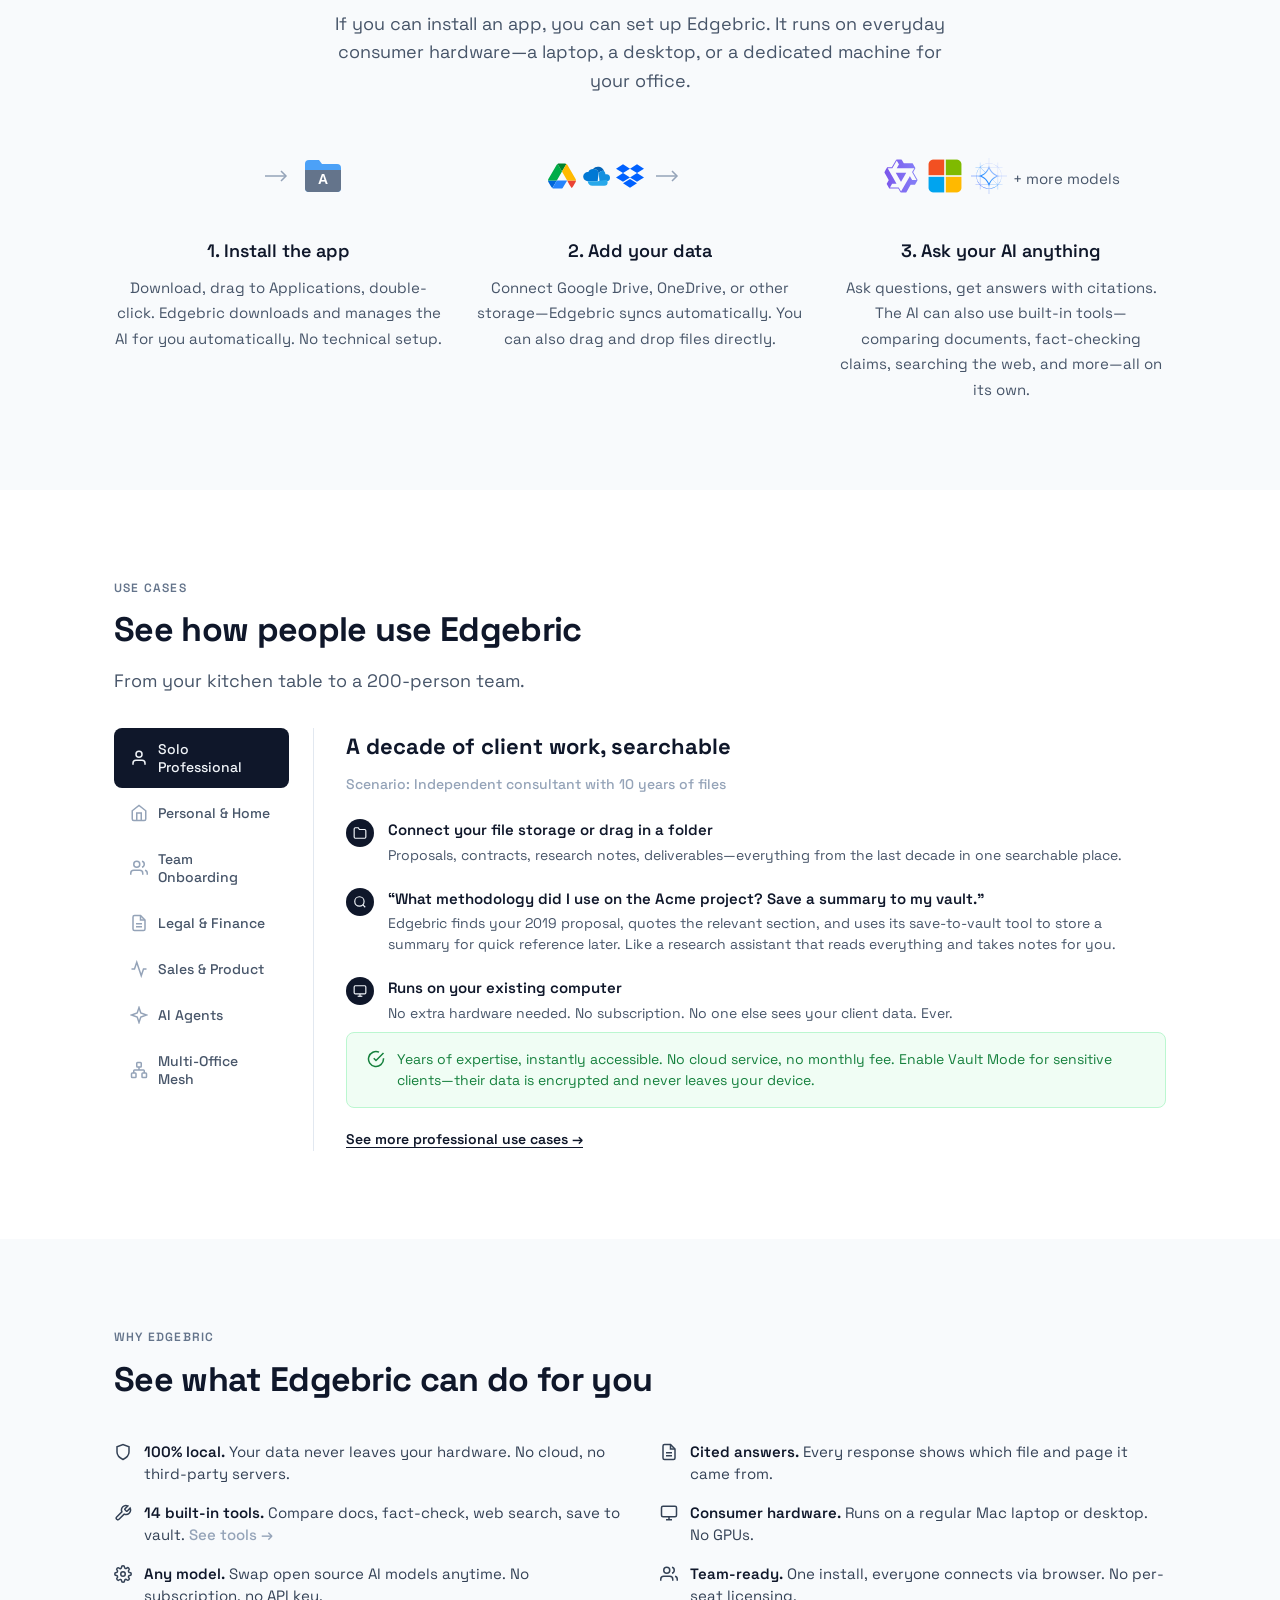
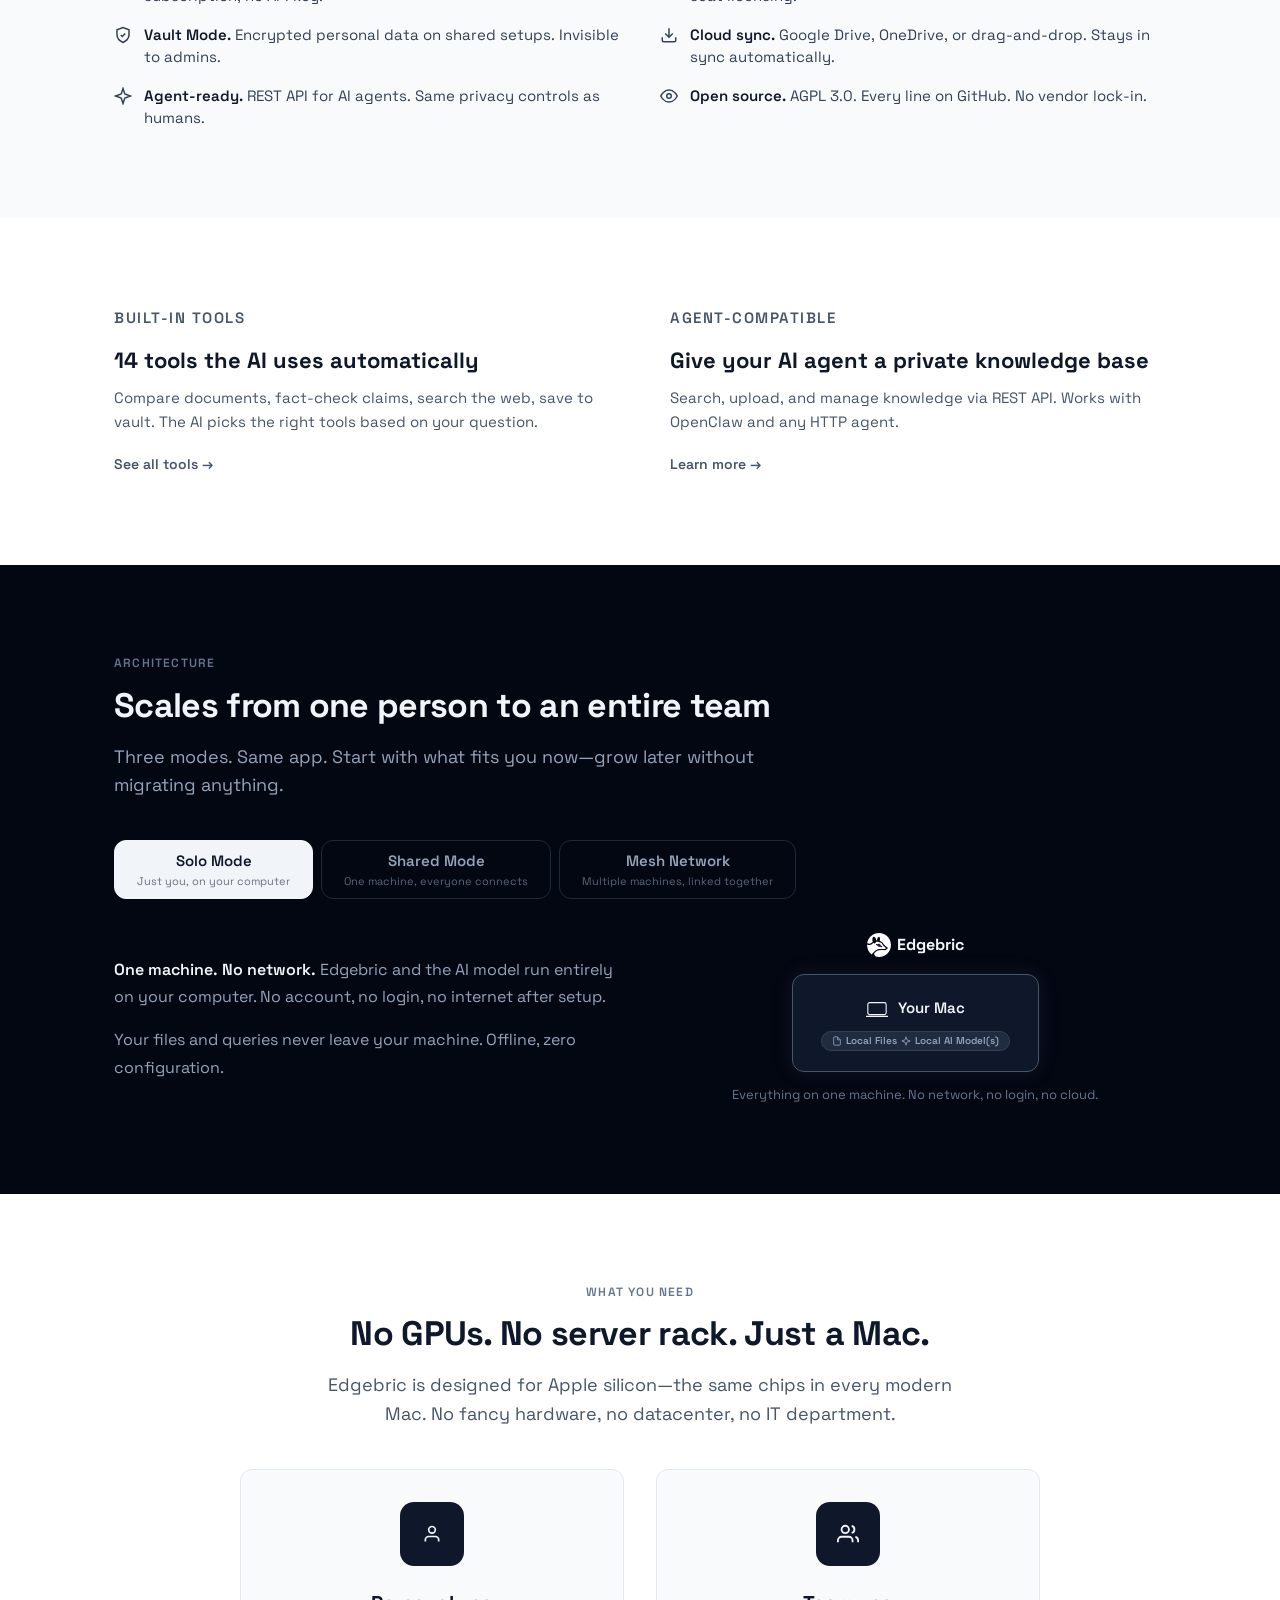
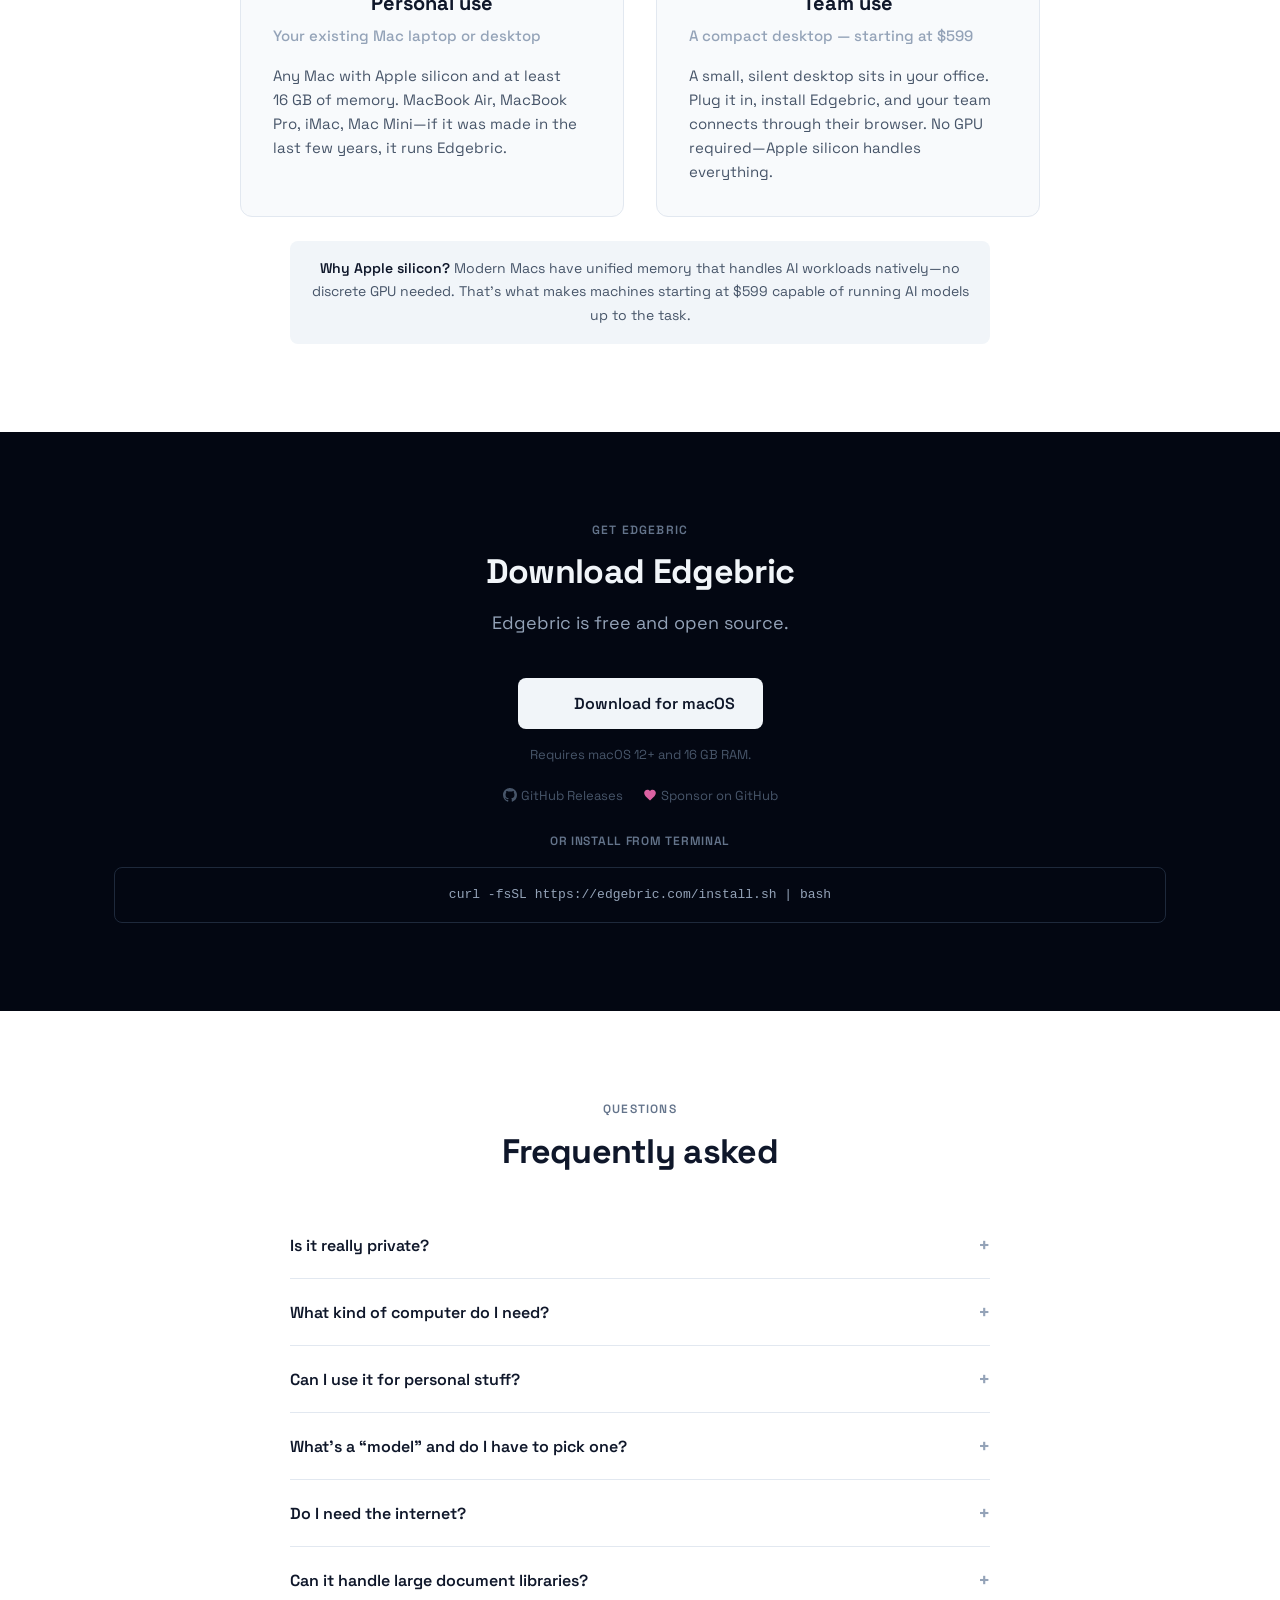
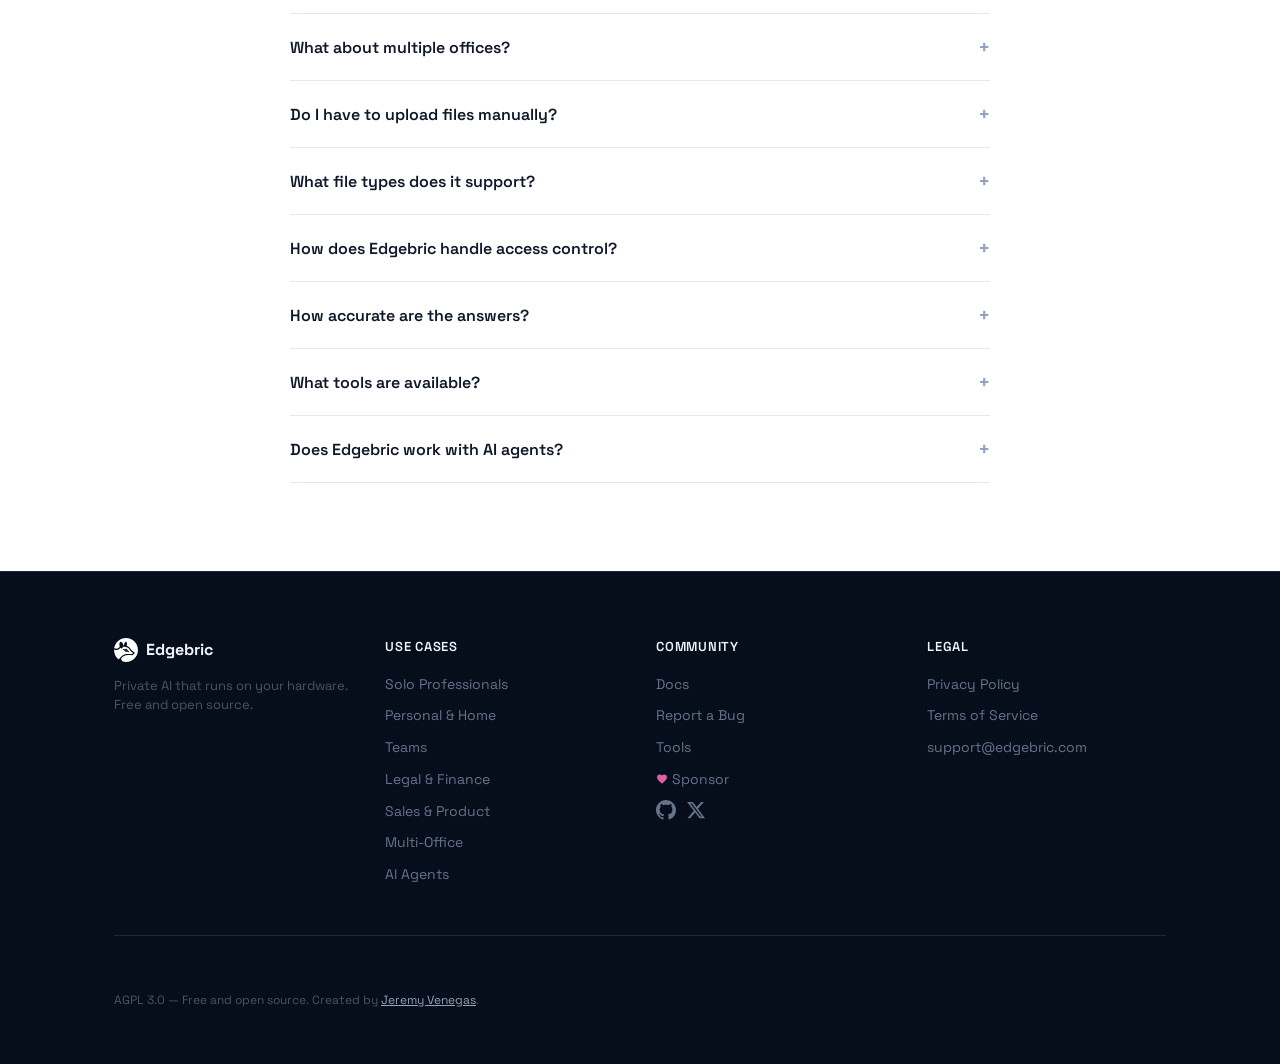
==== commit 6dddd08d: "fix: use dark numbat icon on light backgrounds" ====
--- a/index.html
+++ b/index.html
@@ -90,7 +90,7 @@
       <div class="step">
         <div class="step-visual">
           <div class="step-icons">
-            <img src="assets/cicle-logo-white-black-numbat.svg" alt="" width="40" height="40" class="step-icon-img">
+            <img src="assets/numbat-black.svg" alt="" width="40" height="40" class="step-icon-img">
             <svg width="32" height="24" viewBox="0 0 32 24" fill="none"><path d="M4 12h20" stroke="#94a3b8" stroke-width="1.5"/><path d="M20 7l5 5-5 5" stroke="#94a3b8" stroke-width="1.5" fill="none"/></svg>
             <!-- macOS-style Applications folder -->
             <svg width="44" height="40" viewBox="0 0 44 40" fill="none">
@@ -112,7 +112,7 @@
               <svg width="28" height="28" viewBox="0 0 24 24"><path d="M6 2l6 3.75L6 9.5 0 5.75zm12 0l6 3.75-6 3.75-6-3.75zM0 13.25L6 9.5l6 3.75L6 17zm18-3.75l6 3.75-6 3.75-6-3.75zM6 18.25l6-3.75 6 3.75-6 3.75z" fill="#0061FF"/></svg>
             </div>
             <svg width="32" height="24" viewBox="0 0 32 24" fill="none"><path d="M4 12h20" stroke="#94a3b8" stroke-width="1.5"/><path d="M20 7l5 5-5 5" stroke="#94a3b8" stroke-width="1.5" fill="none"/></svg>
-            <img src="assets/cicle-logo-white-black-numbat.svg" alt="" width="40" height="40" class="step-icon-img">
+            <img src="assets/numbat-black.svg" alt="" width="40" height="40" class="step-icon-img">
           </div>
         </div>
         <h3>2. Add your data</h3>
@@ -489,7 +489,7 @@
     <h2>Download Edgebric</h2>
     <p class="sub muted center-sub">Edgebric is free and open source.</p>
     <div class="dl-row mt2">
-      <a href="#" class="dl-btn" onclick="event.preventDefault();document.getElementById('sponsor-modal').classList.add('open')"><img src="assets/cicle-logo-white-black-numbat.svg" alt="" width="20" height="20" style="vertical-align:-4px;margin-right:8px;display:inline">Download for macOS</a>
+      <a href="#" class="dl-btn" onclick="event.preventDefault();document.getElementById('sponsor-modal').classList.add('open')"><img src="assets/numbat-black.svg" alt="" width="20" height="20" style="vertical-align:-4px;margin-right:8px;display:inline">Download for macOS</a>
     </div>
     <p class="dl-note">Requires macOS 12+ and 16&nbsp;GB RAM.</p>
     <div class="dl-links">
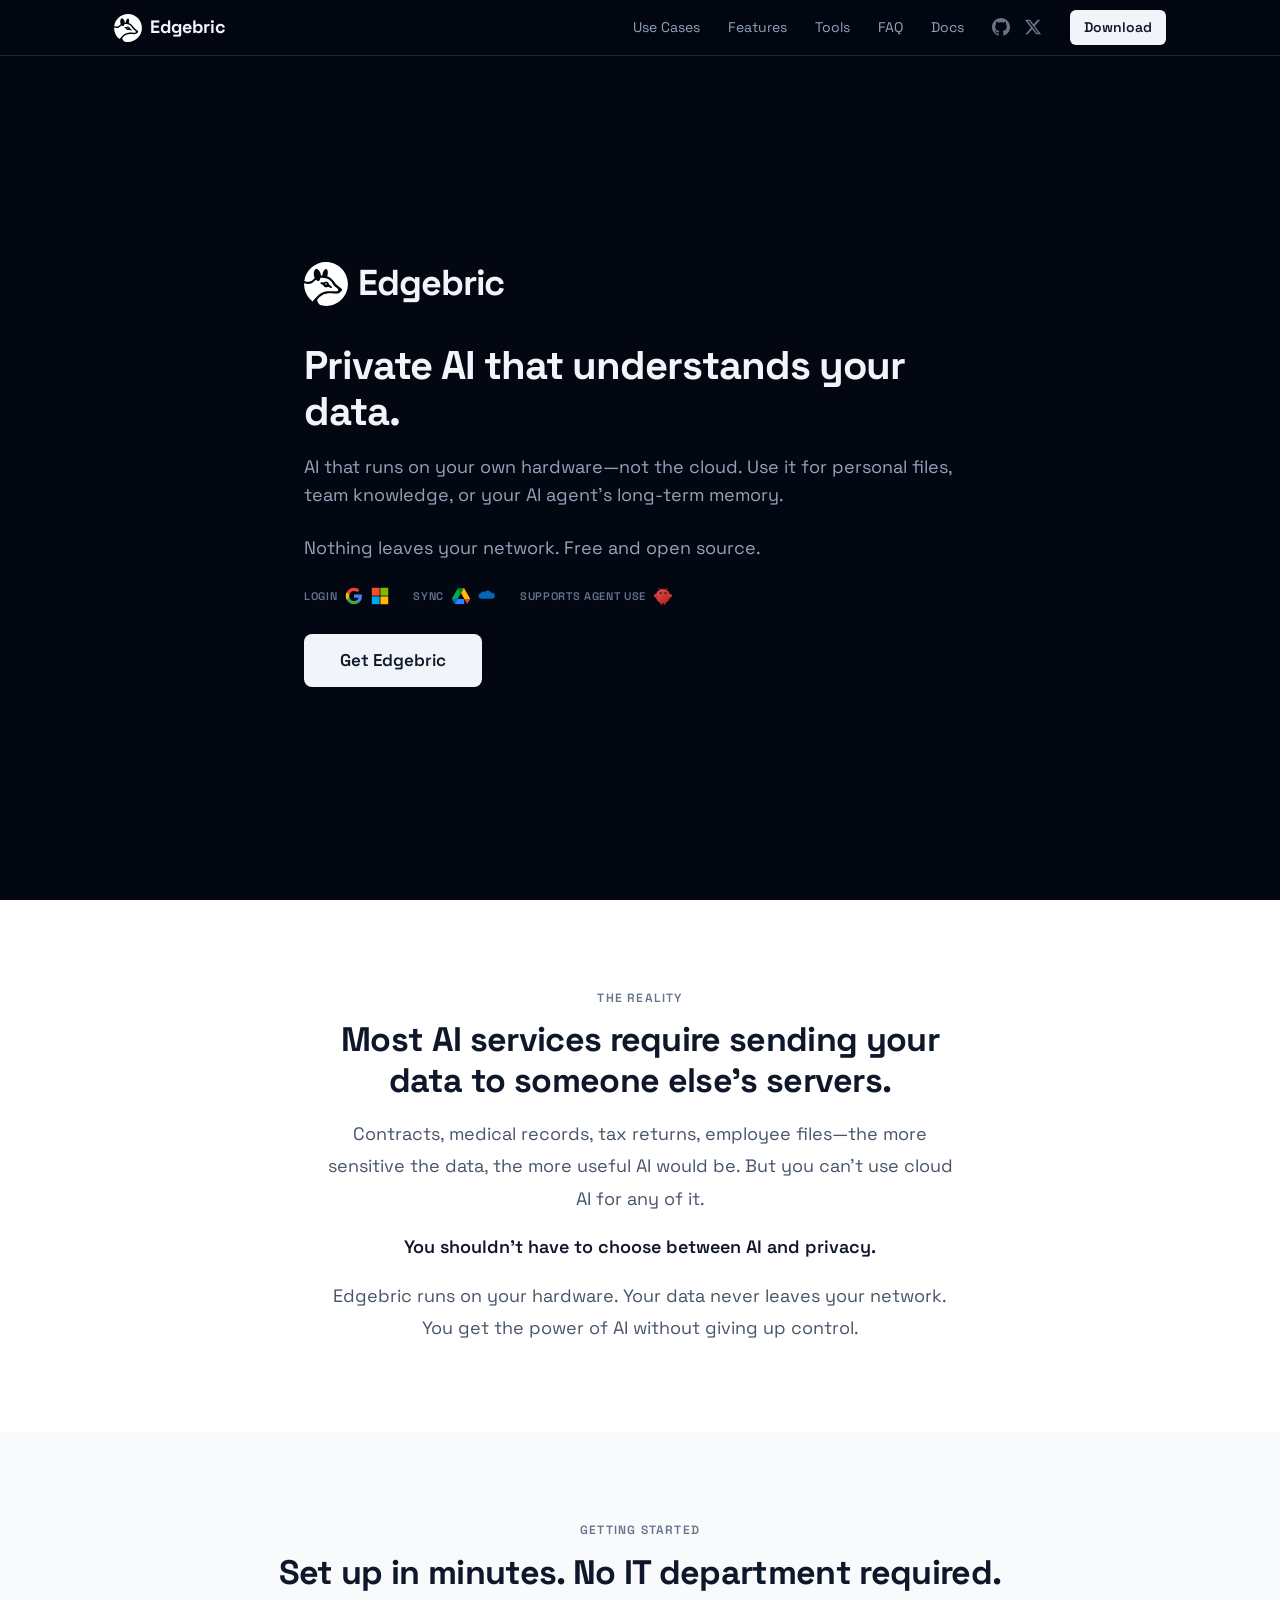
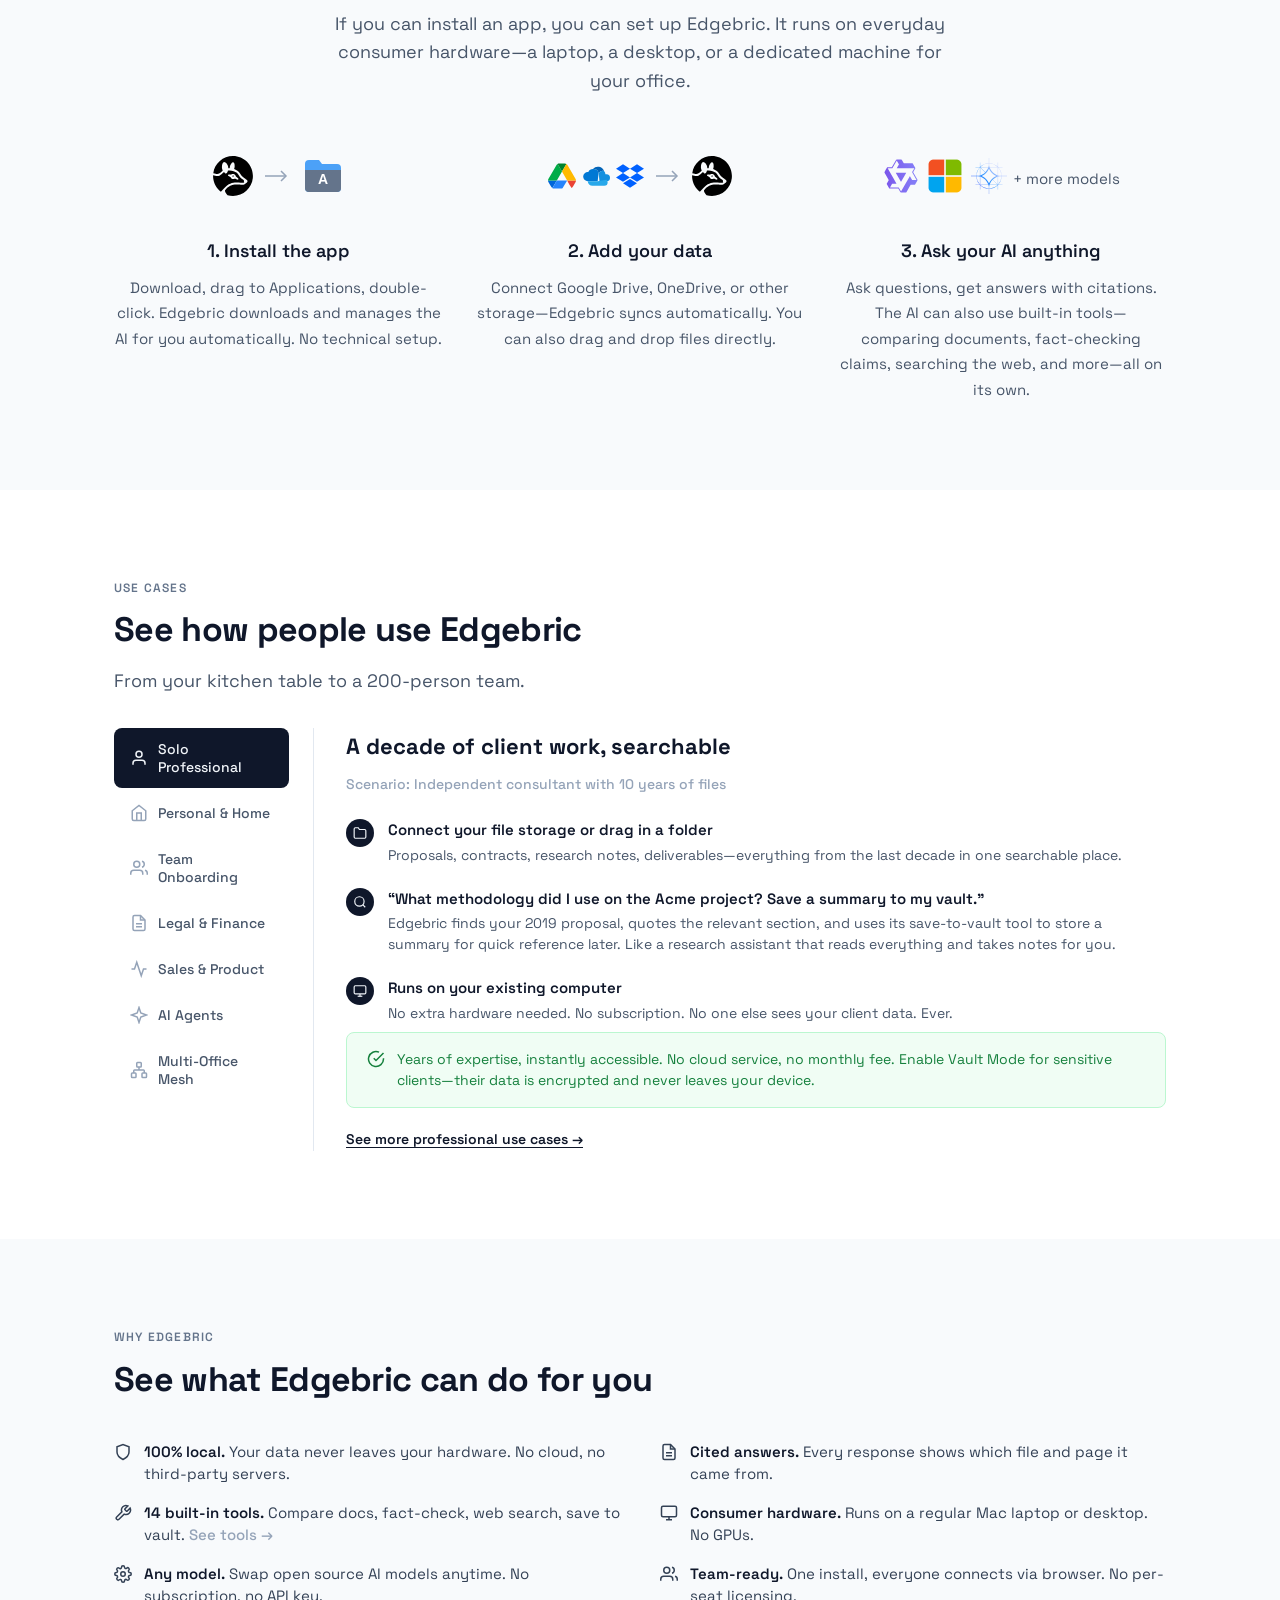
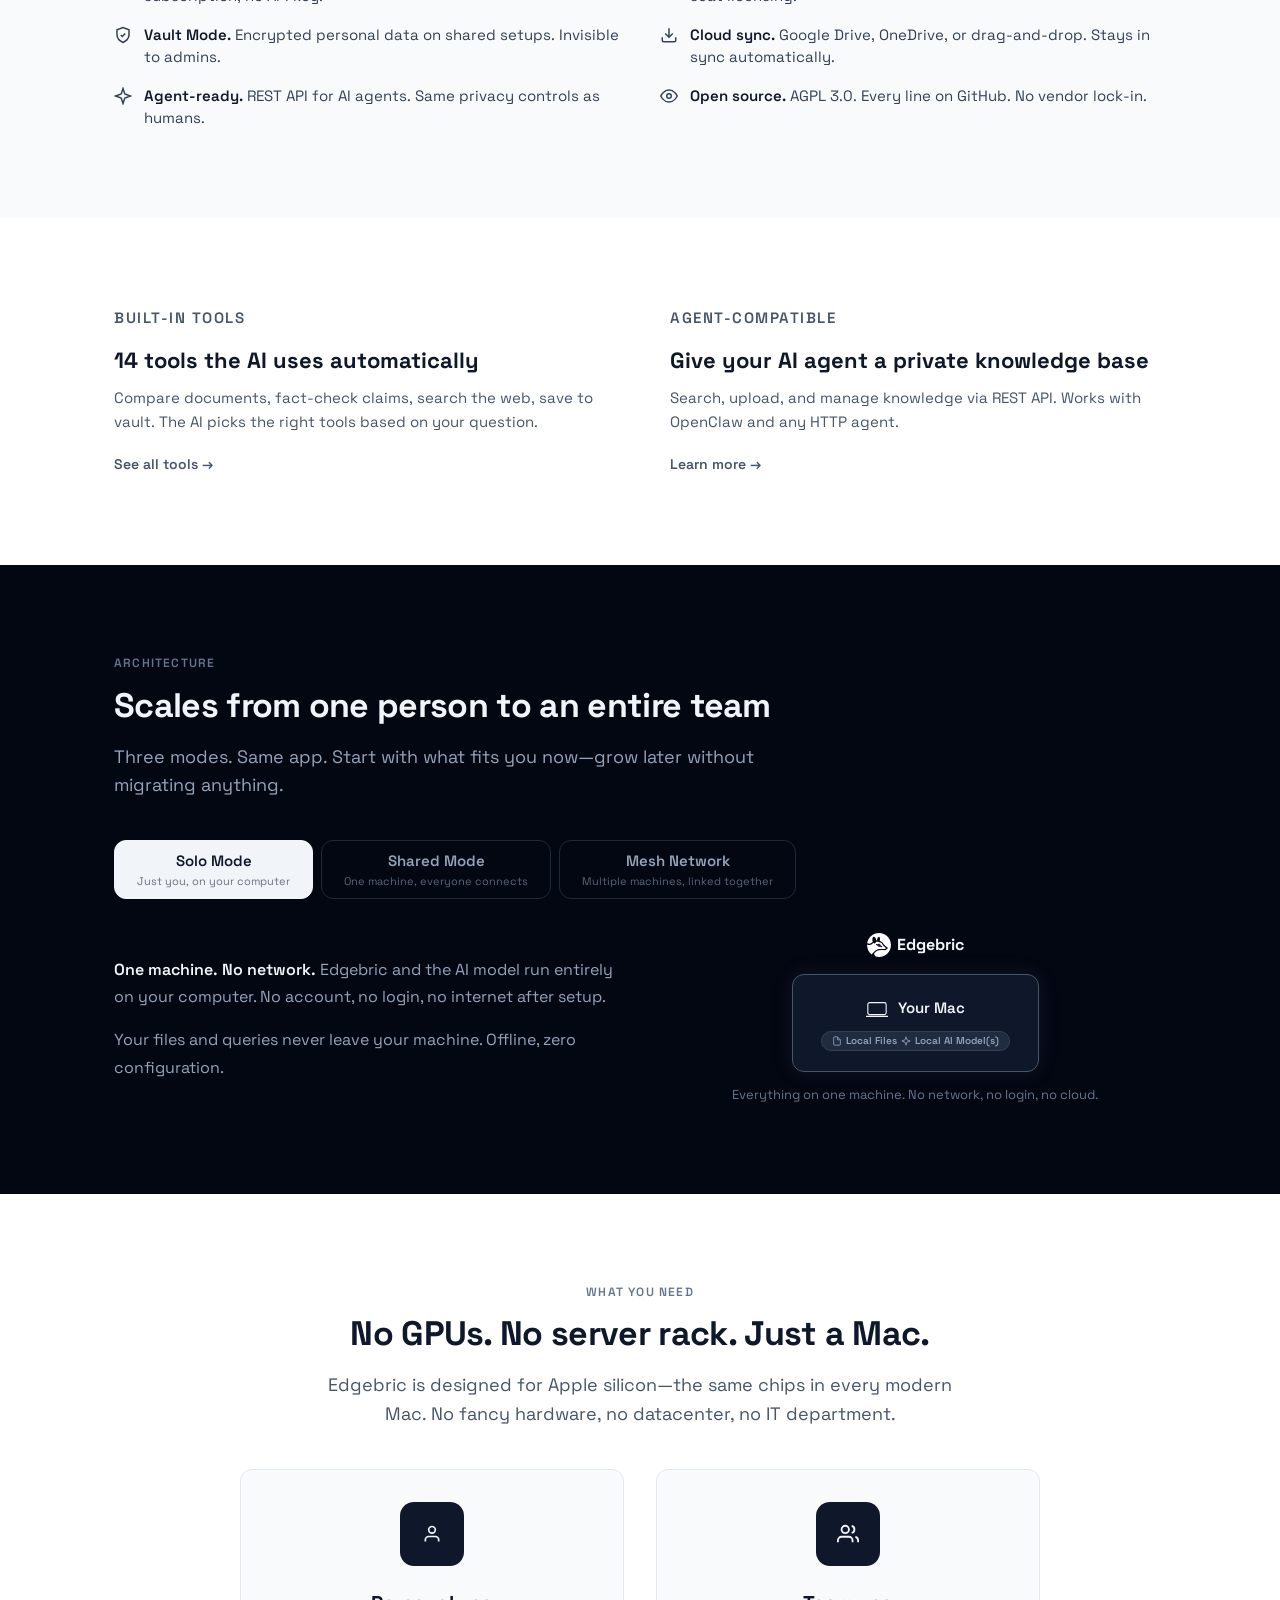
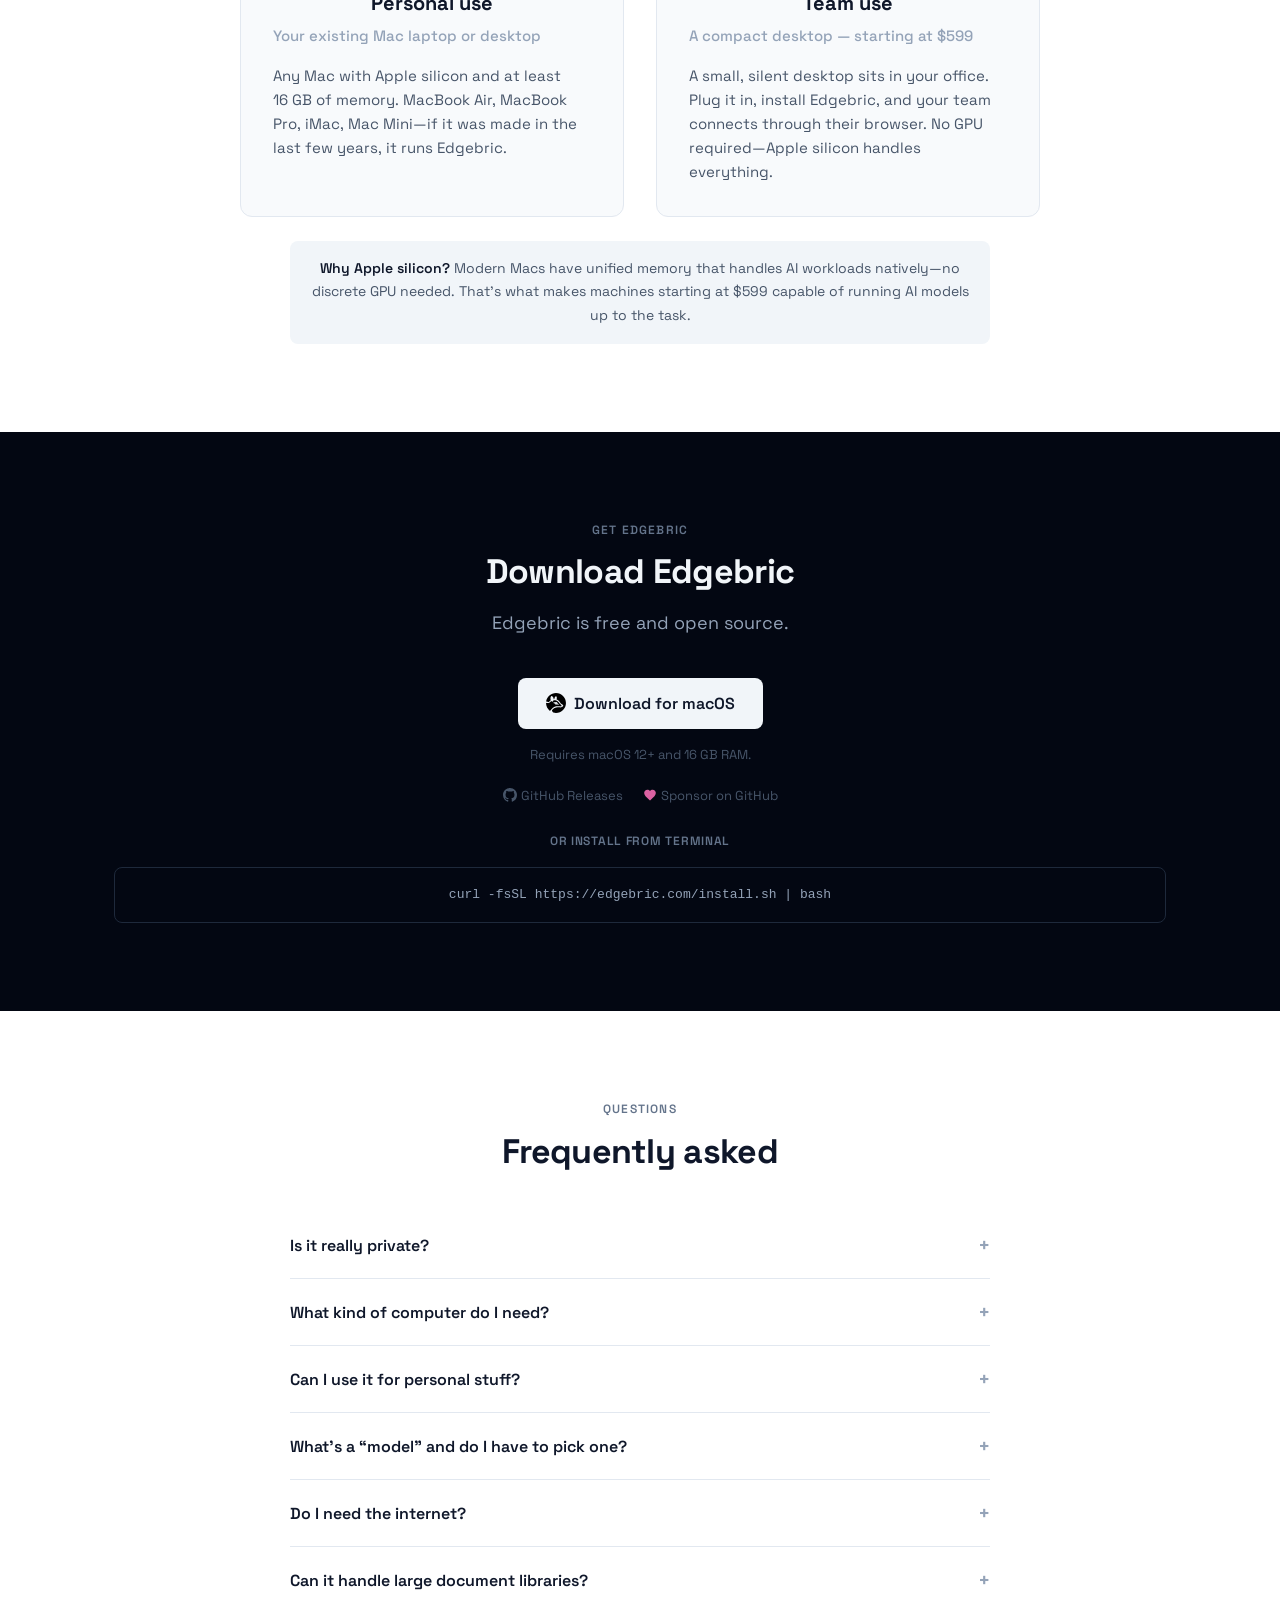
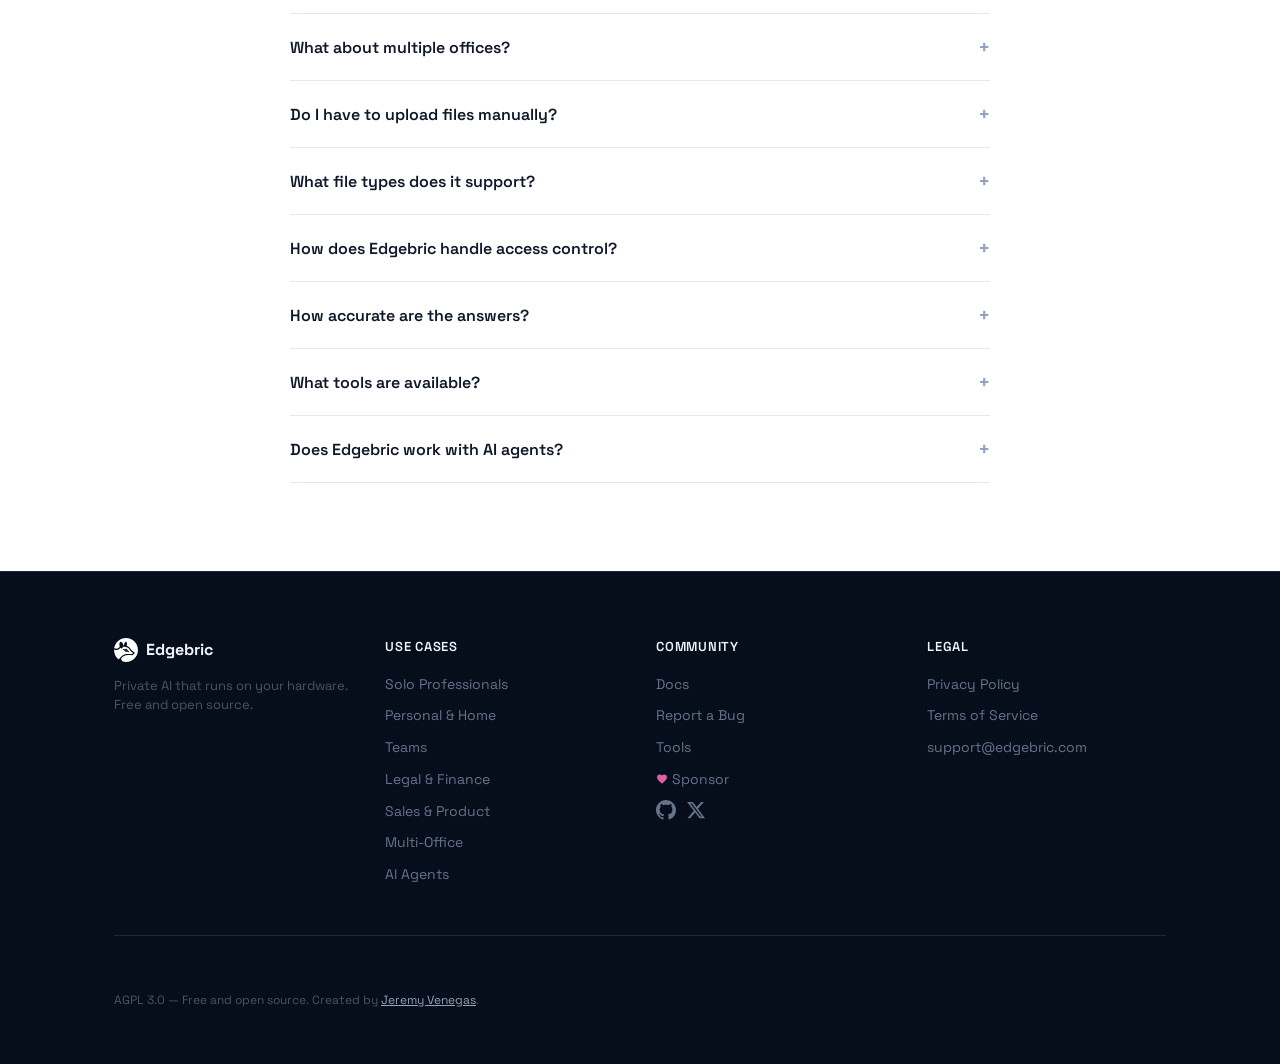
==== commit e0f4693f: "fix: use circle-logo-black on light backgrounds" ====
--- a/index.html
+++ b/index.html
@@ -90,7 +90,7 @@
       <div class="step">
         <div class="step-visual">
           <div class="step-icons">
-            <img src="assets/numbat-black.svg" alt="" width="40" height="40" class="step-icon-img">
+            <img src="assets/circle-logo-black.svg" alt="" width="40" height="40" class="step-icon-img">
             <svg width="32" height="24" viewBox="0 0 32 24" fill="none"><path d="M4 12h20" stroke="#94a3b8" stroke-width="1.5"/><path d="M20 7l5 5-5 5" stroke="#94a3b8" stroke-width="1.5" fill="none"/></svg>
             <!-- macOS-style Applications folder -->
             <svg width="44" height="40" viewBox="0 0 44 40" fill="none">
@@ -112,7 +112,7 @@
               <svg width="28" height="28" viewBox="0 0 24 24"><path d="M6 2l6 3.75L6 9.5 0 5.75zm12 0l6 3.75-6 3.75-6-3.75zM0 13.25L6 9.5l6 3.75L6 17zm18-3.75l6 3.75-6 3.75-6-3.75zM6 18.25l6-3.75 6 3.75-6 3.75z" fill="#0061FF"/></svg>
             </div>
             <svg width="32" height="24" viewBox="0 0 32 24" fill="none"><path d="M4 12h20" stroke="#94a3b8" stroke-width="1.5"/><path d="M20 7l5 5-5 5" stroke="#94a3b8" stroke-width="1.5" fill="none"/></svg>
-            <img src="assets/numbat-black.svg" alt="" width="40" height="40" class="step-icon-img">
+            <img src="assets/circle-logo-black.svg" alt="" width="40" height="40" class="step-icon-img">
           </div>
         </div>
         <h3>2. Add your data</h3>
@@ -489,7 +489,7 @@
     <h2>Download Edgebric</h2>
     <p class="sub muted center-sub">Edgebric is free and open source.</p>
     <div class="dl-row mt2">
-      <a href="#" class="dl-btn" onclick="event.preventDefault();document.getElementById('sponsor-modal').classList.add('open')"><img src="assets/numbat-black.svg" alt="" width="20" height="20" style="vertical-align:-4px;margin-right:8px;display:inline">Download for macOS</a>
+      <a href="#" class="dl-btn" onclick="event.preventDefault();document.getElementById('sponsor-modal').classList.add('open')"><img src="assets/circle-logo-black.svg" alt="" width="20" height="20" style="vertical-align:-4px;margin-right:8px;display:inline">Download for macOS</a>
     </div>
     <p class="dl-note">Requires macOS 12+ and 16&nbsp;GB RAM.</p>
     <div class="dl-links">
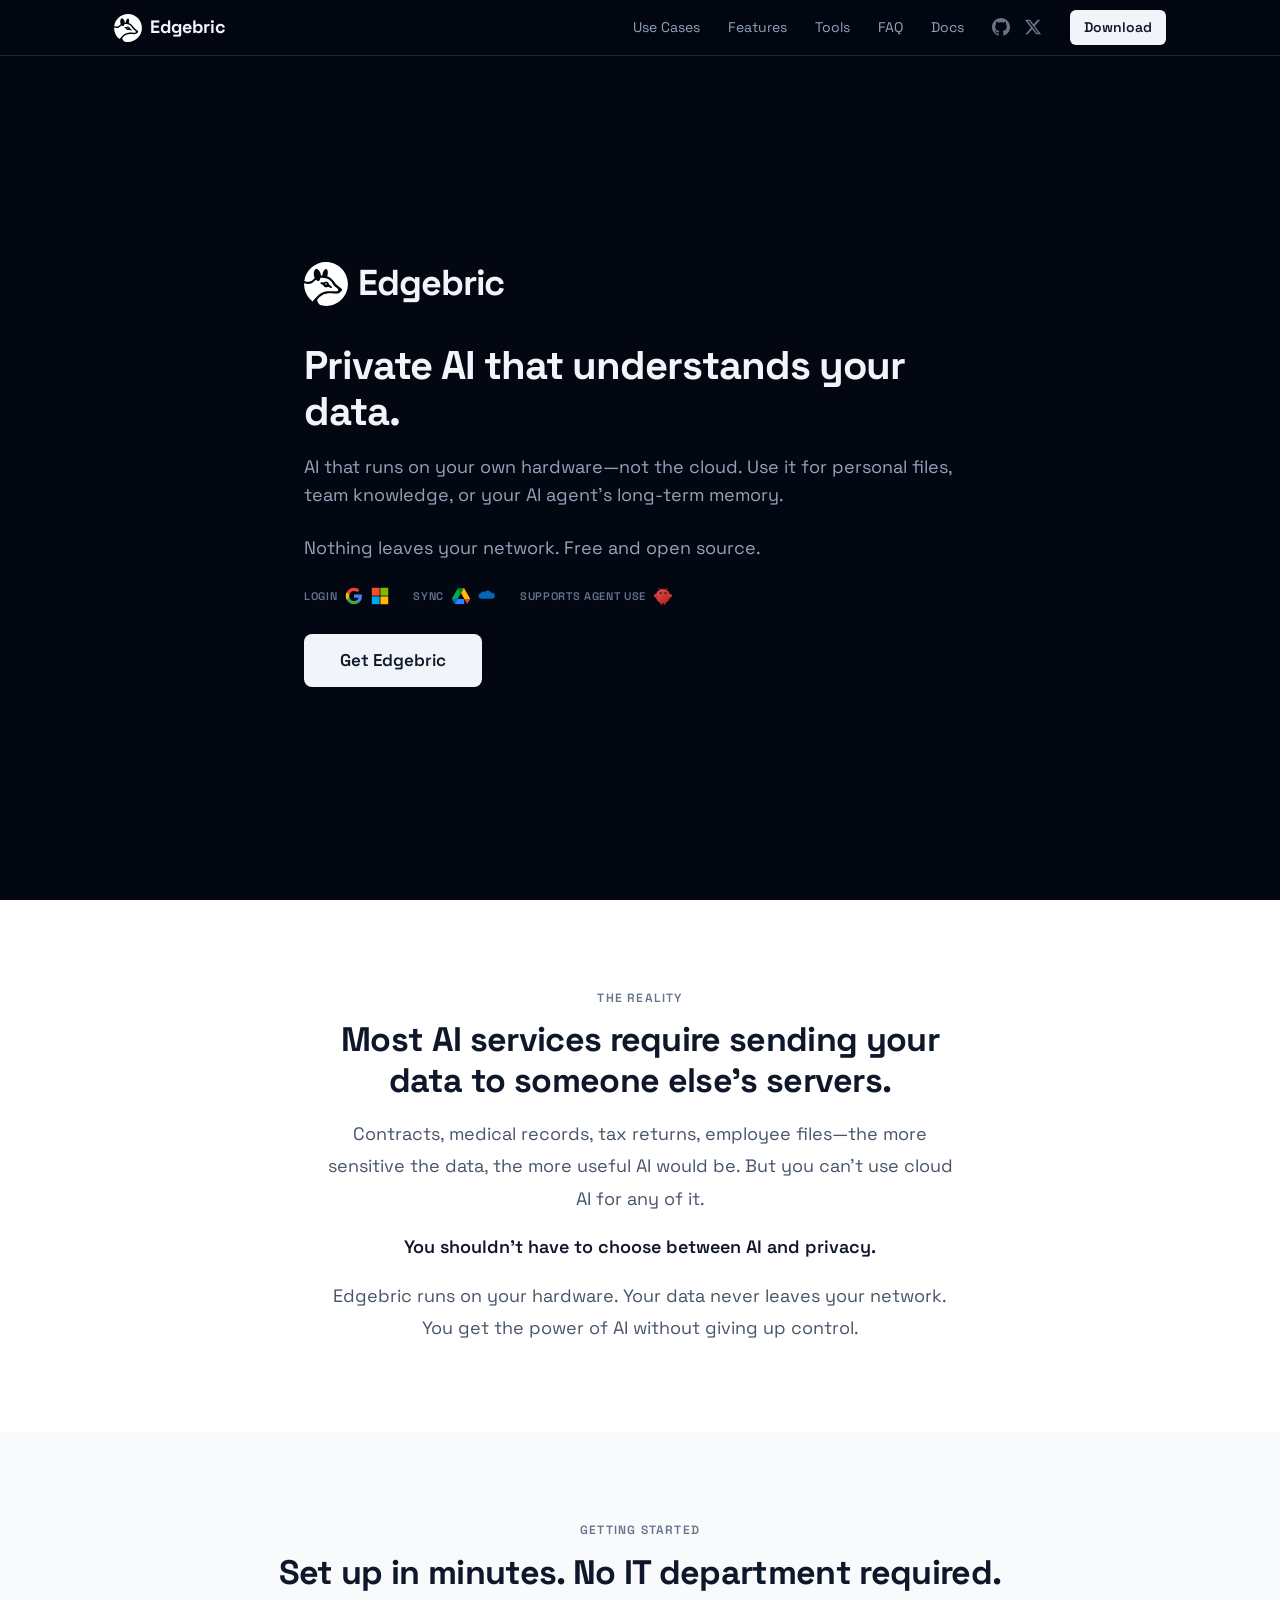
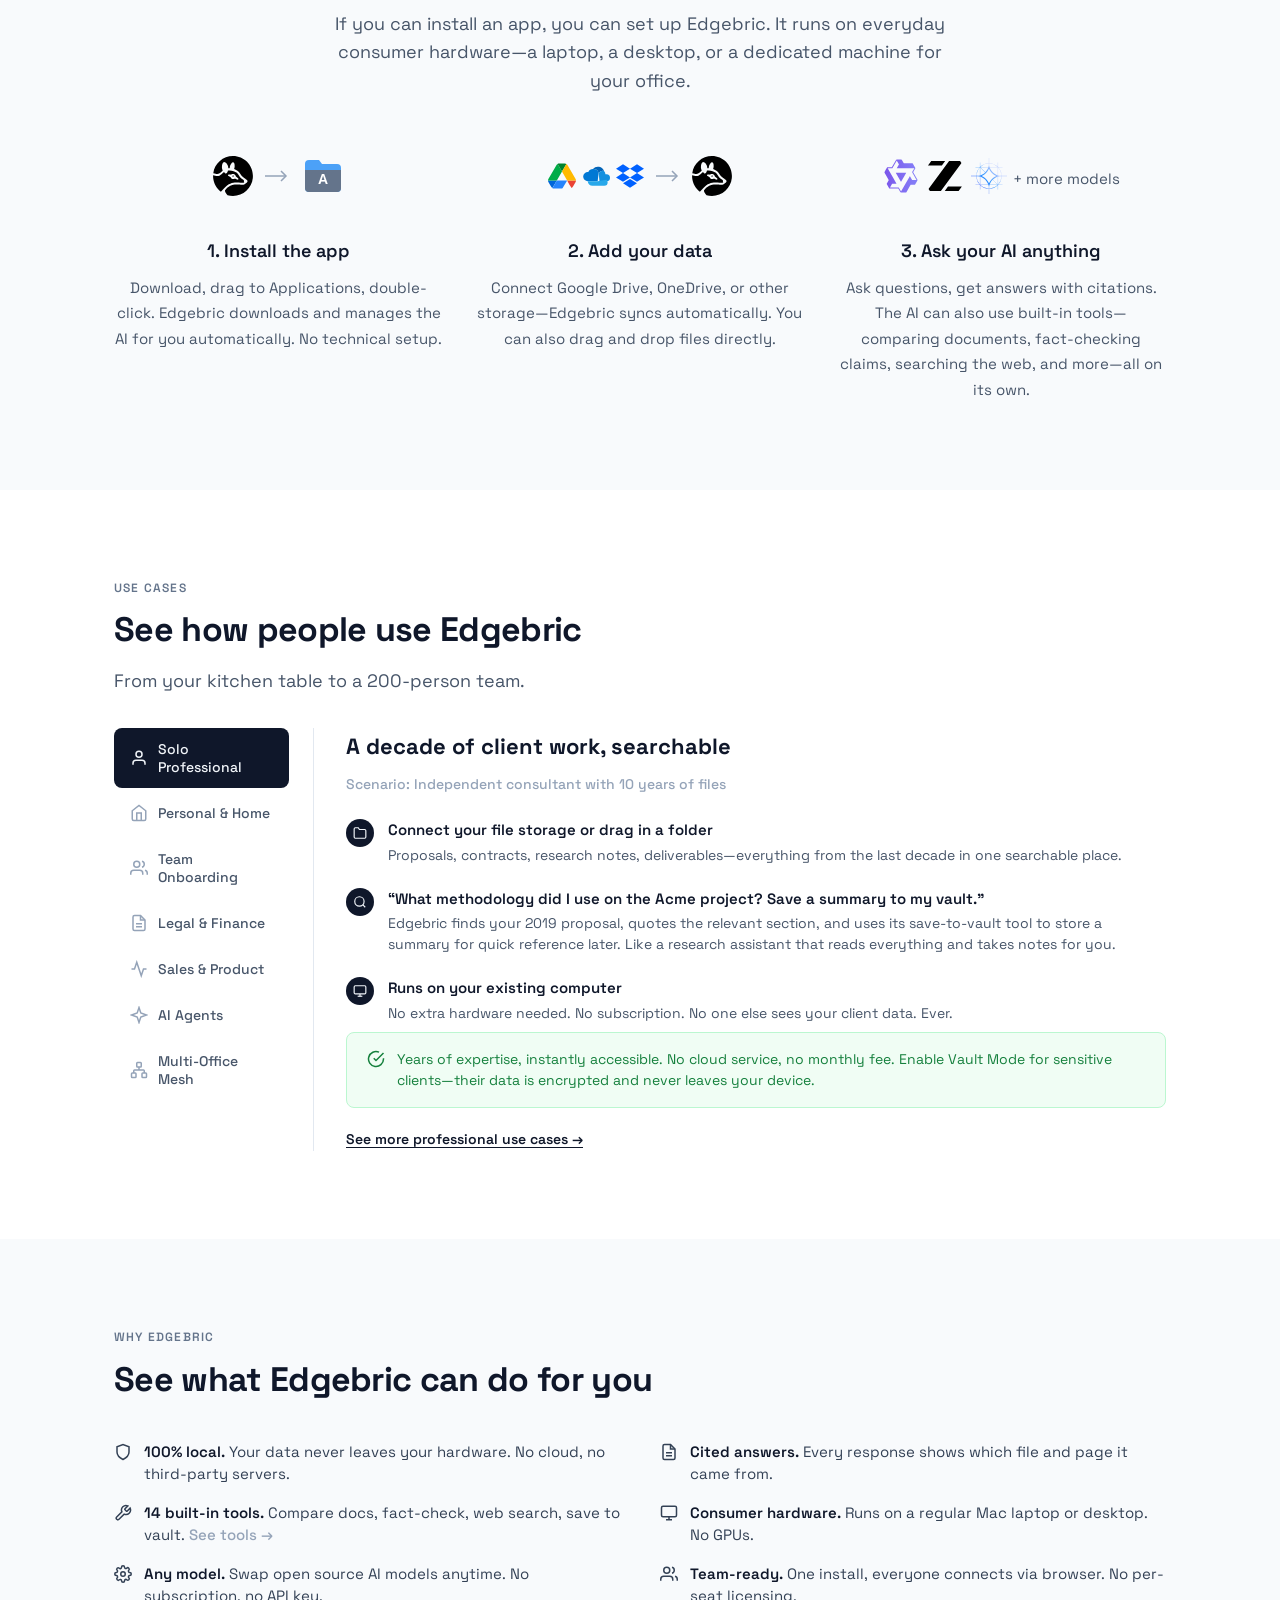
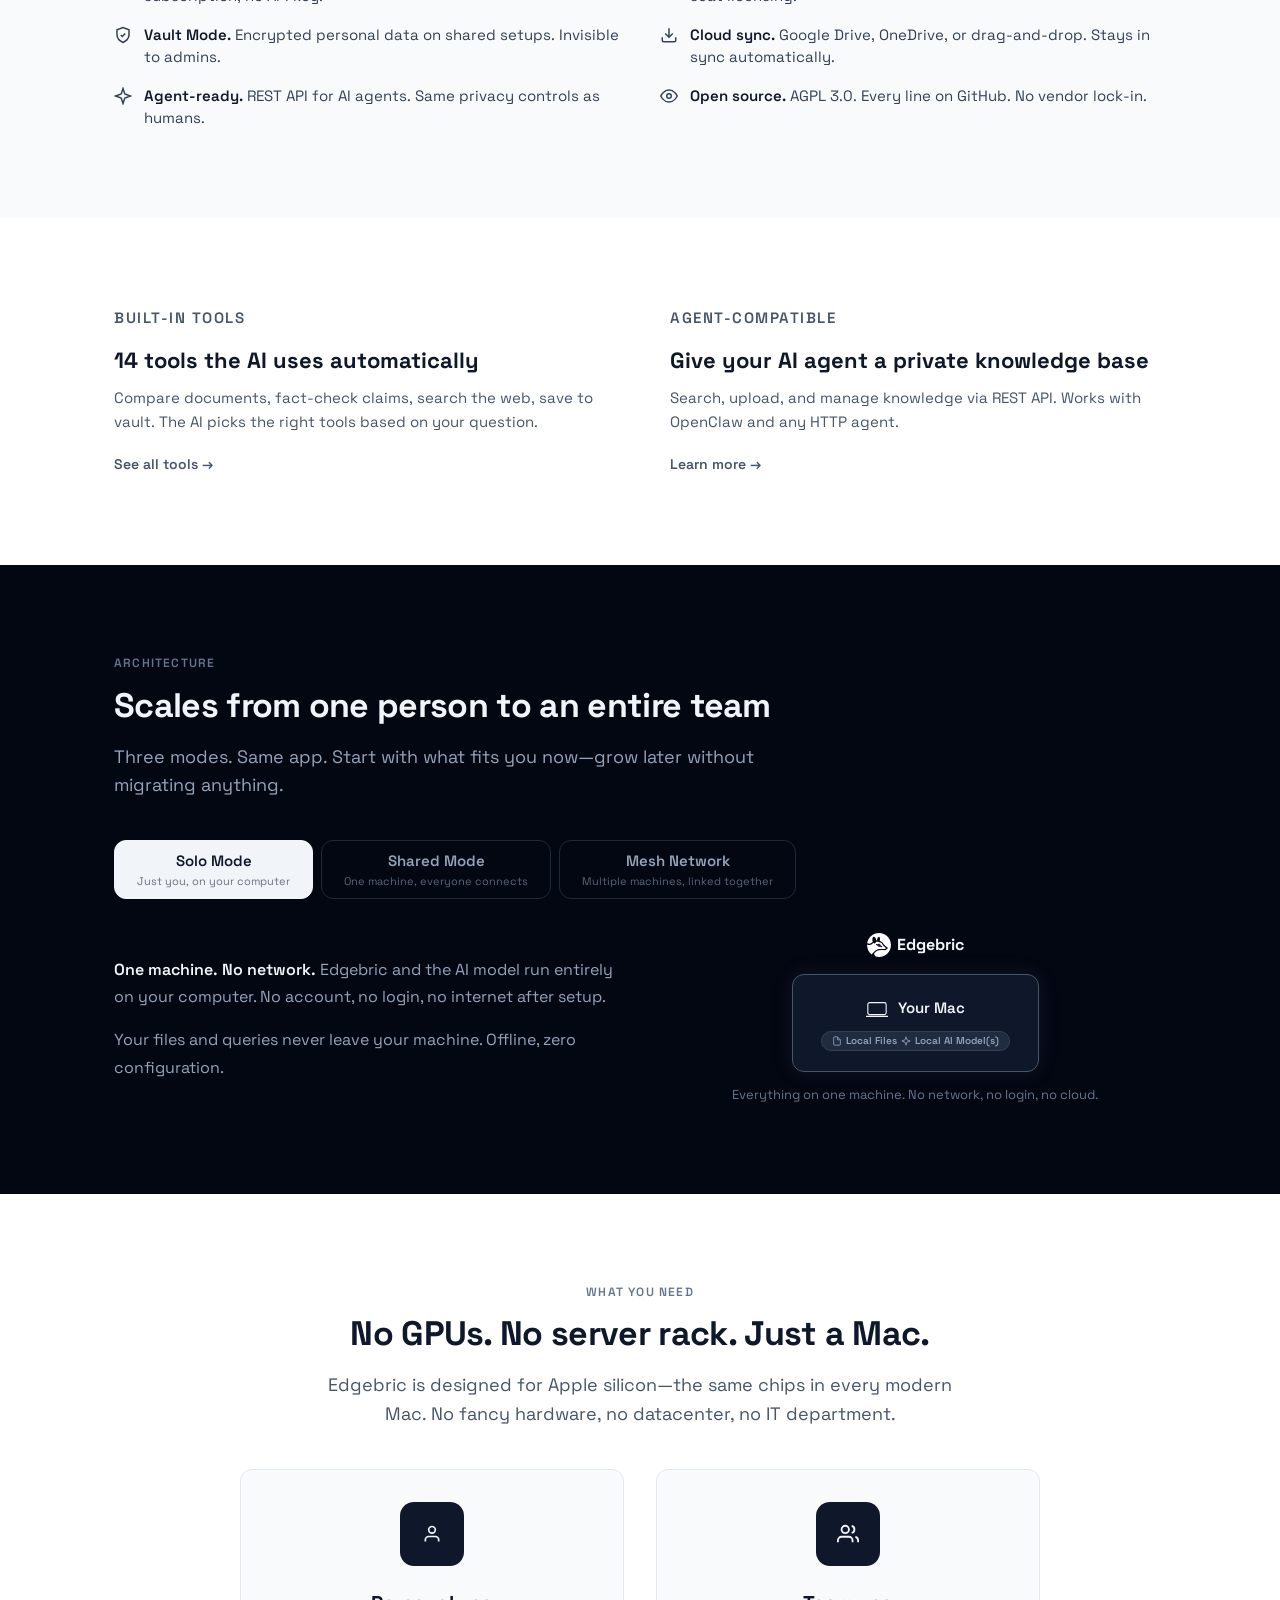
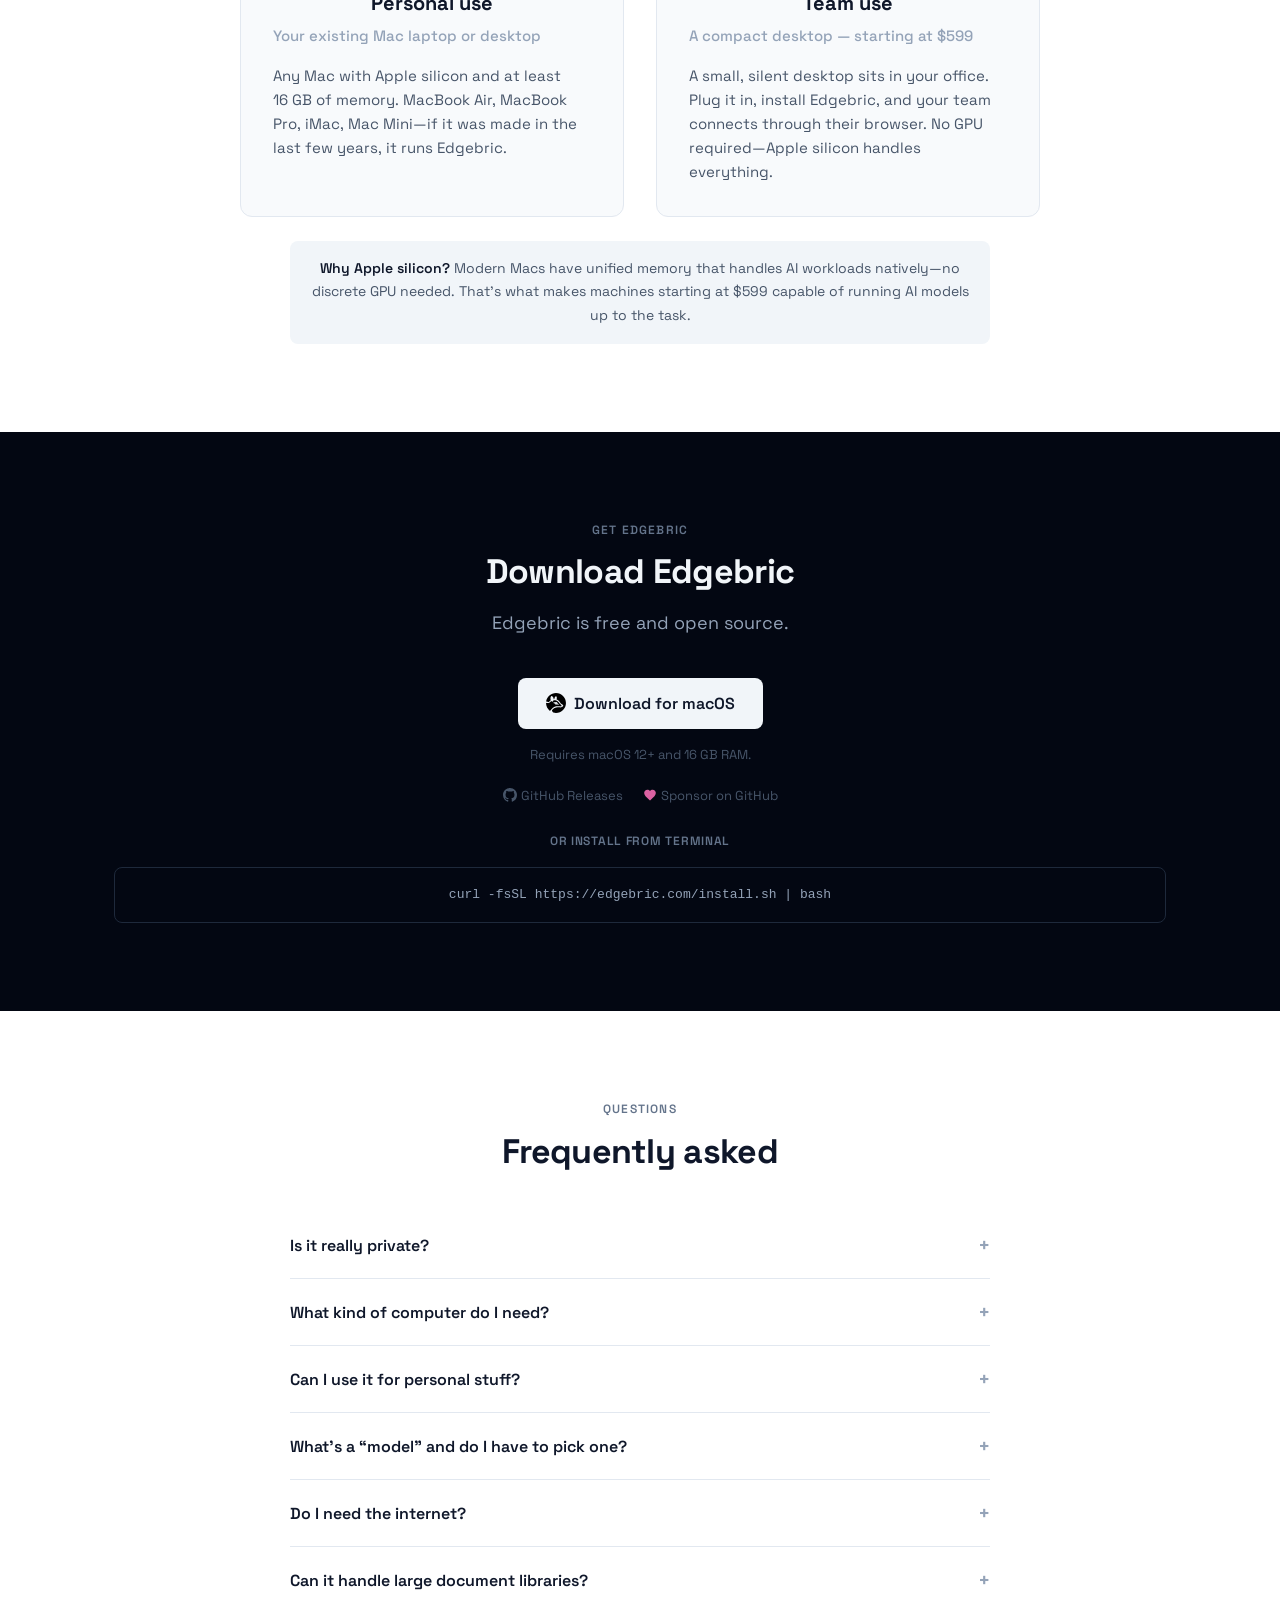
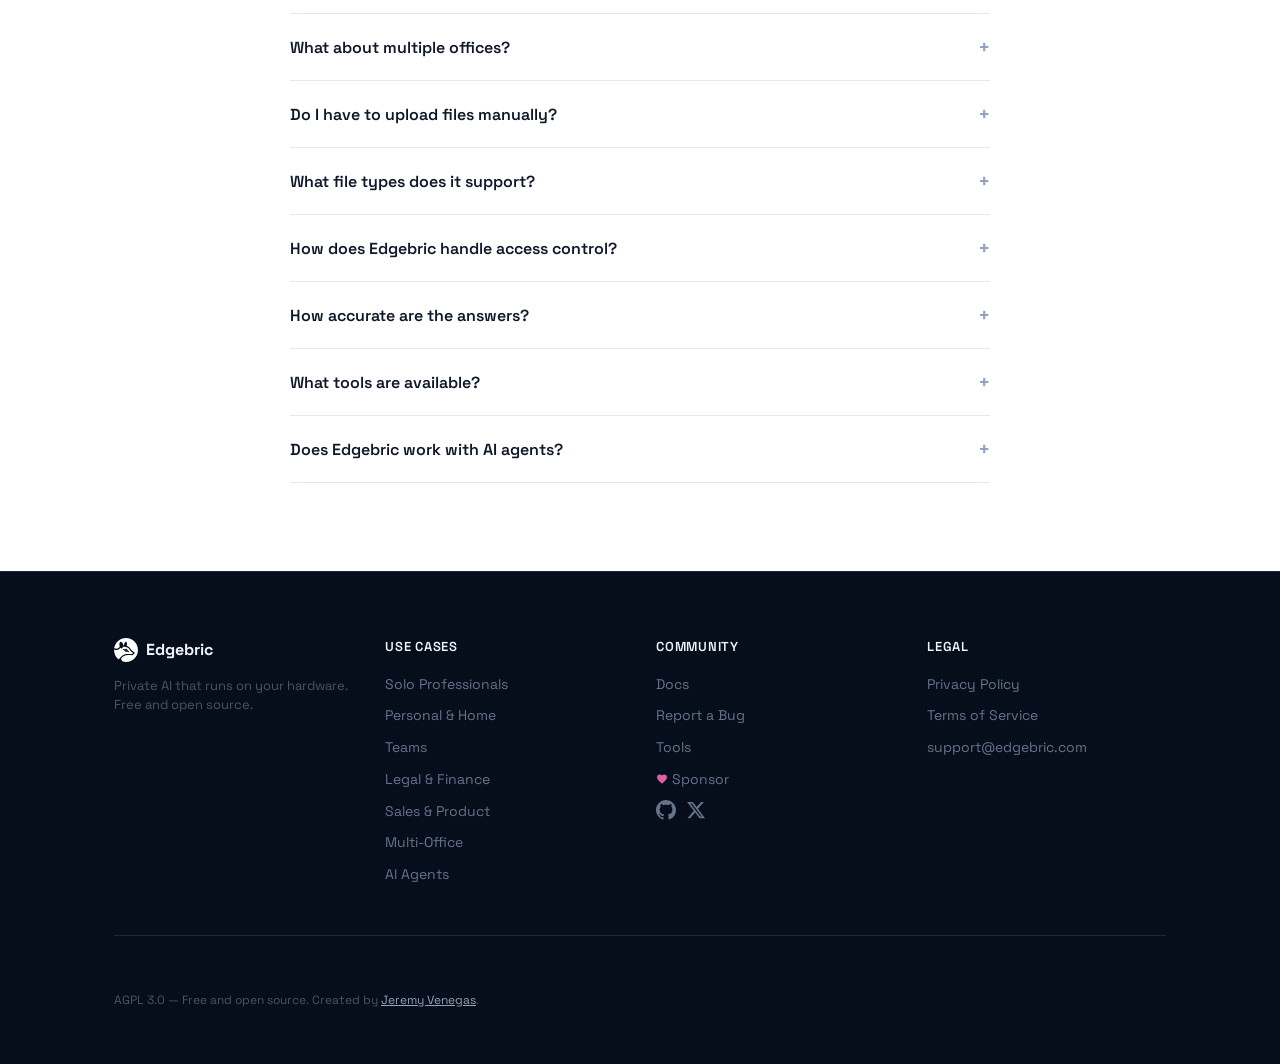
==== commit bb58a939: "replace Microsoft/Phi model logo with Z.ai/GLM across all pages Phi-4 models removed from catalog. Z" ====
--- a/index.html
+++ b/index.html
@@ -122,7 +122,7 @@
         <div class="step-visual">
           <div class="step-icon-row">
             <img src="assets/logos/qwen-color.svg" alt="Qwen" width="36" height="36" class="step-icon-img">
-            <img src="assets/logos/microsoft.svg" alt="Phi" width="36" height="36" class="step-icon-img">
+            <img src="assets/logos/zai.svg" alt="GLM" width="36" height="36" class="step-icon-img">
             <img src="assets/logos/gemma-color.svg" alt="Gemma" width="36" height="36" class="step-icon-img">
           </div>
           <p class="step-more">+ more models</p>
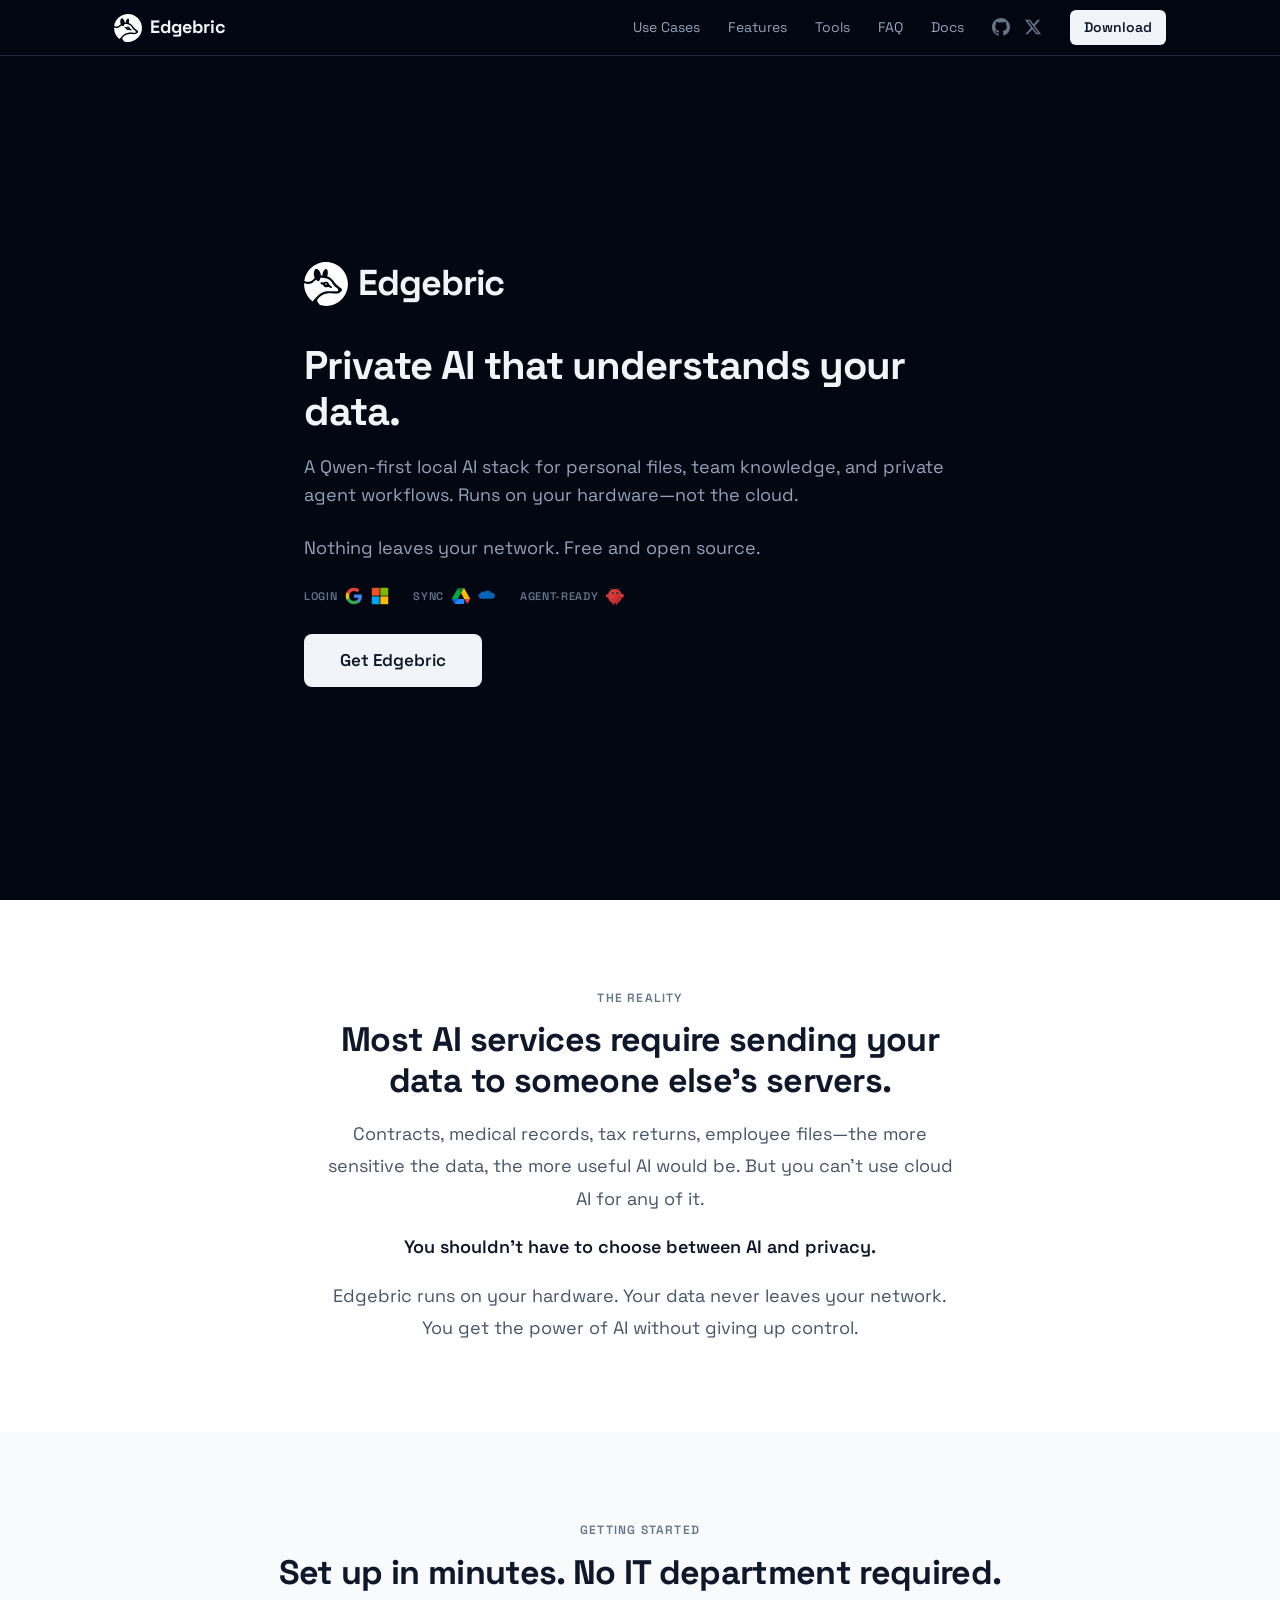
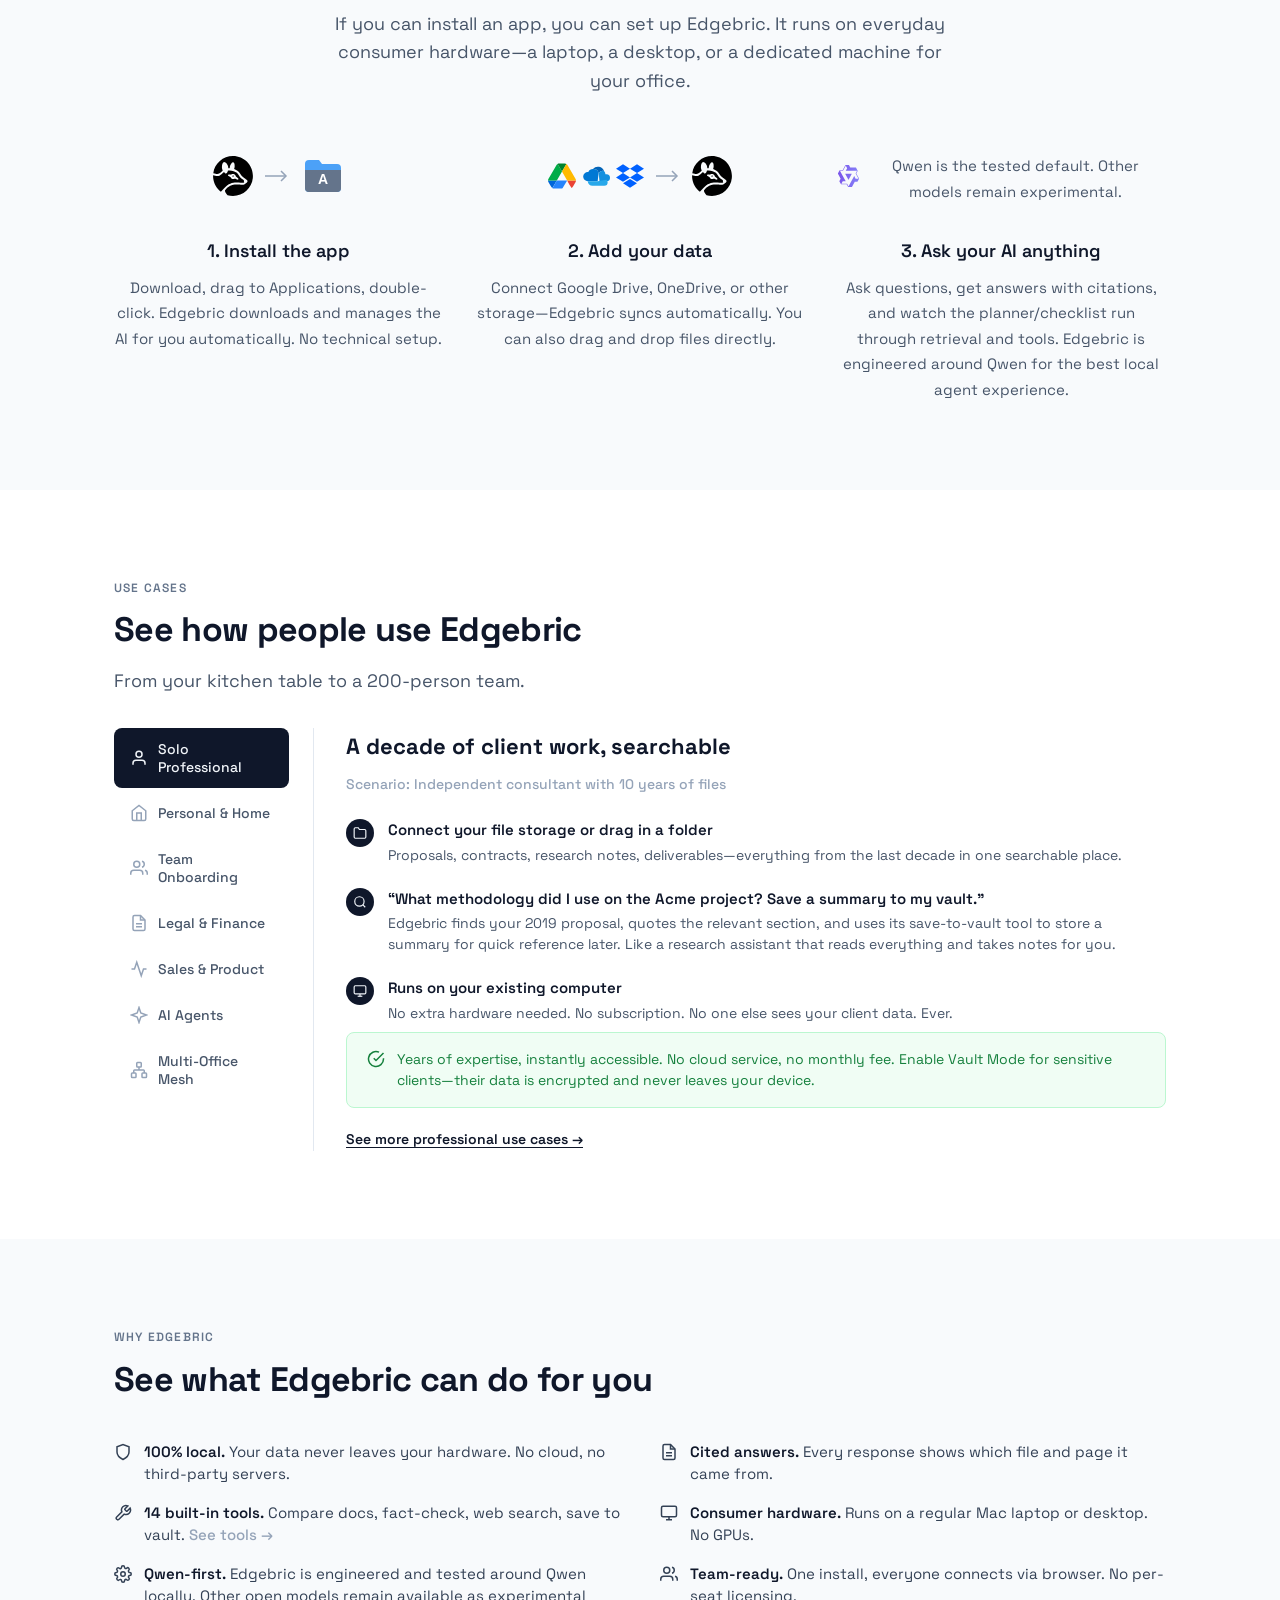
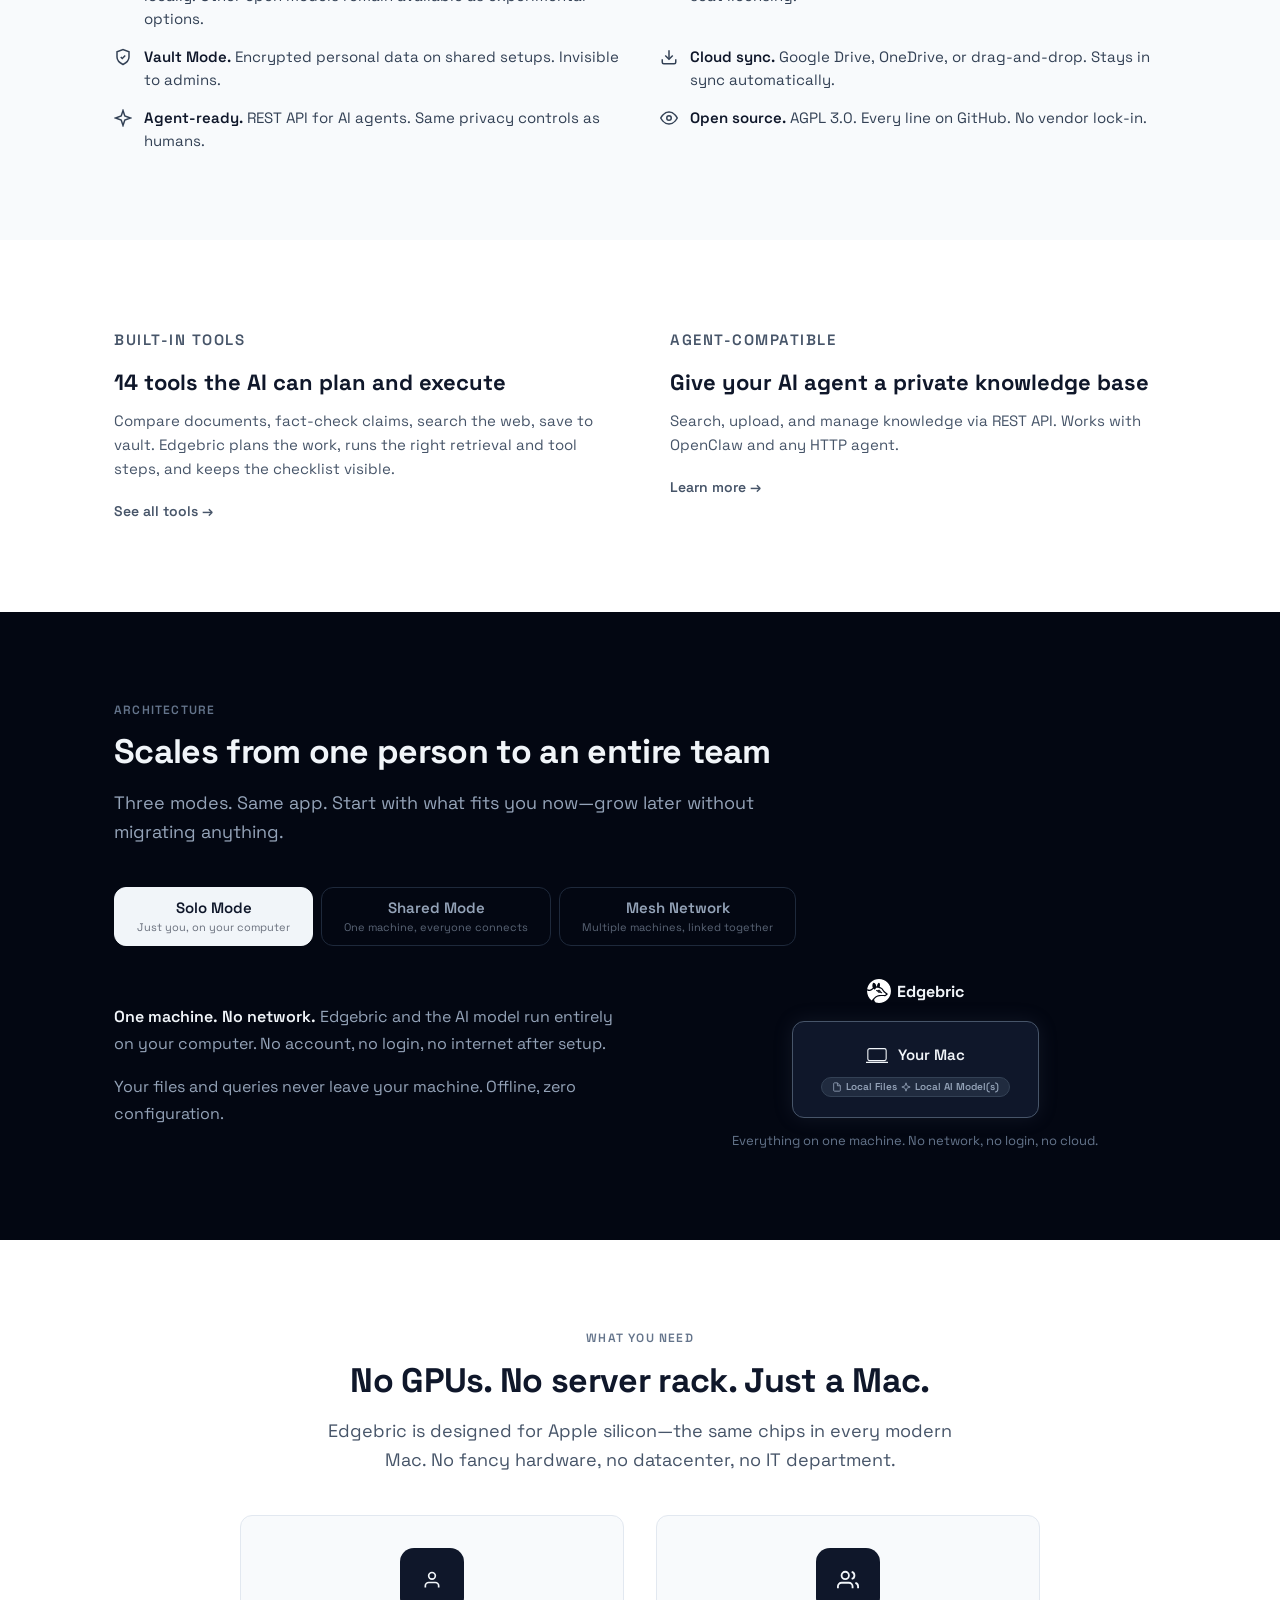
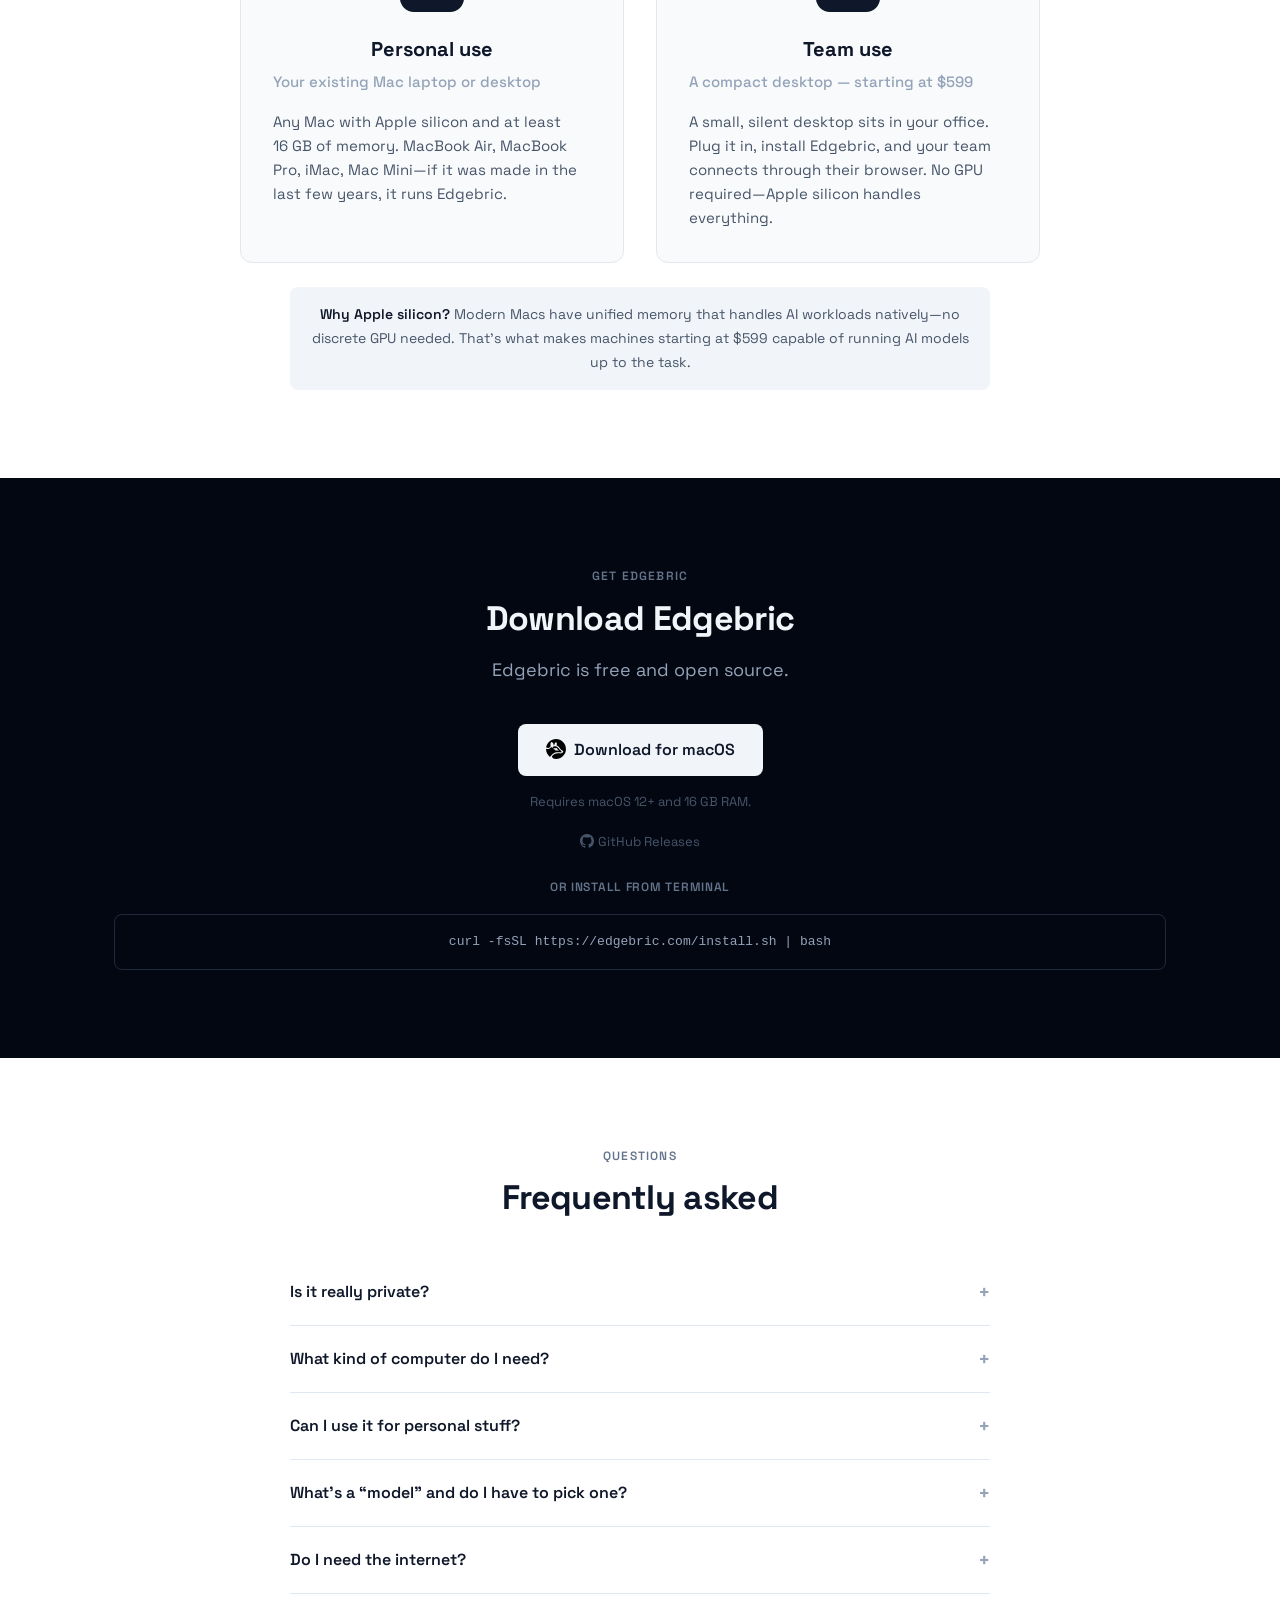
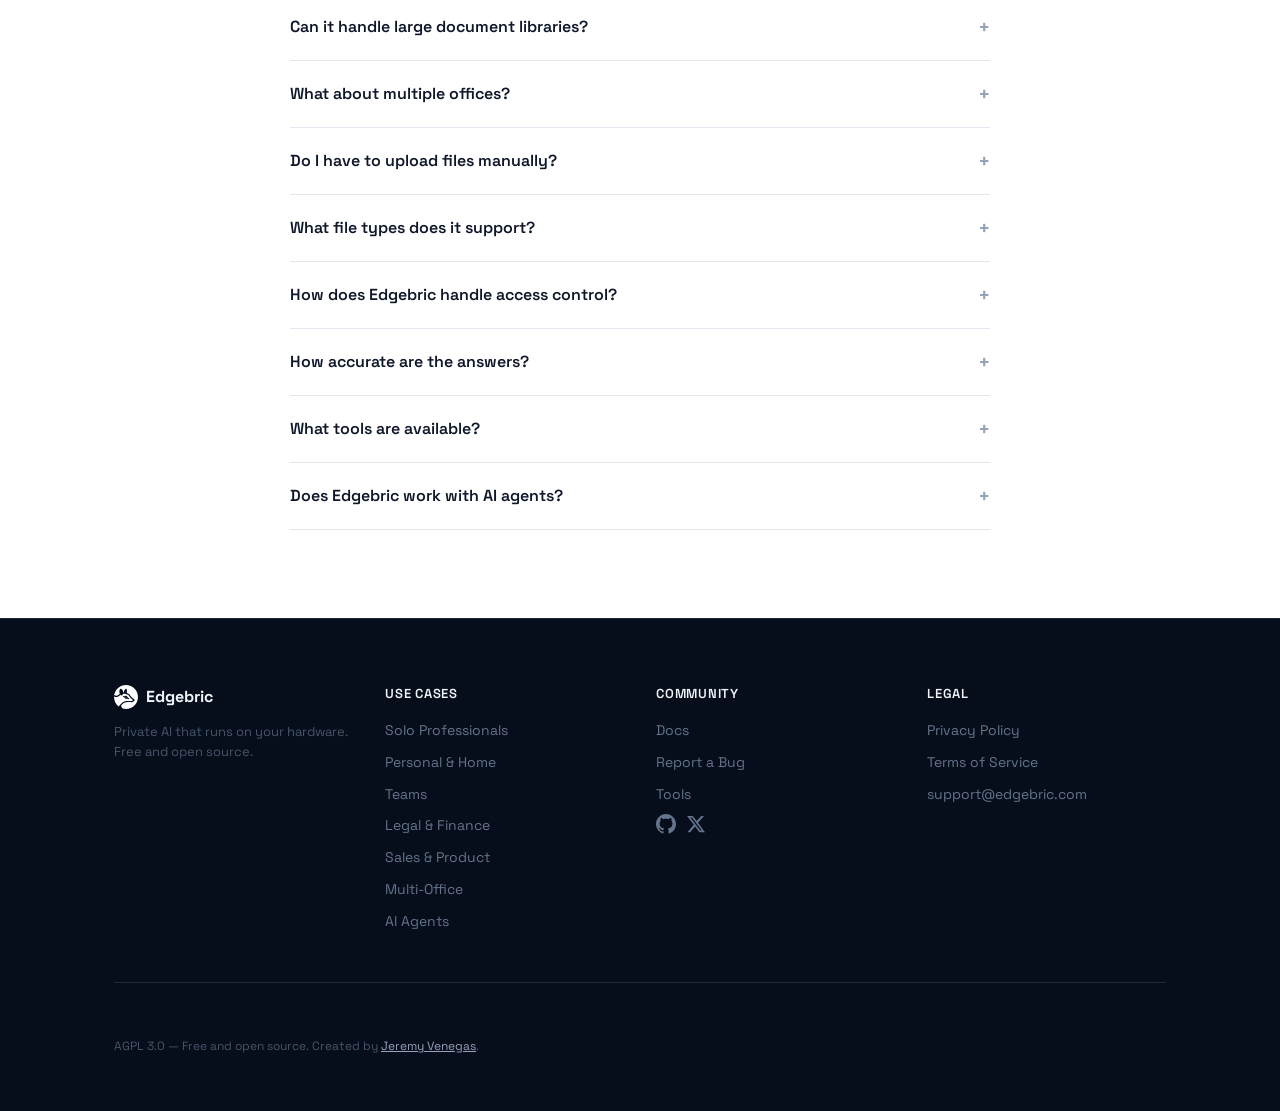
==== commit 6fe52e31: "Finalize website and remove sponsor flows" ====
--- a/index.html
+++ b/index.html
@@ -4,7 +4,7 @@
   <meta charset="UTF-8">
   <meta name="viewport" content="width=device-width, initial-scale=1.0">
   <title>Edgebric — Private AI for Your Data</title>
-  <meta name="description" content="Search all your data with AI. Runs on consumer hardware you already own. Nothing leaves your network.">
+  <meta name="description" content="Qwen-first private AI for your data. Runs on hardware you already own. Nothing leaves your network.">
   <!-- Favicon -->
   <link rel="icon" type="image/svg+xml" href="assets/favicon.svg">
   <link rel="icon" type="image/png" sizes="32x32" href="assets/favicon-32.png">
@@ -12,14 +12,14 @@
   <!-- Open Graph -->
   <meta property="og:type" content="website">
   <meta property="og:title" content="Edgebric — Private AI for Your Data">
-  <meta property="og:description" content="AI that runs on your own hardware. Search your files privately — nothing leaves your network. Free and open source.">
+  <meta property="og:description" content="Qwen-first AI that runs on your own hardware. Search your files privately without sending them to the cloud.">
   <meta property="og:image" content="https://edgebric.com/assets/og-image.png">
   <meta property="og:url" content="https://edgebric.com">
   <meta property="og:site_name" content="Edgebric">
   <!-- Twitter / X -->
   <meta name="twitter:card" content="summary_large_image">
   <meta name="twitter:title" content="Edgebric — Private AI for Your Data">
-  <meta name="twitter:description" content="AI that runs on your own hardware. Search your files privately — nothing leaves your network. Free and open source.">
+  <meta name="twitter:description" content="Qwen-first AI that runs on your own hardware. Search your files privately without sending them to the cloud.">
   <meta name="twitter:image" content="https://edgebric.com/assets/og-image.png">
   <link rel="preconnect" href="https://fonts.googleapis.com">
   <link rel="preconnect" href="https://fonts.gstatic.com" crossorigin>
@@ -40,7 +40,7 @@
         <span>Edgebric</span>
       </div>
       <h1>Private AI that understands your data.</h1>
-      <p class="hero-sub">AI that runs on your own hardware&mdash;not the cloud. Use it for personal files, team knowledge, or your AI agent&rsquo;s long-term memory.</p>
+      <p class="hero-sub">A Qwen-first local AI stack for personal files, team knowledge, and private agent workflows. Runs on your hardware&mdash;not the cloud.</p>
       <p class="hero-sub" style="margin-top:12px">Nothing leaves your network. Free and open source.</p>
       <div class="hero-integrations">
         <div class="hero-int-group">
@@ -58,7 +58,7 @@
           </div>
         </div>
         <div class="hero-int-group">
-          <span class="hero-int-label">Supports Agent Use</span>
+          <span class="hero-int-label">Agent-ready</span>
           <div class="hero-int-logos">
             <img src="assets/logos/openclaw.svg" alt="OpenClaw" width="18" height="18">
           </div>
@@ -122,13 +122,11 @@
         <div class="step-visual">
           <div class="step-icon-row">
             <img src="assets/logos/qwen-color.svg" alt="Qwen" width="36" height="36" class="step-icon-img">
-            <img src="assets/logos/zai.svg" alt="GLM" width="36" height="36" class="step-icon-img">
-            <img src="assets/logos/gemma-color.svg" alt="Gemma" width="36" height="36" class="step-icon-img">
-          </div>
-          <p class="step-more">+ more models</p>
+          </div>
+          <p class="step-more">Qwen is the tested default. Other models remain experimental.</p>
         </div>
         <h3>3. Ask your AI anything</h3>
-        <p>Ask questions, get answers with citations. The AI can also use built-in tools&mdash;comparing documents, fact-checking claims, searching the web, and more&mdash;all on its own.</p>
+        <p>Ask questions, get answers with citations, and watch the planner/checklist run through retrieval and tools. Edgebric is engineered around Qwen for the best local agent experience.</p>
       </div>
     </div>
   </div>
@@ -253,7 +251,7 @@
             <div class="uc-step-item"><div class="uc-step-ico"><svg width="14" height="14" viewBox="0 0 24 24" fill="none" stroke="currentColor" stroke-width="2"><circle cx="11" cy="11" r="8"/><line x1="21" y1="21" x2="16.65" y2="16.65"/></svg></div><div><h4>&ldquo;What did I read about RAG architectures last week?&rdquo;</h4><p>The agent queries Edgebric&rsquo;s <code>/search</code> endpoint, gets ranked chunks from your saved research, and synthesizes an answer with its own smart model.</p></div></div>
             <div class="uc-step-item"><div class="uc-step-ico"><svg width="14" height="14" viewBox="0 0 24 24" fill="none" stroke="currentColor" stroke-width="2"><path d="M12 22s8-4 8-10V5l-8-3-8 3v7c0 6 8 10 8 10z"/></svg></div><div><h4>Your data never touches the cloud</h4><p>The agent talks to Edgebric over your local network. Documents stay on your hardware. The agent&rsquo;s cloud model never sees your raw files&mdash;only the search results you allow.</p></div></div>
           </div>
-          <div class="uc-highlight"><svg width="18" height="18" viewBox="0 0 24 24" fill="none" stroke="#15803d" stroke-width="2"><path d="M12 2l2.4 7.2L22 12l-7.6 2.8L12 22l-2.4-7.2L2 12l7.6-2.8z"/></svg><p>Your agent gets persistent, private knowledge. Search, upload, and manage&mdash;all via a simple REST API with scoped access control.</p></div>
+          <div class="uc-highlight"><svg width="18" height="18" viewBox="0 0 24 24" fill="none" stroke="#15803d" stroke-width="2"><path d="M12 2l2.4 7.2L22 12l-7.6 2.8L12 22l-2.4-7.2L2 12l7.6-2.8z"/></svg><p>Your agent gets persistent, private knowledge. The strongest current path is Edgebric's Qwen-first local stack, with scoped search and upload access over a simple REST API.</p></div>
           <p class="uc-more"><a href="use-cases/agents.html">Learn more about agent integration &rarr;</a></p>
         </div>
 
@@ -286,7 +284,7 @@
       </div>
       <div class="feat-item">
         <svg width="18" height="18" viewBox="0 0 24 24" fill="none" stroke="currentColor" stroke-width="2"><circle cx="12" cy="12" r="3"/><path d="M19.4 15a1.65 1.65 0 0 0 .33 1.82l.06.06a2 2 0 0 1-2.83 2.83l-.06-.06a1.65 1.65 0 0 0-1.82-.33 1.65 1.65 0 0 0-1 1.51V21a2 2 0 0 1-4 0v-.09A1.65 1.65 0 0 0 9 19.4a1.65 1.65 0 0 0-1.82.33l-.06.06a2 2 0 0 1-2.83-2.83l.06-.06A1.65 1.65 0 0 0 4.68 15a1.65 1.65 0 0 0-1.51-1H3a2 2 0 0 1 0-4h.09A1.65 1.65 0 0 0 4.6 9a1.65 1.65 0 0 0-.33-1.82l-.06-.06a2 2 0 0 1 2.83-2.83l.06.06A1.65 1.65 0 0 0 9 4.68a1.65 1.65 0 0 0 1-1.51V3a2 2 0 0 1 4 0v.09a1.65 1.65 0 0 0 1 1.51 1.65 1.65 0 0 0 1.82-.33l.06-.06a2 2 0 0 1 2.83 2.83l-.06.06A1.65 1.65 0 0 0 19.4 9a1.65 1.65 0 0 0 1.51 1H21a2 2 0 0 1 0 4h-.09a1.65 1.65 0 0 0-1.51 1z"/></svg>
-        <div><strong>Any model.</strong> Swap open source AI models anytime. No subscription, no API key.</div>
+        <div><strong>Qwen-first.</strong> Edgebric is engineered and tested around Qwen locally. Other open models remain available as experimental options.</div>
       </div>
       <div class="feat-item">
         <svg width="18" height="18" viewBox="0 0 24 24" fill="none" stroke="currentColor" stroke-width="2"><path d="M17 21v-2a4 4 0 0 0-4-4H5a4 4 0 0 0-4 4v2"/><circle cx="9" cy="7" r="4"/><path d="M23 21v-2a4 4 0 0 0-3-3.87"/><path d="M16 3.13a4 4 0 0 1 0 7.75"/></svg>
@@ -318,8 +316,8 @@
     <div class="split-section" id="agents">
       <div class="split-block">
         <p class="label">Built-in tools</p>
-        <h3>14 tools the AI uses automatically</h3>
-        <p>Compare documents, fact-check claims, search the web, save to vault. The AI picks the right tools based on your question.</p>
+        <h3>14 tools the AI can plan and execute</h3>
+        <p>Compare documents, fact-check claims, search the web, save to vault. Edgebric plans the work, runs the right retrieval and tool steps, and keeps the checklist visible.</p>
         <a href="tools.html" class="split-link">See all tools &rarr;</a>
       </div>
       <div class="split-block">
@@ -489,12 +487,11 @@
     <h2>Download Edgebric</h2>
     <p class="sub muted center-sub">Edgebric is free and open source.</p>
     <div class="dl-row mt2">
-      <a href="#" class="dl-btn" onclick="event.preventDefault();document.getElementById('sponsor-modal').classList.add('open')"><img src="assets/circle-logo-black.svg" alt="" width="20" height="20" style="vertical-align:-4px;margin-right:8px;display:inline">Download for macOS</a>
+      <a href="https://github.com/jerv/edgebric/releases/latest" id="dl-macos" class="dl-btn"><img src="assets/circle-logo-black.svg" alt="" width="20" height="20" style="vertical-align:-4px;margin-right:8px;display:inline">Download for macOS</a>
     </div>
     <p class="dl-note">Requires macOS 12+ and 16&nbsp;GB RAM.</p>
     <div class="dl-links">
       <a href="https://github.com/jerv/edgebric/releases"><svg width="14" height="14" viewBox="0 0 24 24" fill="currentColor" style="vertical-align:-2px;margin-right:4px"><path d="M12 0C5.37 0 0 5.37 0 12c0 5.31 3.435 9.795 8.205 11.385.6.105.825-.255.825-.57 0-.285-.015-1.23-.015-2.235-3.015.555-3.795-.735-4.035-1.41-.135-.345-.72-1.41-1.23-1.695-.42-.225-1.02-.78-.015-.795.945-.015 1.62.87 1.845 1.23 1.08 1.815 2.805 1.305 3.495.99.105-.78.42-1.305.765-1.605-2.67-.3-5.46-1.335-5.46-5.925 0-1.305.465-2.385 1.23-3.225-.12-.3-.54-1.53.12-3.18 0 0 1.005-.315 3.3 1.23.96-.27 1.98-.405 3-.405s2.04.135 3 .405c2.295-1.56 3.3-1.23 3.3-1.23.66 1.65.24 2.88.12 3.18.765.84 1.23 1.905 1.23 3.225 0 4.605-2.805 5.625-5.475 5.925.435.375.81 1.095.81 2.22 0 1.605-.015 2.895-.015 3.3 0 .315.225.69.825.57A12.02 12.02 0 0 0 24 12c0-6.63-5.37-12-12-12z"/></svg>GitHub Releases</a>
-      <a href="https://github.com/sponsors/jerv"><svg width="14" height="14" viewBox="0 0 24 24" fill="#db61a2" style="vertical-align:-2px;margin-right:4px"><path d="M12 21.35l-1.45-1.32C5.4 15.36 2 12.28 2 8.5 2 5.42 4.42 3 7.5 3c1.74 0 3.41.81 4.5 2.09C13.09 3.81 14.76 3 16.5 3 19.58 3 22 5.42 22 8.5c0 3.78-3.4 6.86-8.55 11.54L12 21.35z"/></svg>Sponsor on GitHub</a>
     </div>
     <p class="install-label" style="margin-top:24px">Or install from terminal</p>
     <div class="install-code">curl -fsSL https://edgebric.com/install.sh | bash</div>
@@ -518,32 +515,13 @@
       <div class="faq-i"><button class="faq-q">What file types does it support?</button><div class="faq-a">PDFs, Word documents (.docx), plain text files, and Markdown.</div></div>
       <div class="faq-i"><button class="faq-q">How does Edgebric handle access control?</button><div class="faq-a">Each data source has its own permissions. Admins control who can see what. Users sign in with Google or Microsoft, and only see the sources they&rsquo;ve been granted access to. Vault Mode goes further&mdash;encrypted, on-device data that&rsquo;s invisible to everyone else, including admins.</div></div>
       <div class="faq-i"><button class="faq-q">How accurate are the answers?</button><div class="faq-a">Edgebric&rsquo;s answers are grounded in your data. It always shows which file and page the answer came from, so you can verify before acting on it. You can also ask it to fact-check a specific claim&mdash;its cite-check tool searches your documents for supporting or contradicting evidence. Like any AI tool, it can sometimes be wrong&mdash;the citations are there so you can always check.</div></div>
-      <div class="faq-i"><button class="faq-q">What tools are available?</button><div class="faq-a">14 built-in tools: search your knowledge base, compare documents side by side, fact-check claims against your data, find related files, save notes to your personal vault, create and manage data sources, search the web, and read URLs. The AI picks the right tools automatically based on your question. <a href="tools.html" style="color:#94a3b8">See all tools &rarr;</a></div></div>
+      <div class="faq-i"><button class="faq-q">What tools are available?</button><div class="faq-a">14 built-in tools: search your knowledge base, compare documents side by side, fact-check claims against your data, find related files, save notes to your personal vault, create and manage data sources, search the web, and read URLs. Edgebric plans and executes the right retrieval and tool steps for the request, with Qwen as the tested path. <a href="tools.html" style="color:#94a3b8">See all tools &rarr;</a></div></div>
       <div class="faq-i"><button class="faq-q">Does Edgebric work with AI agents?</button><div class="faq-a">Yes. Edgebric has a REST API that any AI agent can use to search, upload, and manage your data. API keys are scoped with per-source access control, so you decide exactly what each agent can see. It works with OpenClaw (available as a ClawHub skill) and any agent that can make HTTP requests. Your data never leaves your hardware, whether a human or an agent is querying it.</div></div>
     </div>
   </div>
 </section>
 
 <div id="site-footer"></div>
-
-<!-- ─── Sponsor Modal ──────────────────────────────────── -->
-<div class="modal-overlay" id="sponsor-modal" onclick="if(event.target===this)this.classList.remove('open')">
-  <div class="modal">
-    <button class="modal-close" onclick="this.closest('.modal-overlay').classList.remove('open')" aria-label="Close">&times;</button>
-    <svg width="32" height="32" viewBox="0 0 24 24" fill="#db61a2" style="display:block;margin:0 auto 16px"><path d="M12 21.35l-1.45-1.32C5.4 15.36 2 12.28 2 8.5 2 5.42 4.42 3 7.5 3c1.74 0 3.41.81 4.5 2.09C13.09 3.81 14.76 3 16.5 3 19.58 3 22 5.42 22 8.5c0 3.78-3.4 6.86-8.55 11.54L12 21.35z"/></svg>
-    <h3>Edgebric is free. Building it isn&rsquo;t.</h3>
-    <p>This project is built and maintained by one person. If Edgebric is useful to you, consider sponsoring to keep development going.</p>
-    <div class="modal-actions">
-      <a href="https://github.com/sponsors/jerv" target="_blank" class="modal-btn-primary">Sponsor on GitHub</a>
-      <div class="modal-skip-label">or just download:</div>
-      <div class="modal-dl-row">
-        <a href="#" id="dl-arm64" class="modal-btn-skip" onclick="document.getElementById('sponsor-modal').classList.remove('open')">Apple Silicon</a>
-        <span class="modal-dl-sep">/</span>
-        <a href="#" id="dl-intel" class="modal-btn-skip" onclick="document.getElementById('sponsor-modal').classList.remove('open')">Intel Mac</a>
-      </div>
-    </div>
-  </div>
-</div>
 
 <script src="js/main.js"></script>
 <script>
@@ -553,13 +531,10 @@
     .then(function(d){
       var assets=d.assets||[];
       var arm64=assets.find(function(a){return /arm64\.dmg$/.test(a.name)});
-      var intel=assets.find(function(a){return /(?<!arm64)\.dmg$/.test(a.name)&&!/arm64/.test(a.name)});
-      if(arm64)document.getElementById('dl-arm64').href=arm64.browser_download_url;
-      if(intel)document.getElementById('dl-intel').href=intel.browser_download_url;
+      if(arm64)document.getElementById('dl-macos').href=arm64.browser_download_url;
     })
     .catch(function(){
-      document.getElementById('dl-arm64').href='https://github.com/jerv/edgebric/releases/latest';
-      document.getElementById('dl-intel').href='https://github.com/jerv/edgebric/releases/latest';
+      document.getElementById('dl-macos').href='https://github.com/jerv/edgebric/releases/latest';
     });
 })();
 </script>
